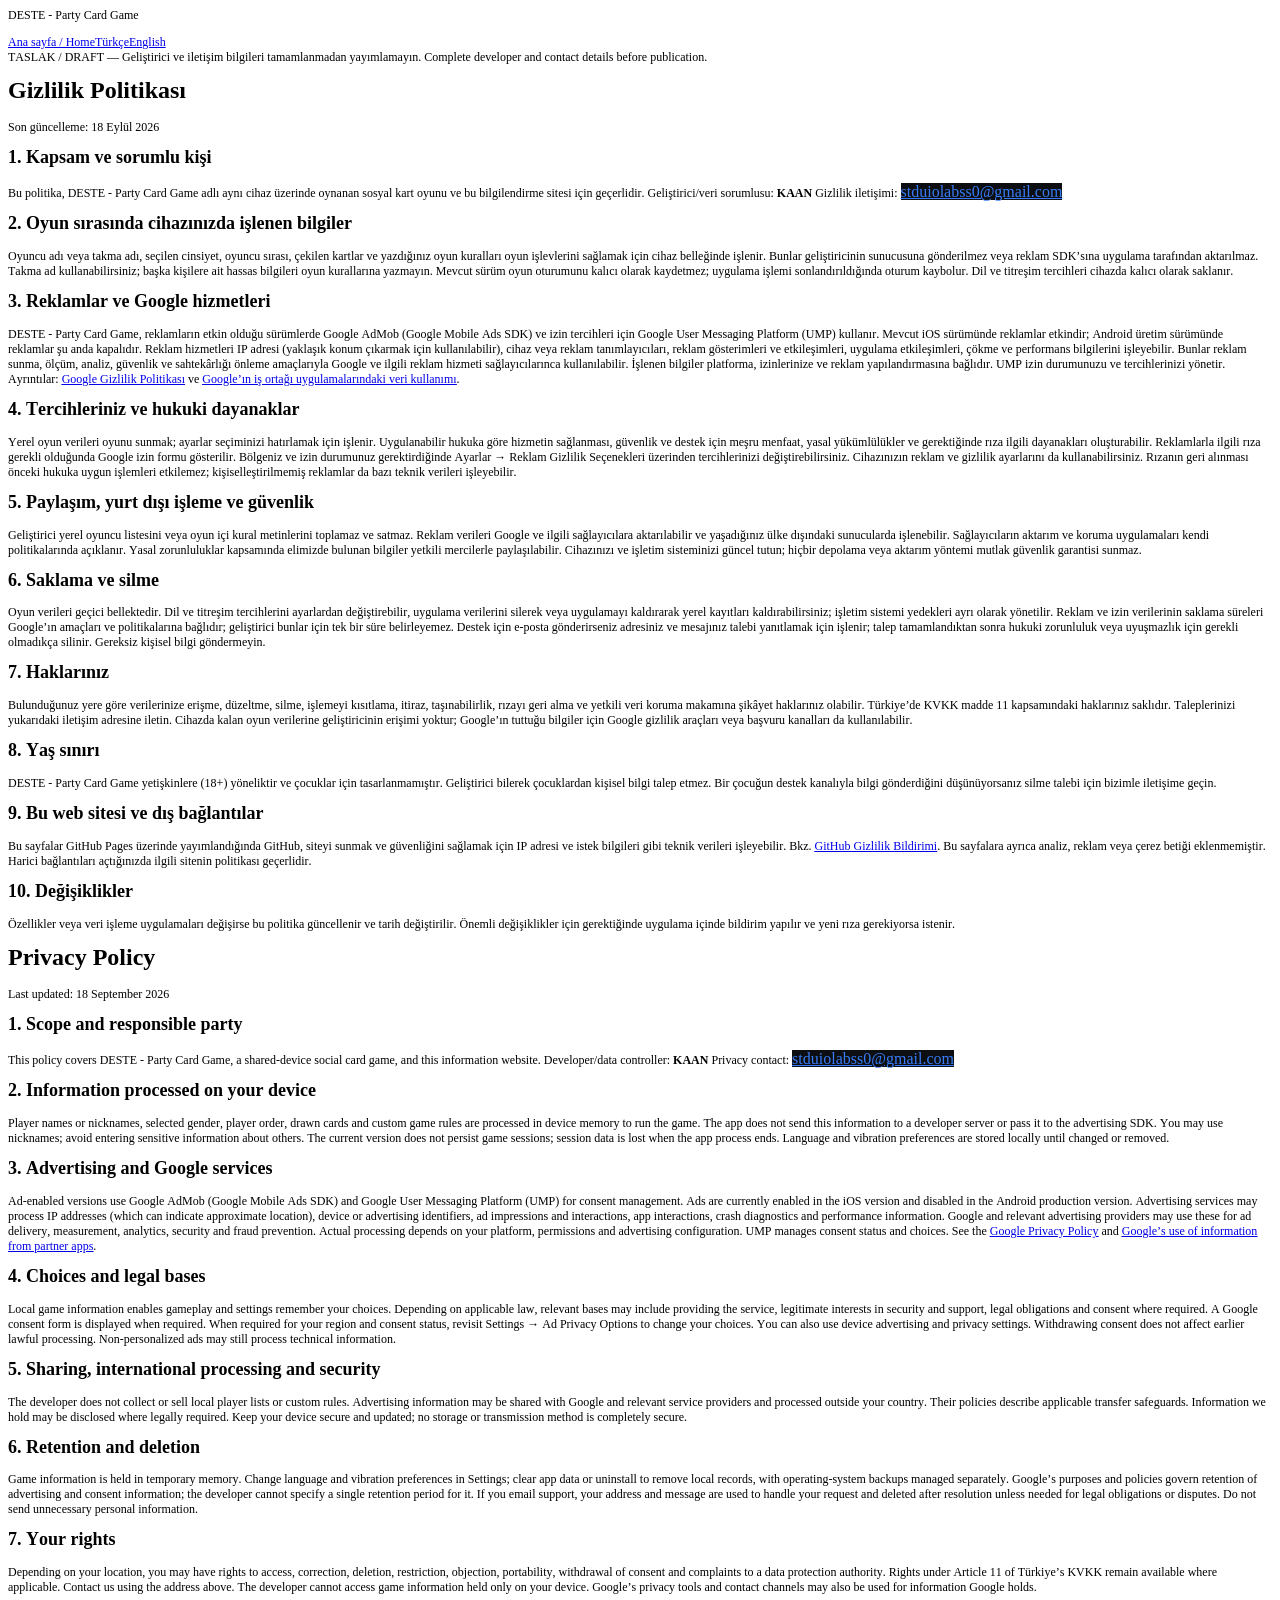
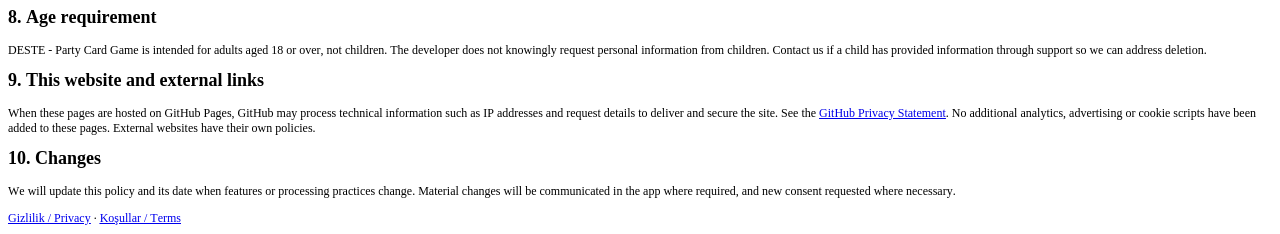
==== privacy.html @ 4ccb960b "Add files via upload" ====
<!DOCTYPE html PUBLIC "-//W3C//DTD HTML 4.01//EN" "http://www.w3.org/TR/html4/strict.dtd">
<html>
<head>
  <meta http-equiv="Content-Type" content="text/html; charset=utf-8">
  <meta http-equiv="Content-Style-Type" content="text/css">
  <title></title>
  <meta name="Generator" content="Cocoa HTML Writer">
  <meta name="CocoaVersion" content="2685.4">
  <style type="text/css">
    p.p1 {margin: 0.0px 0.0px 12.0px 0.0px; font: 12.0px Times; -webkit-text-stroke: #000000}
    p.p2 {margin: 0.0px 0.0px 0.0px 0.0px; font: 12.0px Times; color: #0000e9; -webkit-text-stroke: #0000e9}
    span.s1 {font-kerning: none}
    span.s2 {text-decoration: underline ; font-kerning: none}
    span.s3 {font: 16.0px 'Times New Roman'; text-decoration: underline ; font-kerning: none; color: #377cf6; background-color: #0c0e12; -webkit-text-stroke: 0px #377cf6}
    span.s4 {text-decoration: underline ; font-kerning: none; color: #0000e9; -webkit-text-stroke: 0px #0000e9}
    span.s5 {font: 12.0px 'Times New Roman'; font-kerning: none}
    span.s6 {font-kerning: none; color: #000000; -webkit-text-stroke: 0px #000000}
    span.s7 {text-decoration: underline ; font-kerning: none; -webkit-text-stroke: 0px #0000e9}
  </style>
</head>
<body>
<p class="p1"><span class="s1">DESTE - Party Card Game</span></p>
<p class="p2"><span class="s2"><a href="file:///Users/kaan/Documents/ChatGPT/Abdi%20parti%20oyunu/abdi-legal-pages/index.html">Ana sayfa / Home</a>TürkçeEnglish</span></p>
<p class="p1"><span class="s1">TASLAK / DRAFT — Geliştirici ve iletişim bilgileri tamamlanmadan yayımlamayın. Complete developer and contact details before publication.</span></p>
<h1 style="margin: 0.0px 0.0px 16.1px 0.0px; font: 24.0px Times; -webkit-text-stroke: #000000"><span class="s1"><b>Gizlilik Politikası</b></span></h1>
<p class="p1"><span class="s1">Son güncelleme: 18 Eylül 2026</span></p>
<h2 style="margin: 0.0px 0.0px 14.9px 0.0px; font: 18.0px Times; -webkit-text-stroke: #000000"><span class="s1"><b>1. Kapsam ve sorumlu kişi</b></span></h2>
<p class="p1"><span class="s1">Bu politika, DESTE - Party Card Game adlı aynı cihaz üzerinde oynanan sosyal kart oyunu ve bu bilgilendirme sitesi için geçerlidir. Geliştirici/veri sorumlusu: <b>KAAN </b>Gizlilik iletişimi: </span><span class="s3">stduiolabss0@gmail.com</span></p>
<h2 style="margin: 0.0px 0.0px 14.9px 0.0px; font: 18.0px Times; -webkit-text-stroke: #000000"><span class="s1"><b>2. Oyun sırasında cihazınızda işlenen bilgiler</b></span></h2>
<p class="p1"><span class="s1">Oyuncu adı veya takma adı, seçilen cinsiyet, oyuncu sırası, çekilen kartlar ve yazdığınız oyun kuralları oyun işlevlerini sağlamak için cihaz belleğinde işlenir. Bunlar geliştiricinin sunucusuna gönderilmez veya reklam SDK’sına uygulama tarafından aktarılmaz. Takma ad kullanabilirsiniz; başka kişilere ait hassas bilgileri oyun kurallarına yazmayın. Mevcut sürüm oyun oturumunu kalıcı olarak kaydetmez; uygulama işlemi sonlandırıldığında oturum kaybolur. Dil ve titreşim tercihleri cihazda kalıcı olarak saklanır.</span></p>
<h2 style="margin: 0.0px 0.0px 14.9px 0.0px; font: 18.0px Times; -webkit-text-stroke: #000000"><span class="s1"><b>3. Reklamlar ve Google hizmetleri</b></span></h2>
<p class="p1"><span class="s1">DESTE - Party Card Game, reklamların etkin olduğu sürümlerde Google AdMob (Google Mobile Ads SDK) ve izin tercihleri için Google User Messaging Platform (UMP) kullanır. Mevcut iOS sürümünde reklamlar etkindir; Android üretim sürümünde reklamlar şu anda kapalıdır. Reklam hizmetleri IP adresi (yaklaşık konum çıkarmak için kullanılabilir), cihaz veya reklam tanımlayıcıları, reklam gösterimleri ve etkileşimleri, uygulama etkileşimleri, çökme ve performans bilgilerini işleyebilir. Bunlar reklam sunma, ölçüm, analiz, güvenlik ve sahtekârlığı önleme amaçlarıyla Google ve ilgili reklam hizmeti sağlayıcılarınca kullanılabilir. İşlenen bilgiler platforma, izinlerinize ve reklam yapılandırmasına bağlıdır. UMP izin durumunuzu ve tercihlerinizi yönetir. Ayrıntılar: <a href="https://policies.google.com/privacy"><span class="s4">Google Gizlilik Politikası</span></a> ve <a href="https://policies.google.com/technologies/partner-sites"><span class="s4">Google’ın iş ortağı uygulamalarındaki veri kullanımı</span></a>.</span></p>
<h2 style="margin: 0.0px 0.0px 14.9px 0.0px; font: 18.0px Times; -webkit-text-stroke: #000000"><span class="s1"><b>4. Tercihleriniz ve hukuki dayanaklar</b></span></h2>
<p class="p1"><span class="s1">Yerel oyun verileri oyunu sunmak; ayarlar seçiminizi hatırlamak için işlenir. Uygulanabilir hukuka göre hizmetin sağlanması, güvenlik ve destek için meşru menfaat, yasal yükümlülükler ve gerektiğinde rıza ilgili dayanakları oluşturabilir. Reklamlarla ilgili rıza gerekli olduğunda Google izin formu gösterilir. Bölgeniz ve izin durumunuz gerektirdiğinde Ayarlar </span><span class="s5">→</span><span class="s1"> Reklam Gizlilik Seçenekleri üzerinden tercihlerinizi değiştirebilirsiniz. Cihazınızın reklam ve gizlilik ayarlarını da kullanabilirsiniz. Rızanın geri alınması önceki hukuka uygun işlemleri etkilemez; kişiselleştirilmemiş reklamlar da bazı teknik verileri işleyebilir.</span></p>
<h2 style="margin: 0.0px 0.0px 14.9px 0.0px; font: 18.0px Times; -webkit-text-stroke: #000000"><span class="s1"><b>5. Paylaşım, yurt dışı işleme ve güvenlik</b></span></h2>
<p class="p1"><span class="s1">Geliştirici yerel oyuncu listesini veya oyun içi kural metinlerini toplamaz ve satmaz. Reklam verileri Google ve ilgili sağlayıcılara aktarılabilir ve yaşadığınız ülke dışındaki sunucularda işlenebilir. Sağlayıcıların aktarım ve koruma uygulamaları kendi politikalarında açıklanır. Yasal zorunluluklar kapsamında elimizde bulunan bilgiler yetkili mercilerle paylaşılabilir. Cihazınızı ve işletim sisteminizi güncel tutun; hiçbir depolama veya aktarım yöntemi mutlak güvenlik garantisi sunmaz.</span></p>
<h2 style="margin: 0.0px 0.0px 14.9px 0.0px; font: 18.0px Times; -webkit-text-stroke: #000000"><span class="s1"><b>6. Saklama ve silme</b></span></h2>
<p class="p1"><span class="s1">Oyun verileri geçici bellektedir. Dil ve titreşim tercihlerini ayarlardan değiştirebilir, uygulama verilerini silerek veya uygulamayı kaldırarak yerel kayıtları kaldırabilirsiniz; işletim sistemi yedekleri ayrı olarak yönetilir. Reklam ve izin verilerinin saklama süreleri Google’ın amaçları ve politikalarına bağlıdır; geliştirici bunlar için tek bir süre belirleyemez. Destek için e-posta gönderirseniz adresiniz ve mesajınız talebi yanıtlamak için işlenir; talep tamamlandıktan sonra hukuki zorunluluk veya uyuşmazlık için gerekli olmadıkça silinir. Gereksiz kişisel bilgi göndermeyin.</span></p>
<h2 style="margin: 0.0px 0.0px 14.9px 0.0px; font: 18.0px Times; -webkit-text-stroke: #000000"><span class="s1"><b>7. Haklarınız</b></span></h2>
<p class="p1"><span class="s1">Bulunduğunuz yere göre verilerinize erişme, düzeltme, silme, işlemeyi kısıtlama, itiraz, taşınabilirlik, rızayı geri alma ve yetkili veri koruma makamına şikâyet haklarınız olabilir. Türkiye’de KVKK madde 11 kapsamındaki haklarınız saklıdır. Taleplerinizi yukarıdaki iletişim adresine iletin. Cihazda kalan oyun verilerine geliştiricinin erişimi yoktur; Google’ın tuttuğu bilgiler için Google gizlilik araçları veya başvuru kanalları da kullanılabilir.</span></p>
<h2 style="margin: 0.0px 0.0px 14.9px 0.0px; font: 18.0px Times; -webkit-text-stroke: #000000"><span class="s1"><b>8. Yaş sınırı</b></span></h2>
<p class="p1"><span class="s1">DESTE - Party Card Game yetişkinlere (18+) yöneliktir ve çocuklar için tasarlanmamıştır. Geliştirici bilerek çocuklardan kişisel bilgi talep etmez. Bir çocuğun destek kanalıyla bilgi gönderdiğini düşünüyorsanız silme talebi için bizimle iletişime geçin.</span></p>
<h2 style="margin: 0.0px 0.0px 14.9px 0.0px; font: 18.0px Times; -webkit-text-stroke: #000000"><span class="s1"><b>9. Bu web sitesi ve dış bağlantılar</b></span></h2>
<p class="p1"><span class="s1">Bu sayfalar GitHub Pages üzerinde yayımlandığında GitHub, siteyi sunmak ve güvenliğini sağlamak için IP adresi ve istek bilgileri gibi teknik verileri işleyebilir. Bkz. <a href="https://docs.github.com/en/site-policy/privacy-policies/github-general-privacy-statement"><span class="s4">GitHub Gizlilik Bildirimi</span></a>. Bu sayfalara ayrıca analiz, reklam veya çerez betiği eklenmemiştir. Harici bağlantıları açtığınızda ilgili sitenin politikası geçerlidir.</span></p>
<h2 style="margin: 0.0px 0.0px 14.9px 0.0px; font: 18.0px Times; -webkit-text-stroke: #000000"><span class="s1"><b>10. Değişiklikler</b></span></h2>
<p class="p1"><span class="s1">Özellikler veya veri işleme uygulamaları değişirse bu politika güncellenir ve tarih değiştirilir. Önemli değişiklikler için gerektiğinde uygulama içinde bildirim yapılır ve yeni rıza gerekiyorsa istenir.</span></p>
<h1 style="margin: 0.0px 0.0px 16.1px 0.0px; font: 24.0px Times; -webkit-text-stroke: #000000"><span class="s1"><b>Privacy Policy</b></span></h1>
<p class="p1"><span class="s1">Last updated: 18 September 2026</span></p>
<h2 style="margin: 0.0px 0.0px 14.9px 0.0px; font: 18.0px Times; -webkit-text-stroke: #000000"><span class="s1"><b>1. Scope and responsible party</b></span></h2>
<p class="p1"><span class="s1">This policy covers DESTE - Party Card Game, a shared-device social card game, and this information website. Developer/data controller: <b>KAAN </b>Privacy contact: </span><span class="s3">stduiolabss0@gmail.com</span></p>
<h2 style="margin: 0.0px 0.0px 14.9px 0.0px; font: 18.0px Times; -webkit-text-stroke: #000000"><span class="s1"><b>2. Information processed on your device</b></span></h2>
<p class="p1"><span class="s1">Player names or nicknames, selected gender, player order, drawn cards and custom game rules are processed in device memory to run the game. The app does not send this information to a developer server or pass it to the advertising SDK. You may use nicknames; avoid entering sensitive information about others. The current version does not persist game sessions; session data is lost when the app process ends. Language and vibration preferences are stored locally until changed or removed.</span></p>
<h2 style="margin: 0.0px 0.0px 14.9px 0.0px; font: 18.0px Times; -webkit-text-stroke: #000000"><span class="s1"><b>3. Advertising and Google services</b></span></h2>
<p class="p1"><span class="s1">Ad-enabled versions use Google AdMob (Google Mobile Ads SDK) and Google User Messaging Platform (UMP) for consent management. Ads are currently enabled in the iOS version and disabled in the Android production version. Advertising services may process IP addresses (which can indicate approximate location), device or advertising identifiers, ad impressions and interactions, app interactions, crash diagnostics and performance information. Google and relevant advertising providers may use these for ad delivery, measurement, analytics, security and fraud prevention. Actual processing depends on your platform, permissions and advertising configuration. UMP manages consent status and choices. See the <a href="https://policies.google.com/privacy"><span class="s4">Google Privacy Policy</span></a> and <a href="https://policies.google.com/technologies/partner-sites"><span class="s4">Google’s use of information from partner apps</span></a>.</span></p>
<h2 style="margin: 0.0px 0.0px 14.9px 0.0px; font: 18.0px Times; -webkit-text-stroke: #000000"><span class="s1"><b>4. Choices and legal bases</b></span></h2>
<p class="p1"><span class="s1">Local game information enables gameplay and settings remember your choices. Depending on applicable law, relevant bases may include providing the service, legitimate interests in security and support, legal obligations and consent where required. A Google consent form is displayed when required. When required for your region and consent status, revisit Settings </span><span class="s5">→</span><span class="s1"> Ad Privacy Options to change your choices. You can also use device advertising and privacy settings. Withdrawing consent does not affect earlier lawful processing. Non-personalized ads may still process technical information.</span></p>
<h2 style="margin: 0.0px 0.0px 14.9px 0.0px; font: 18.0px Times; -webkit-text-stroke: #000000"><span class="s1"><b>5. Sharing, international processing and security</b></span></h2>
<p class="p1"><span class="s1">The developer does not collect or sell local player lists or custom rules. Advertising information may be shared with Google and relevant service providers and processed outside your country. Their policies describe applicable transfer safeguards. Information we hold may be disclosed where legally required. Keep your device secure and updated; no storage or transmission method is completely secure.</span></p>
<h2 style="margin: 0.0px 0.0px 14.9px 0.0px; font: 18.0px Times; -webkit-text-stroke: #000000"><span class="s1"><b>6. Retention and deletion</b></span></h2>
<p class="p1"><span class="s1">Game information is held in temporary memory. Change language and vibration preferences in Settings; clear app data or uninstall to remove local records, with operating-system backups managed separately. Google’s purposes and policies govern retention of advertising and consent information; the developer cannot specify a single retention period for it. If you email support, your address and message are used to handle your request and deleted after resolution unless needed for legal obligations or disputes. Do not send unnecessary personal information.</span></p>
<h2 style="margin: 0.0px 0.0px 14.9px 0.0px; font: 18.0px Times; -webkit-text-stroke: #000000"><span class="s1"><b>7. Your rights</b></span></h2>
<p class="p1"><span class="s1">Depending on your location, you may have rights to access, correction, deletion, restriction, objection, portability, withdrawal of consent and complaints to a data protection authority. Rights under Article 11 of Türkiye’s KVKK remain available where applicable. Contact us using the address above. The developer cannot access game information held only on your device. Google’s privacy tools and contact channels may also be used for information Google holds.</span></p>
<h2 style="margin: 0.0px 0.0px 14.9px 0.0px; font: 18.0px Times; -webkit-text-stroke: #000000"><span class="s1"><b>8. Age requirement</b></span></h2>
<p class="p1"><span class="s1">DESTE - Party Card Game is intended for adults aged 18 or over, not children. The developer does not knowingly request personal information from children. Contact us if a child has provided information through support so we can address deletion.</span></p>
<h2 style="margin: 0.0px 0.0px 14.9px 0.0px; font: 18.0px Times; -webkit-text-stroke: #000000"><span class="s1"><b>9. This website and external links</b></span></h2>
<p class="p1"><span class="s1">When these pages are hosted on GitHub Pages, GitHub may process technical information such as IP addresses and request details to deliver and secure the site. See the <a href="https://docs.github.com/en/site-policy/privacy-policies/github-general-privacy-statement"><span class="s4">GitHub Privacy Statement</span></a>. No additional analytics, advertising or cookie scripts have been added to these pages. External websites have their own policies.</span></p>
<h2 style="margin: 0.0px 0.0px 14.9px 0.0px; font: 18.0px Times; -webkit-text-stroke: #000000"><span class="s1"><b>10. Changes</b></span></h2>
<p class="p1"><span class="s1">We will update this policy and its date when features or processing practices change. Material changes will be communicated in the app where required, and new consent requested where necessary.</span></p>
<p class="p2"><span class="s2"><a href="file:///Users/kaan/Documents/ChatGPT/Abdi%20parti%20oyunu/abdi-legal-pages/privacy.html">Gizlilik / Privacy</a></span><span class="s6"> · <a href="file:///Users/kaan/Documents/ChatGPT/Abdi%20parti%20oyunu/abdi-legal-pages/terms.html"><span class="s7">Koşullar / Terms</span></a></span></p>
</body>
</html>
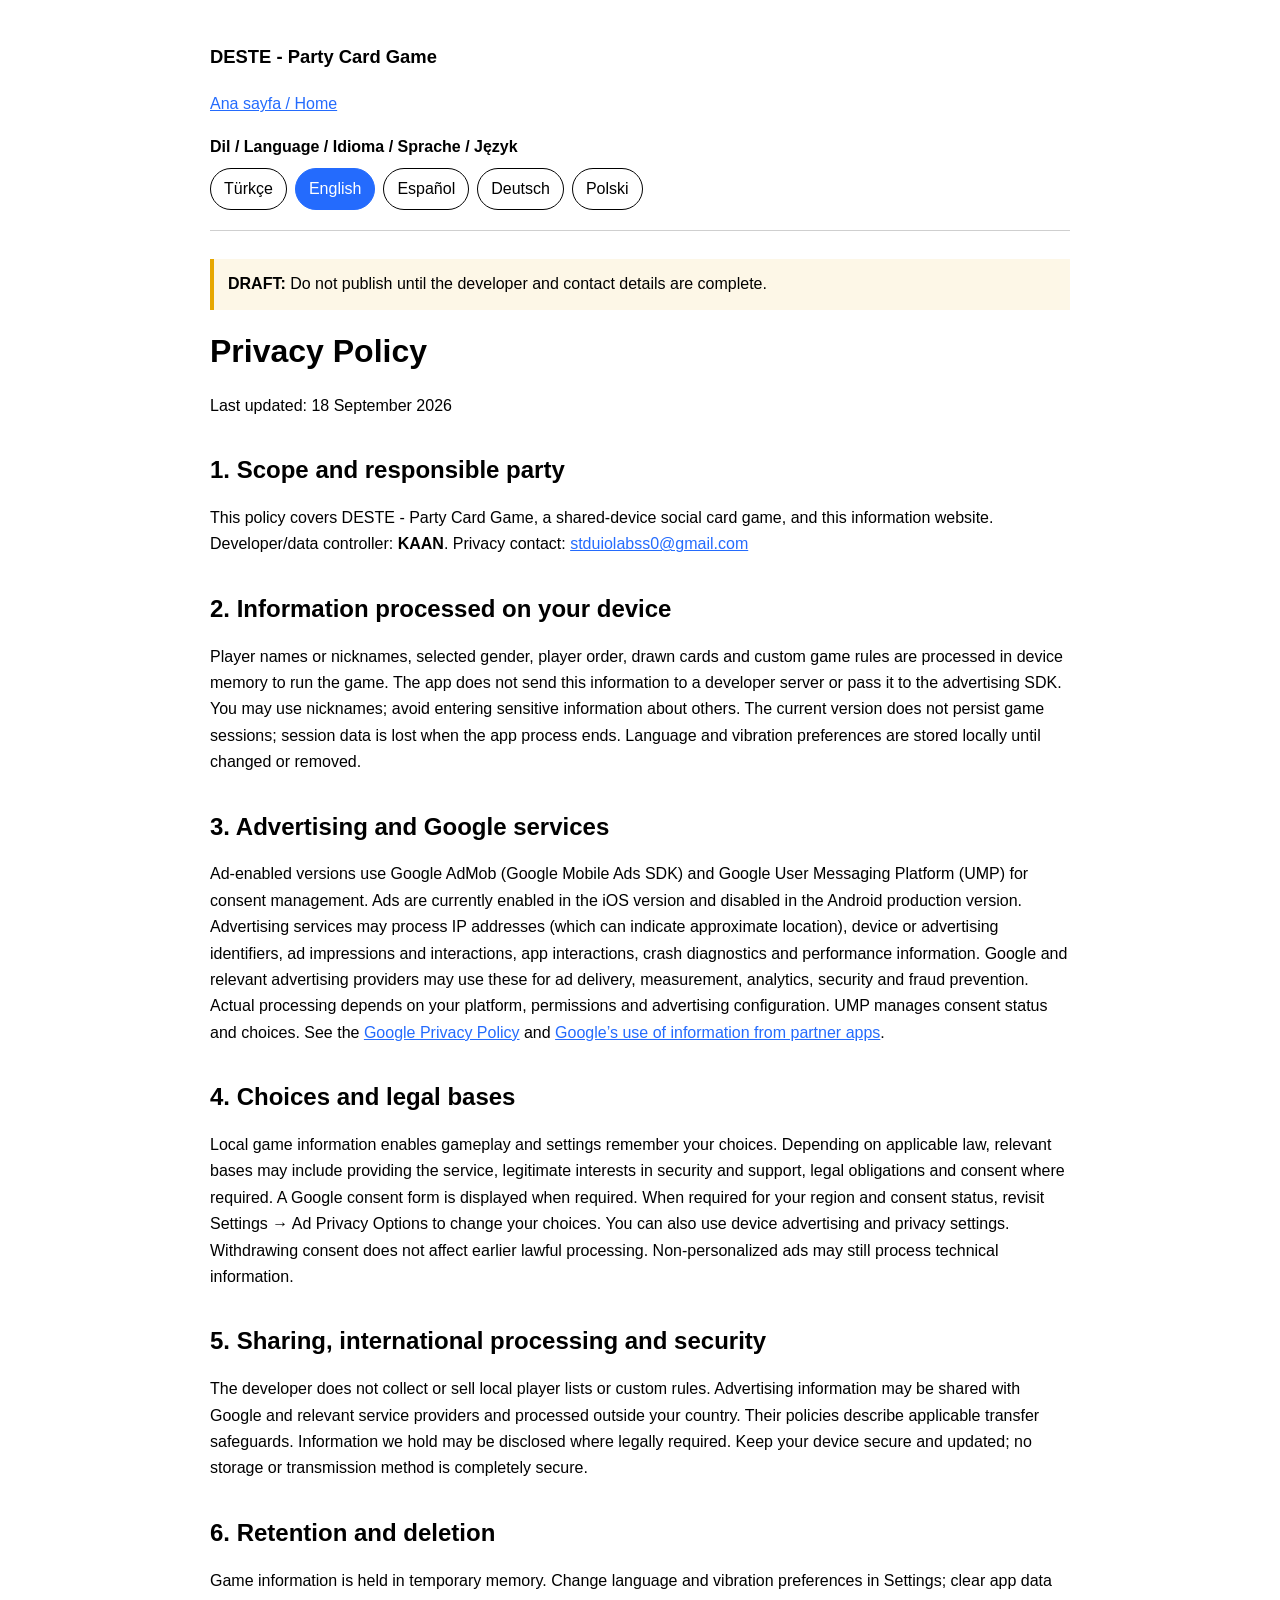
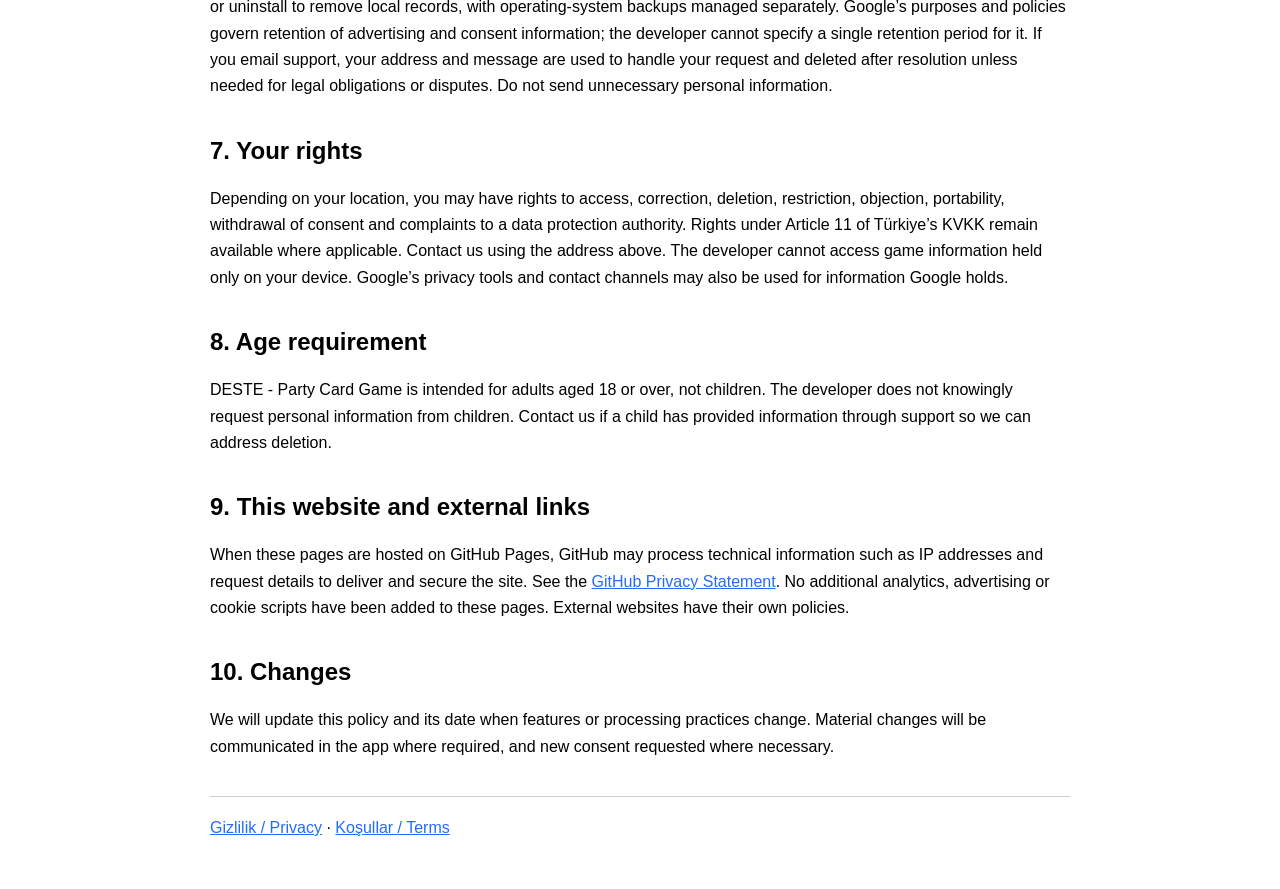
==== commit 177a766b: "Add files via upload" ====
--- a/privacy.html
+++ b/privacy.html
@@ -1,71 +1,149 @@
-<!DOCTYPE html PUBLIC "-//W3C//DTD HTML 4.01//EN" "http://www.w3.org/TR/html4/strict.dtd">
-<html>
+<!doctype html>
+<html lang="tr">
 <head>
-  <meta http-equiv="Content-Type" content="text/html; charset=utf-8">
-  <meta http-equiv="Content-Style-Type" content="text/css">
-  <title></title>
-  <meta name="Generator" content="Cocoa HTML Writer">
-  <meta name="CocoaVersion" content="2685.4">
-  <style type="text/css">
-    p.p1 {margin: 0.0px 0.0px 12.0px 0.0px; font: 12.0px Times; -webkit-text-stroke: #000000}
-    p.p2 {margin: 0.0px 0.0px 0.0px 0.0px; font: 12.0px Times; color: #0000e9; -webkit-text-stroke: #0000e9}
-    span.s1 {font-kerning: none}
-    span.s2 {text-decoration: underline ; font-kerning: none}
-    span.s3 {font: 16.0px 'Times New Roman'; text-decoration: underline ; font-kerning: none; color: #377cf6; background-color: #0c0e12; -webkit-text-stroke: 0px #377cf6}
-    span.s4 {text-decoration: underline ; font-kerning: none; color: #0000e9; -webkit-text-stroke: 0px #0000e9}
-    span.s5 {font: 12.0px 'Times New Roman'; font-kerning: none}
-    span.s6 {font-kerning: none; color: #000000; -webkit-text-stroke: 0px #000000}
-    span.s7 {text-decoration: underline ; font-kerning: none; -webkit-text-stroke: 0px #0000e9}
+  <meta charset="utf-8">
+  <meta name="viewport" content="width=device-width, initial-scale=1">
+  <title>Privacy Policy | DESTE - Party Card Game</title>
+  <style>
+    :root{color-scheme:light dark;font-family:-apple-system,BlinkMacSystemFont,"Segoe UI",sans-serif;line-height:1.65}
+    body{max-width:860px;margin:auto;padding:24px 20px 48px}
+    header{border-bottom:1px solid #8886;padding-bottom:20px;margin-bottom:28px}
+    footer{border-top:1px solid #8886;padding-top:18px;margin-top:36px}
+    h1,h2{line-height:1.25} h2{margin-top:1.5em}
+    .brand{font-size:1.15rem;font-weight:700}
+    .notice{padding:12px 14px;border-left:4px solid #e6a700;background:#e6a70018}
+    .label{display:block;margin-bottom:8px;font-weight:600}
+    .switcher{display:flex;flex-wrap:wrap;gap:8px}
+    button{border:1px solid currentColor;border-radius:999px;padding:7px 13px;background:transparent;color:inherit;cursor:pointer;font:inherit}
+    button[aria-pressed="true"]{background:#246bfd;border-color:#246bfd;color:#fff}
+    a{color:#246bfd}
   </style>
 </head>
 <body>
-<p class="p1"><span class="s1">DESTE - Party Card Game</span></p>
-<p class="p2"><span class="s2"><a href="file:///Users/kaan/Documents/ChatGPT/Abdi%20parti%20oyunu/abdi-legal-pages/index.html">Ana sayfa / Home</a>TürkçeEnglish</span></p>
-<p class="p1"><span class="s1">TASLAK / DRAFT — Geliştirici ve iletişim bilgileri tamamlanmadan yayımlamayın. Complete developer and contact details before publication.</span></p>
-<h1 style="margin: 0.0px 0.0px 16.1px 0.0px; font: 24.0px Times; -webkit-text-stroke: #000000"><span class="s1"><b>Gizlilik Politikası</b></span></h1>
-<p class="p1"><span class="s1">Son güncelleme: 18 Eylül 2026</span></p>
-<h2 style="margin: 0.0px 0.0px 14.9px 0.0px; font: 18.0px Times; -webkit-text-stroke: #000000"><span class="s1"><b>1. Kapsam ve sorumlu kişi</b></span></h2>
-<p class="p1"><span class="s1">Bu politika, DESTE - Party Card Game adlı aynı cihaz üzerinde oynanan sosyal kart oyunu ve bu bilgilendirme sitesi için geçerlidir. Geliştirici/veri sorumlusu: <b>KAAN </b>Gizlilik iletişimi: </span><span class="s3">stduiolabss0@gmail.com</span></p>
-<h2 style="margin: 0.0px 0.0px 14.9px 0.0px; font: 18.0px Times; -webkit-text-stroke: #000000"><span class="s1"><b>2. Oyun sırasında cihazınızda işlenen bilgiler</b></span></h2>
-<p class="p1"><span class="s1">Oyuncu adı veya takma adı, seçilen cinsiyet, oyuncu sırası, çekilen kartlar ve yazdığınız oyun kuralları oyun işlevlerini sağlamak için cihaz belleğinde işlenir. Bunlar geliştiricinin sunucusuna gönderilmez veya reklam SDK’sına uygulama tarafından aktarılmaz. Takma ad kullanabilirsiniz; başka kişilere ait hassas bilgileri oyun kurallarına yazmayın. Mevcut sürüm oyun oturumunu kalıcı olarak kaydetmez; uygulama işlemi sonlandırıldığında oturum kaybolur. Dil ve titreşim tercihleri cihazda kalıcı olarak saklanır.</span></p>
-<h2 style="margin: 0.0px 0.0px 14.9px 0.0px; font: 18.0px Times; -webkit-text-stroke: #000000"><span class="s1"><b>3. Reklamlar ve Google hizmetleri</b></span></h2>
-<p class="p1"><span class="s1">DESTE - Party Card Game, reklamların etkin olduğu sürümlerde Google AdMob (Google Mobile Ads SDK) ve izin tercihleri için Google User Messaging Platform (UMP) kullanır. Mevcut iOS sürümünde reklamlar etkindir; Android üretim sürümünde reklamlar şu anda kapalıdır. Reklam hizmetleri IP adresi (yaklaşık konum çıkarmak için kullanılabilir), cihaz veya reklam tanımlayıcıları, reklam gösterimleri ve etkileşimleri, uygulama etkileşimleri, çökme ve performans bilgilerini işleyebilir. Bunlar reklam sunma, ölçüm, analiz, güvenlik ve sahtekârlığı önleme amaçlarıyla Google ve ilgili reklam hizmeti sağlayıcılarınca kullanılabilir. İşlenen bilgiler platforma, izinlerinize ve reklam yapılandırmasına bağlıdır. UMP izin durumunuzu ve tercihlerinizi yönetir. Ayrıntılar: <a href="https://policies.google.com/privacy"><span class="s4">Google Gizlilik Politikası</span></a> ve <a href="https://policies.google.com/technologies/partner-sites"><span class="s4">Google’ın iş ortağı uygulamalarındaki veri kullanımı</span></a>.</span></p>
-<h2 style="margin: 0.0px 0.0px 14.9px 0.0px; font: 18.0px Times; -webkit-text-stroke: #000000"><span class="s1"><b>4. Tercihleriniz ve hukuki dayanaklar</b></span></h2>
-<p class="p1"><span class="s1">Yerel oyun verileri oyunu sunmak; ayarlar seçiminizi hatırlamak için işlenir. Uygulanabilir hukuka göre hizmetin sağlanması, güvenlik ve destek için meşru menfaat, yasal yükümlülükler ve gerektiğinde rıza ilgili dayanakları oluşturabilir. Reklamlarla ilgili rıza gerekli olduğunda Google izin formu gösterilir. Bölgeniz ve izin durumunuz gerektirdiğinde Ayarlar </span><span class="s5">→</span><span class="s1"> Reklam Gizlilik Seçenekleri üzerinden tercihlerinizi değiştirebilirsiniz. Cihazınızın reklam ve gizlilik ayarlarını da kullanabilirsiniz. Rızanın geri alınması önceki hukuka uygun işlemleri etkilemez; kişiselleştirilmemiş reklamlar da bazı teknik verileri işleyebilir.</span></p>
-<h2 style="margin: 0.0px 0.0px 14.9px 0.0px; font: 18.0px Times; -webkit-text-stroke: #000000"><span class="s1"><b>5. Paylaşım, yurt dışı işleme ve güvenlik</b></span></h2>
-<p class="p1"><span class="s1">Geliştirici yerel oyuncu listesini veya oyun içi kural metinlerini toplamaz ve satmaz. Reklam verileri Google ve ilgili sağlayıcılara aktarılabilir ve yaşadığınız ülke dışındaki sunucularda işlenebilir. Sağlayıcıların aktarım ve koruma uygulamaları kendi politikalarında açıklanır. Yasal zorunluluklar kapsamında elimizde bulunan bilgiler yetkili mercilerle paylaşılabilir. Cihazınızı ve işletim sisteminizi güncel tutun; hiçbir depolama veya aktarım yöntemi mutlak güvenlik garantisi sunmaz.</span></p>
-<h2 style="margin: 0.0px 0.0px 14.9px 0.0px; font: 18.0px Times; -webkit-text-stroke: #000000"><span class="s1"><b>6. Saklama ve silme</b></span></h2>
-<p class="p1"><span class="s1">Oyun verileri geçici bellektedir. Dil ve titreşim tercihlerini ayarlardan değiştirebilir, uygulama verilerini silerek veya uygulamayı kaldırarak yerel kayıtları kaldırabilirsiniz; işletim sistemi yedekleri ayrı olarak yönetilir. Reklam ve izin verilerinin saklama süreleri Google’ın amaçları ve politikalarına bağlıdır; geliştirici bunlar için tek bir süre belirleyemez. Destek için e-posta gönderirseniz adresiniz ve mesajınız talebi yanıtlamak için işlenir; talep tamamlandıktan sonra hukuki zorunluluk veya uyuşmazlık için gerekli olmadıkça silinir. Gereksiz kişisel bilgi göndermeyin.</span></p>
-<h2 style="margin: 0.0px 0.0px 14.9px 0.0px; font: 18.0px Times; -webkit-text-stroke: #000000"><span class="s1"><b>7. Haklarınız</b></span></h2>
-<p class="p1"><span class="s1">Bulunduğunuz yere göre verilerinize erişme, düzeltme, silme, işlemeyi kısıtlama, itiraz, taşınabilirlik, rızayı geri alma ve yetkili veri koruma makamına şikâyet haklarınız olabilir. Türkiye’de KVKK madde 11 kapsamındaki haklarınız saklıdır. Taleplerinizi yukarıdaki iletişim adresine iletin. Cihazda kalan oyun verilerine geliştiricinin erişimi yoktur; Google’ın tuttuğu bilgiler için Google gizlilik araçları veya başvuru kanalları da kullanılabilir.</span></p>
-<h2 style="margin: 0.0px 0.0px 14.9px 0.0px; font: 18.0px Times; -webkit-text-stroke: #000000"><span class="s1"><b>8. Yaş sınırı</b></span></h2>
-<p class="p1"><span class="s1">DESTE - Party Card Game yetişkinlere (18+) yöneliktir ve çocuklar için tasarlanmamıştır. Geliştirici bilerek çocuklardan kişisel bilgi talep etmez. Bir çocuğun destek kanalıyla bilgi gönderdiğini düşünüyorsanız silme talebi için bizimle iletişime geçin.</span></p>
-<h2 style="margin: 0.0px 0.0px 14.9px 0.0px; font: 18.0px Times; -webkit-text-stroke: #000000"><span class="s1"><b>9. Bu web sitesi ve dış bağlantılar</b></span></h2>
-<p class="p1"><span class="s1">Bu sayfalar GitHub Pages üzerinde yayımlandığında GitHub, siteyi sunmak ve güvenliğini sağlamak için IP adresi ve istek bilgileri gibi teknik verileri işleyebilir. Bkz. <a href="https://docs.github.com/en/site-policy/privacy-policies/github-general-privacy-statement"><span class="s4">GitHub Gizlilik Bildirimi</span></a>. Bu sayfalara ayrıca analiz, reklam veya çerez betiği eklenmemiştir. Harici bağlantıları açtığınızda ilgili sitenin politikası geçerlidir.</span></p>
-<h2 style="margin: 0.0px 0.0px 14.9px 0.0px; font: 18.0px Times; -webkit-text-stroke: #000000"><span class="s1"><b>10. Değişiklikler</b></span></h2>
-<p class="p1"><span class="s1">Özellikler veya veri işleme uygulamaları değişirse bu politika güncellenir ve tarih değiştirilir. Önemli değişiklikler için gerektiğinde uygulama içinde bildirim yapılır ve yeni rıza gerekiyorsa istenir.</span></p>
-<h1 style="margin: 0.0px 0.0px 16.1px 0.0px; font: 24.0px Times; -webkit-text-stroke: #000000"><span class="s1"><b>Privacy Policy</b></span></h1>
-<p class="p1"><span class="s1">Last updated: 18 September 2026</span></p>
-<h2 style="margin: 0.0px 0.0px 14.9px 0.0px; font: 18.0px Times; -webkit-text-stroke: #000000"><span class="s1"><b>1. Scope and responsible party</b></span></h2>
-<p class="p1"><span class="s1">This policy covers DESTE - Party Card Game, a shared-device social card game, and this information website. Developer/data controller: <b>KAAN </b>Privacy contact: </span><span class="s3">stduiolabss0@gmail.com</span></p>
-<h2 style="margin: 0.0px 0.0px 14.9px 0.0px; font: 18.0px Times; -webkit-text-stroke: #000000"><span class="s1"><b>2. Information processed on your device</b></span></h2>
-<p class="p1"><span class="s1">Player names or nicknames, selected gender, player order, drawn cards and custom game rules are processed in device memory to run the game. The app does not send this information to a developer server or pass it to the advertising SDK. You may use nicknames; avoid entering sensitive information about others. The current version does not persist game sessions; session data is lost when the app process ends. Language and vibration preferences are stored locally until changed or removed.</span></p>
-<h2 style="margin: 0.0px 0.0px 14.9px 0.0px; font: 18.0px Times; -webkit-text-stroke: #000000"><span class="s1"><b>3. Advertising and Google services</b></span></h2>
-<p class="p1"><span class="s1">Ad-enabled versions use Google AdMob (Google Mobile Ads SDK) and Google User Messaging Platform (UMP) for consent management. Ads are currently enabled in the iOS version and disabled in the Android production version. Advertising services may process IP addresses (which can indicate approximate location), device or advertising identifiers, ad impressions and interactions, app interactions, crash diagnostics and performance information. Google and relevant advertising providers may use these for ad delivery, measurement, analytics, security and fraud prevention. Actual processing depends on your platform, permissions and advertising configuration. UMP manages consent status and choices. See the <a href="https://policies.google.com/privacy"><span class="s4">Google Privacy Policy</span></a> and <a href="https://policies.google.com/technologies/partner-sites"><span class="s4">Google’s use of information from partner apps</span></a>.</span></p>
-<h2 style="margin: 0.0px 0.0px 14.9px 0.0px; font: 18.0px Times; -webkit-text-stroke: #000000"><span class="s1"><b>4. Choices and legal bases</b></span></h2>
-<p class="p1"><span class="s1">Local game information enables gameplay and settings remember your choices. Depending on applicable law, relevant bases may include providing the service, legitimate interests in security and support, legal obligations and consent where required. A Google consent form is displayed when required. When required for your region and consent status, revisit Settings </span><span class="s5">→</span><span class="s1"> Ad Privacy Options to change your choices. You can also use device advertising and privacy settings. Withdrawing consent does not affect earlier lawful processing. Non-personalized ads may still process technical information.</span></p>
-<h2 style="margin: 0.0px 0.0px 14.9px 0.0px; font: 18.0px Times; -webkit-text-stroke: #000000"><span class="s1"><b>5. Sharing, international processing and security</b></span></h2>
-<p class="p1"><span class="s1">The developer does not collect or sell local player lists or custom rules. Advertising information may be shared with Google and relevant service providers and processed outside your country. Their policies describe applicable transfer safeguards. Information we hold may be disclosed where legally required. Keep your device secure and updated; no storage or transmission method is completely secure.</span></p>
-<h2 style="margin: 0.0px 0.0px 14.9px 0.0px; font: 18.0px Times; -webkit-text-stroke: #000000"><span class="s1"><b>6. Retention and deletion</b></span></h2>
-<p class="p1"><span class="s1">Game information is held in temporary memory. Change language and vibration preferences in Settings; clear app data or uninstall to remove local records, with operating-system backups managed separately. Google’s purposes and policies govern retention of advertising and consent information; the developer cannot specify a single retention period for it. If you email support, your address and message are used to handle your request and deleted after resolution unless needed for legal obligations or disputes. Do not send unnecessary personal information.</span></p>
-<h2 style="margin: 0.0px 0.0px 14.9px 0.0px; font: 18.0px Times; -webkit-text-stroke: #000000"><span class="s1"><b>7. Your rights</b></span></h2>
-<p class="p1"><span class="s1">Depending on your location, you may have rights to access, correction, deletion, restriction, objection, portability, withdrawal of consent and complaints to a data protection authority. Rights under Article 11 of Türkiye’s KVKK remain available where applicable. Contact us using the address above. The developer cannot access game information held only on your device. Google’s privacy tools and contact channels may also be used for information Google holds.</span></p>
-<h2 style="margin: 0.0px 0.0px 14.9px 0.0px; font: 18.0px Times; -webkit-text-stroke: #000000"><span class="s1"><b>8. Age requirement</b></span></h2>
-<p class="p1"><span class="s1">DESTE - Party Card Game is intended for adults aged 18 or over, not children. The developer does not knowingly request personal information from children. Contact us if a child has provided information through support so we can address deletion.</span></p>
-<h2 style="margin: 0.0px 0.0px 14.9px 0.0px; font: 18.0px Times; -webkit-text-stroke: #000000"><span class="s1"><b>9. This website and external links</b></span></h2>
-<p class="p1"><span class="s1">When these pages are hosted on GitHub Pages, GitHub may process technical information such as IP addresses and request details to deliver and secure the site. See the <a href="https://docs.github.com/en/site-policy/privacy-policies/github-general-privacy-statement"><span class="s4">GitHub Privacy Statement</span></a>. No additional analytics, advertising or cookie scripts have been added to these pages. External websites have their own policies.</span></p>
-<h2 style="margin: 0.0px 0.0px 14.9px 0.0px; font: 18.0px Times; -webkit-text-stroke: #000000"><span class="s1"><b>10. Changes</b></span></h2>
-<p class="p1"><span class="s1">We will update this policy and its date when features or processing practices change. Material changes will be communicated in the app where required, and new consent requested where necessary.</span></p>
-<p class="p2"><span class="s2"><a href="file:///Users/kaan/Documents/ChatGPT/Abdi%20parti%20oyunu/abdi-legal-pages/privacy.html">Gizlilik / Privacy</a></span><span class="s6"> · <a href="file:///Users/kaan/Documents/ChatGPT/Abdi%20parti%20oyunu/abdi-legal-pages/terms.html"><span class="s7">Koşullar / Terms</span></a></span></p>
+  <header>
+    <p class="brand">DESTE - Party Card Game</p>
+    <p><a href="index.html">Ana sayfa / Home</a></p>
+    <nav aria-label="Language selection">
+      <span class="label">Dil / Language / Idioma / Sprache / Język</span>
+      <div class="switcher">
+        <button type="button" data-lang="tr">Türkçe</button>
+        <button type="button" data-lang="en">English</button>
+        <button type="button" data-lang="es">Español</button>
+        <button type="button" data-lang="de">Deutsch</button>
+        <button type="button" data-lang="pl">Polski</button>
+      </div>
+    </nav>
+  </header>
+  <main id="content"></main>
+  <footer><a href="privacy.html">Gizlilik / Privacy</a> · <a href="terms.html">Koşullar / Terms</a></footer>
+  <script>
+    const policies = {
+      tr: {
+        heading: "Gizlilik Politikası",
+        updated: "Son güncelleme: 18 Eylül 2026",
+        notice: "<strong>TASLAK:</strong> Geliştirici ve iletişim bilgileri tamamlanmadan yayımlamayın.",
+        sections: [
+          ["1. Kapsam ve sorumlu kişi", `Bu politika, DESTE - Party Card Game adlı aynı cihaz üzerinde oynanan sosyal kart oyunu ve bu bilgilendirme sitesi için geçerlidir. Geliştirici/veri sorumlusu: <strong>KAAN</strong>. Gizlilik iletişimi: <a href="mailto:stduiolabss0@gmail.com">stduiolabss0@gmail.com</a>`],
+          ["2. Oyun sırasında cihazınızda işlenen bilgiler", "Oyuncu adı veya takma adı, seçilen cinsiyet, oyuncu sırası, çekilen kartlar ve yazdığınız oyun kuralları oyun işlevlerini sağlamak için cihaz belleğinde işlenir. Bunlar geliştiricinin sunucusuna gönderilmez veya reklam SDK’sına uygulama tarafından aktarılmaz. Takma ad kullanabilirsiniz; başka kişilere ait hassas bilgileri oyun kurallarına yazmayın. Mevcut sürüm oyun oturumunu kalıcı olarak kaydetmez; uygulama işlemi sonlandırıldığında oturum kaybolur. Dil ve titreşim tercihleri cihazda kalıcı olarak saklanır."],
+          ["3. Reklamlar ve Google hizmetleri", `DESTE - Party Card Game, reklamların etkin olduğu sürümlerde Google AdMob (Google Mobile Ads SDK) ve izin tercihleri için Google User Messaging Platform (UMP) kullanır. Mevcut iOS sürümünde reklamlar etkindir; Android üretim sürümünde reklamlar şu anda kapalıdır. Reklam hizmetleri IP adresi (yaklaşık konum çıkarmak için kullanılabilir), cihaz veya reklam tanımlayıcıları, reklam gösterimleri ve etkileşimleri, uygulama etkileşimleri, çökme ve performans bilgilerini işleyebilir. Bunlar reklam sunma, ölçüm, analiz, güvenlik ve sahtekârlığı önleme amaçlarıyla Google ve ilgili reklam hizmeti sağlayıcılarınca kullanılabilir. İşlenen bilgiler platforma, izinlerinize ve reklam yapılandırmasına bağlıdır. UMP izin durumunuzu ve tercihlerinizi yönetir. Ayrıntılar: <a href="https://policies.google.com/privacy">Google Gizlilik Politikası</a> ve <a href="https://policies.google.com/technologies/partner-sites">Google’ın iş ortağı uygulamalarındaki veri kullanımı</a>.`],
+          ["4. Tercihleriniz ve hukuki dayanaklar", "Yerel oyun verileri oyunu sunmak; ayarlar seçiminizi hatırlamak için işlenir. Uygulanabilir hukuka göre hizmetin sağlanması, güvenlik ve destek için meşru menfaat, yasal yükümlülükler ve gerektiğinde rıza ilgili dayanakları oluşturabilir. Reklamlarla ilgili rıza gerekli olduğunda Google izin formu gösterilir. Bölgeniz ve izin durumunuz gerektirdiğinde Ayarlar → Reklam Gizlilik Seçenekleri üzerinden tercihlerinizi değiştirebilirsiniz. Cihazınızın reklam ve gizlilik ayarlarını da kullanabilirsiniz. Rızanın geri alınması önceki hukuka uygun işlemleri etkilemez; kişiselleştirilmemiş reklamlar da bazı teknik verileri işleyebilir."],
+          ["5. Paylaşım, yurt dışı işleme ve güvenlik", "Geliştirici yerel oyuncu listesini veya oyun içi kural metinlerini toplamaz ve satmaz. Reklam verileri Google ve ilgili sağlayıcılara aktarılabilir ve yaşadığınız ülke dışındaki sunucularda işlenebilir. Sağlayıcıların aktarım ve koruma uygulamaları kendi politikalarında açıklanır. Yasal zorunluluklar kapsamında elimizde bulunan bilgiler yetkili mercilerle paylaşılabilir. Cihazınızı ve işletim sisteminizi güncel tutun; hiçbir depolama veya aktarım yöntemi mutlak güvenlik garantisi sunmaz."],
+          ["6. Saklama ve silme", "Oyun verileri geçici bellektedir. Dil ve titreşim tercihlerini ayarlardan değiştirebilir, uygulama verilerini silerek veya uygulamayı kaldırarak yerel kayıtları kaldırabilirsiniz; işletim sistemi yedekleri ayrı olarak yönetilir. Reklam ve izin verilerinin saklama süreleri Google’ın amaçları ve politikalarına bağlıdır; geliştirici bunlar için tek bir süre belirleyemez. Destek için e-posta gönderirseniz adresiniz ve mesajınız talebi yanıtlamak için işlenir; talep tamamlandıktan sonra hukuki zorunluluk veya uyuşmazlık için gerekli olmadıkça silinir. Gereksiz kişisel bilgi göndermeyin."],
+          ["7. Haklarınız", "Bulunduğunuz yere göre verilerinize erişme, düzeltme, silme, işlemeyi kısıtlama, itiraz, taşınabilirlik, rızayı geri alma ve yetkili veri koruma makamına şikâyet haklarınız olabilir. Türkiye’de KVKK madde 11 kapsamındaki haklarınız saklıdır. Taleplerinizi yukarıdaki iletişim adresine iletin. Cihazda kalan oyun verilerine geliştiricinin erişimi yoktur; Google’ın tuttuğu bilgiler için Google gizlilik araçları veya başvuru kanalları da kullanılabilir."],
+          ["8. Yaş sınırı", "DESTE - Party Card Game yetişkinlere (18+) yöneliktir ve çocuklar için tasarlanmamıştır. Geliştirici bilerek çocuklardan kişisel bilgi talep etmez. Bir çocuğun destek kanalıyla bilgi gönderdiğini düşünüyorsanız silme talebi için bizimle iletişime geçin."],
+          ["9. Bu web sitesi ve dış bağlantılar", `Bu sayfalar GitHub Pages üzerinde yayımlandığında GitHub, siteyi sunmak ve güvenliğini sağlamak için IP adresi ve istek bilgileri gibi teknik verileri işleyebilir. Bkz. <a href="https://docs.github.com/en/site-policy/privacy-policies/github-general-privacy-statement">GitHub Gizlilik Bildirimi</a>. Bu sayfalara ayrıca analiz, reklam veya çerez betiği eklenmemiştir. Harici bağlantıları açtığınızda ilgili sitenin politikası geçerlidir.`],
+          ["10. Değişiklikler", "Özellikler veya veri işleme uygulamaları değişirse bu politika güncellenir ve tarih değiştirilir. Önemli değişiklikler için gerektiğinde uygulama içinde bildirim yapılır ve yeni rıza gerekiyorsa istenir."]
+        ]
+      },
+      en: {
+        heading: "Privacy Policy",
+        updated: "Last updated: 18 September 2026",
+        notice: "<strong>DRAFT:</strong> Do not publish until the developer and contact details are complete.",
+        sections: [
+          ["1. Scope and responsible party", `This policy covers DESTE - Party Card Game, a shared-device social card game, and this information website. Developer/data controller: <strong>KAAN</strong>. Privacy contact: <a href="mailto:stduiolabss0@gmail.com">stduiolabss0@gmail.com</a>`],
+          ["2. Information processed on your device", "Player names or nicknames, selected gender, player order, drawn cards and custom game rules are processed in device memory to run the game. The app does not send this information to a developer server or pass it to the advertising SDK. You may use nicknames; avoid entering sensitive information about others. The current version does not persist game sessions; session data is lost when the app process ends. Language and vibration preferences are stored locally until changed or removed."],
+          ["3. Advertising and Google services", `Ad-enabled versions use Google AdMob (Google Mobile Ads SDK) and Google User Messaging Platform (UMP) for consent management. Ads are currently enabled in the iOS version and disabled in the Android production version. Advertising services may process IP addresses (which can indicate approximate location), device or advertising identifiers, ad impressions and interactions, app interactions, crash diagnostics and performance information. Google and relevant advertising providers may use these for ad delivery, measurement, analytics, security and fraud prevention. Actual processing depends on your platform, permissions and advertising configuration. UMP manages consent status and choices. See the <a href="https://policies.google.com/privacy">Google Privacy Policy</a> and <a href="https://policies.google.com/technologies/partner-sites">Google’s use of information from partner apps</a>.`],
+          ["4. Choices and legal bases", "Local game information enables gameplay and settings remember your choices. Depending on applicable law, relevant bases may include providing the service, legitimate interests in security and support, legal obligations and consent where required. A Google consent form is displayed when required. When required for your region and consent status, revisit Settings → Ad Privacy Options to change your choices. You can also use device advertising and privacy settings. Withdrawing consent does not affect earlier lawful processing. Non-personalized ads may still process technical information."],
+          ["5. Sharing, international processing and security", "The developer does not collect or sell local player lists or custom rules. Advertising information may be shared with Google and relevant service providers and processed outside your country. Their policies describe applicable transfer safeguards. Information we hold may be disclosed where legally required. Keep your device secure and updated; no storage or transmission method is completely secure."],
+          ["6. Retention and deletion", "Game information is held in temporary memory. Change language and vibration preferences in Settings; clear app data or uninstall to remove local records, with operating-system backups managed separately. Google’s purposes and policies govern retention of advertising and consent information; the developer cannot specify a single retention period for it. If you email support, your address and message are used to handle your request and deleted after resolution unless needed for legal obligations or disputes. Do not send unnecessary personal information."],
+          ["7. Your rights", "Depending on your location, you may have rights to access, correction, deletion, restriction, objection, portability, withdrawal of consent and complaints to a data protection authority. Rights under Article 11 of Türkiye’s KVKK remain available where applicable. Contact us using the address above. The developer cannot access game information held only on your device. Google’s privacy tools and contact channels may also be used for information Google holds."],
+          ["8. Age requirement", "DESTE - Party Card Game is intended for adults aged 18 or over, not children. The developer does not knowingly request personal information from children. Contact us if a child has provided information through support so we can address deletion."],
+          ["9. This website and external links", `When these pages are hosted on GitHub Pages, GitHub may process technical information such as IP addresses and request details to deliver and secure the site. See the <a href="https://docs.github.com/en/site-policy/privacy-policies/github-general-privacy-statement">GitHub Privacy Statement</a>. No additional analytics, advertising or cookie scripts have been added to these pages. External websites have their own policies.`],
+          ["10. Changes", "We will update this policy and its date when features or processing practices change. Material changes will be communicated in the app where required, and new consent requested where necessary."]
+        ]
+      },
+      es: {
+        heading: "Política de privacidad",
+        updated: "Última actualización: 18 de septiembre de 2026",
+        notice: "<strong>BORRADOR:</strong> No publique esta política hasta completar los datos del desarrollador y de contacto.",
+        sections: [
+          ["1. Ámbito de aplicación y responsable", `Esta política se aplica a DESTE - Party Card Game, un juego social de cartas para jugar en un dispositivo compartido, y a este sitio web informativo. Desarrollador/responsable del tratamiento: <strong>KAAN</strong>. Contacto de privacidad: <a href="mailto:stduiolabss0@gmail.com">stduiolabss0@gmail.com</a>`],
+          ["2. Información tratada en su dispositivo", "Los nombres o apodos de los jugadores, el género seleccionado, el orden de los jugadores, las cartas extraídas y las reglas de juego personalizadas se tratan en la memoria del dispositivo para ejecutar el juego. La aplicación no envía esta información a un servidor del desarrollador ni la transmite al SDK de publicidad. Puede utilizar apodos; evite introducir información sensible sobre otras personas. La versión actual no guarda las sesiones de juego de forma permanente; los datos de la sesión se pierden cuando finaliza el proceso de la aplicación. Las preferencias de idioma y vibración se almacenan localmente hasta que se cambian o eliminan."],
+          ["3. Publicidad y servicios de Google", `Las versiones con publicidad utilizan Google AdMob (Google Mobile Ads SDK) y Google User Messaging Platform (UMP) para gestionar el consentimiento. Actualmente, los anuncios están habilitados en la versión para iOS y deshabilitados en la versión de producción para Android. Los servicios publicitarios pueden tratar direcciones IP (que pueden indicar una ubicación aproximada), identificadores del dispositivo o publicitarios, impresiones e interacciones con anuncios, interacciones con la aplicación, diagnósticos de fallos e información de rendimiento. Google y los proveedores publicitarios correspondientes pueden utilizar estos datos para mostrar anuncios, realizar mediciones y análisis, garantizar la seguridad y prevenir el fraude. El tratamiento efectivo depende de su plataforma, permisos y configuración publicitaria. UMP gestiona el estado y las opciones de consentimiento. Consulte la <a href="https://policies.google.com/privacy">Política de Privacidad de Google</a> y la información sobre <a href="https://policies.google.com/technologies/partner-sites">cómo utiliza Google los datos de aplicaciones asociadas</a>.`],
+          ["4. Sus opciones y bases jurídicas", "La información local del juego permite su funcionamiento y los ajustes recuerdan sus elecciones. Según la legislación aplicable, las bases jurídicas pueden incluir la prestación del servicio, los intereses legítimos relacionados con la seguridad y la asistencia, las obligaciones legales y el consentimiento cuando sea necesario. Cuando se requiera consentimiento para la publicidad, se mostrará un formulario de Google. Cuando su región y el estado de su consentimiento lo requieran, puede cambiar sus opciones en Ajustes → Opciones de privacidad de anuncios. También puede utilizar los ajustes de publicidad y privacidad del dispositivo. La retirada del consentimiento no afecta al tratamiento lícito realizado anteriormente. Los anuncios no personalizados también pueden tratar determinada información técnica."],
+          ["5. Comunicación, tratamiento internacional y seguridad", "El desarrollador no recopila ni vende las listas locales de jugadores ni las reglas personalizadas. La información publicitaria puede compartirse con Google y los proveedores de servicios correspondientes, y tratarse fuera de su país. Sus políticas describen las garantías aplicables a las transferencias. La información que obre en nuestro poder podrá comunicarse cuando exista una obligación legal. Mantenga su dispositivo protegido y actualizado; ningún método de almacenamiento o transmisión es completamente seguro."],
+          ["6. Conservación y eliminación", "La información del juego se mantiene en memoria temporal. Puede cambiar las preferencias de idioma y vibración en Ajustes; borre los datos de la aplicación o desinstálela para eliminar los registros locales. Las copias de seguridad del sistema operativo se gestionan por separado. Los fines y políticas de Google determinan el plazo de conservación de la información publicitaria y de consentimiento; el desarrollador no puede establecer un único plazo. Si envía un correo electrónico al servicio de asistencia, su dirección y mensaje se utilizarán para atender su solicitud y se eliminarán una vez resuelta, salvo que sean necesarios para cumplir obligaciones legales o resolver disputas. No envíe información personal innecesaria."],
+          ["7. Sus derechos", "Dependiendo de su ubicación, puede tener derechos de acceso, rectificación, supresión, limitación, oposición, portabilidad, retirada del consentimiento y reclamación ante una autoridad de protección de datos. Los derechos previstos en el artículo 11 de la KVKK de Türkiye seguirán disponibles cuando corresponda. Póngase en contacto con nosotros mediante la dirección indicada anteriormente. El desarrollador no puede acceder a la información del juego almacenada únicamente en su dispositivo. Para la información que conserva Google, también puede utilizar sus herramientas de privacidad y canales de contacto."],
+          ["8. Requisito de edad", "DESTE - Party Card Game está destinado a adultos de 18 años o más y no a menores. El desarrollador no solicita conscientemente información personal de menores. Póngase en contacto con nosotros si un menor ha facilitado información a través del servicio de asistencia para que podamos tramitar su eliminación."],
+          ["9. Este sitio web y los enlaces externos", `Cuando estas páginas se alojan en GitHub Pages, GitHub puede tratar información técnica, como direcciones IP y datos de las solicitudes, para prestar y proteger el sitio. Consulte la <a href="https://docs.github.com/en/site-policy/privacy-policies/github-general-privacy-statement">Declaración de Privacidad de GitHub</a>. No se han añadido a estas páginas otros scripts de análisis, publicidad o cookies. Los sitios web externos tienen sus propias políticas.`],
+          ["10. Cambios", "Actualizaremos esta política y su fecha cuando cambien las funciones o las prácticas de tratamiento. Los cambios sustanciales se comunicarán en la aplicación cuando sea necesario y se solicitará un nuevo consentimiento cuando corresponda."]
+        ]
+      },
+      de: {
+        heading: "Datenschutzerklärung",
+        updated: "Letzte Aktualisierung: 18. September 2026",
+        notice: "<strong>ENTWURF:</strong> Nicht veröffentlichen, bevor die Entwickler- und Kontaktdaten vollständig sind.",
+        sections: [
+          ["1. Geltungsbereich und Verantwortlicher", `Diese Datenschutzerklärung gilt für DESTE - Party Card Game, ein soziales Kartenspiel, das gemeinsam auf einem Gerät gespielt wird, sowie für diese Informationswebsite. Entwickler/Verantwortlicher: <strong>KAAN</strong>. Datenschutzkontakt: <a href="mailto:stduiolabss0@gmail.com">stduiolabss0@gmail.com</a>`],
+          ["2. Auf Ihrem Gerät verarbeitete Informationen", "Spielernamen oder Spitznamen, das ausgewählte Geschlecht, die Spielerreihenfolge, gezogene Karten und benutzerdefinierte Spielregeln werden im Gerätespeicher verarbeitet, um das Spiel auszuführen. Die App sendet diese Informationen weder an einen Server des Entwicklers noch übermittelt sie sie an das Werbe-SDK. Sie können Spitznamen verwenden; geben Sie keine sensiblen Informationen über andere Personen ein. Die aktuelle Version speichert Spielsitzungen nicht dauerhaft; die Sitzungsdaten gehen verloren, wenn der App-Prozess beendet wird. Sprach- und Vibrationseinstellungen werden lokal gespeichert, bis sie geändert oder entfernt werden."],
+          ["3. Werbung und Google-Dienste", `Versionen mit aktivierter Werbung verwenden Google AdMob (Google Mobile Ads SDK) und die Google User Messaging Platform (UMP) zur Einwilligungsverwaltung. In der aktuellen iOS-Version ist Werbung aktiviert; in der Android-Produktionsversion ist sie derzeit deaktiviert. Werbedienste können IP-Adressen (aus denen ein ungefährer Standort abgeleitet werden kann), Geräte- oder Werbekennungen, Anzeigenaufrufe und -interaktionen, App-Interaktionen, Absturzdiagnosen und Leistungsinformationen verarbeiten. Google und die jeweiligen Werbedienstleister können diese Daten zur Anzeigenauslieferung, Messung, Analyse, Sicherheit und Betrugsprävention verwenden. Die tatsächliche Verarbeitung hängt von Ihrer Plattform, Ihren Berechtigungen und der Werbekonfiguration ab. UMP verwaltet den Einwilligungsstatus und Ihre Auswahl. Weitere Informationen finden Sie in der <a href="https://policies.google.com/privacy">Datenschutzerklärung von Google</a> und unter <a href="https://policies.google.com/technologies/partner-sites">Datennutzung durch Google bei Apps von Partnern</a>.`],
+          ["4. Ihre Wahlmöglichkeiten und Rechtsgrundlagen", "Lokale Spielinformationen ermöglichen den Spielbetrieb, und Einstellungen speichern Ihre Auswahl. Je nach anwendbarem Recht können die Bereitstellung des Dienstes, berechtigte Interessen an Sicherheit und Support, rechtliche Verpflichtungen sowie – soweit erforderlich – Ihre Einwilligung als Rechtsgrundlagen dienen. Wenn für Werbung eine Einwilligung erforderlich ist, wird ein Einwilligungsformular von Google angezeigt. Soweit es aufgrund Ihrer Region und Ihres Einwilligungsstatus erforderlich ist, können Sie Ihre Auswahl unter Einstellungen → Datenschutzoptionen für Anzeigen ändern. Sie können außerdem die Werbe- und Datenschutzeinstellungen Ihres Geräts verwenden. Der Widerruf einer Einwilligung berührt nicht die Rechtmäßigkeit der zuvor erfolgten Verarbeitung. Auch nicht personalisierte Werbung kann bestimmte technische Informationen verarbeiten."],
+          ["5. Weitergabe, internationale Verarbeitung und Sicherheit", "Der Entwickler erhebt oder verkauft weder lokale Spielerlisten noch benutzerdefinierte Regeln. Werbeinformationen können an Google und die jeweiligen Dienstleister weitergegeben und außerhalb Ihres Landes verarbeitet werden. Die Richtlinien dieser Anbieter beschreiben die geltenden Schutzmaßnahmen für Datenübermittlungen. Informationen, die uns vorliegen, können offengelegt werden, wenn wir gesetzlich dazu verpflichtet sind. Halten Sie Ihr Gerät sicher und auf dem neuesten Stand; keine Speicher- oder Übertragungsmethode ist vollständig sicher."],
+          ["6. Speicherung und Löschung", "Spielinformationen werden im temporären Speicher gehalten. Sie können Sprach- und Vibrationseinstellungen in den Einstellungen ändern; löschen Sie die App-Daten oder deinstallieren Sie die App, um lokale Datensätze zu entfernen. Betriebssystem-Sicherungen werden separat verwaltet. Die Zwecke und Richtlinien von Google bestimmen die Speicherdauer von Werbe- und Einwilligungsinformationen; der Entwickler kann hierfür keine einheitliche Speicherdauer festlegen. Wenn Sie dem Support eine E-Mail senden, werden Ihre Adresse und Ihre Nachricht zur Bearbeitung Ihrer Anfrage verwendet und nach deren Abschluss gelöscht, sofern sie nicht zur Erfüllung rechtlicher Verpflichtungen oder zur Beilegung von Streitigkeiten benötigt werden. Senden Sie keine unnötigen personenbezogenen Informationen."],
+          ["7. Ihre Rechte", "Je nach Ihrem Standort können Sie Rechte auf Auskunft, Berichtigung, Löschung, Einschränkung der Verarbeitung, Widerspruch, Datenübertragbarkeit, Widerruf Ihrer Einwilligung und Beschwerde bei einer Datenschutzaufsichtsbehörde haben. Rechte gemäß Artikel 11 des türkischen Datenschutzgesetzes KVKK bleiben anwendbar, soweit dies einschlägig ist. Kontaktieren Sie uns über die oben angegebene Adresse. Der Entwickler kann nicht auf Spielinformationen zugreifen, die sich ausschließlich auf Ihrem Gerät befinden. Für von Google gespeicherte Informationen können Sie außerdem die Datenschutztools und Kontaktmöglichkeiten von Google nutzen."],
+          ["8. Altersanforderung", "DESTE - Party Card Game richtet sich an Erwachsene ab 18 Jahren und nicht an Kinder. Der Entwickler fordert wissentlich keine personenbezogenen Informationen von Kindern an. Kontaktieren Sie uns, wenn ein Kind über den Support Informationen übermittelt hat, damit wir deren Löschung veranlassen können."],
+          ["9. Diese Website und externe Links", `Wenn diese Seiten über GitHub Pages gehostet werden, kann GitHub technische Informationen wie IP-Adressen und Anfragedaten verarbeiten, um die Website bereitzustellen und abzusichern. Weitere Informationen finden Sie in der <a href="https://docs.github.com/en/site-policy/privacy-policies/github-general-privacy-statement">Datenschutzerklärung von GitHub</a>. Diesen Seiten wurden keine zusätzlichen Analyse-, Werbe- oder Cookie-Skripte hinzugefügt. Für externe Websites gelten deren eigene Richtlinien.`],
+          ["10. Änderungen", "Wir aktualisieren diese Datenschutzerklärung und ihr Datum, wenn sich Funktionen oder Verarbeitungspraktiken ändern. Wesentliche Änderungen werden, soweit erforderlich, in der App mitgeteilt; falls erforderlich, wird eine neue Einwilligung eingeholt."]
+        ]
+      },
+      pl: {
+        heading: "Polityka prywatności",
+        updated: "Ostatnia aktualizacja: 18 września 2026 r.",
+        notice: "<strong>WERSJA ROBOCZA:</strong> Nie publikuj przed uzupełnieniem danych dewelopera i danych kontaktowych.",
+        sections: [
+          ["1. Zakres i administrator danych", `Niniejsza polityka dotyczy DESTE - Party Card Game, społecznościowej gry karcianej rozgrywanej wspólnie na jednym urządzeniu, oraz tej witryny informacyjnej. Deweloper/administrator danych: <strong>KAAN</strong>. Kontakt w sprawach prywatności: <a href="mailto:stduiolabss0@gmail.com">stduiolabss0@gmail.com</a>`],
+          ["2. Informacje przetwarzane na urządzeniu", "Imiona lub pseudonimy graczy, wybrana płeć, kolejność graczy, wylosowane karty oraz własne zasady gry są przetwarzane w pamięci urządzenia w celu działania gry. Aplikacja nie wysyła tych informacji na serwer dewelopera ani nie przekazuje ich do reklamowego zestawu SDK. Możesz używać pseudonimów; nie wprowadzaj poufnych informacji o innych osobach. Obecna wersja nie zapisuje sesji gry na stałe; dane sesji zostają utracone po zakończeniu procesu aplikacji. Preferencje języka i wibracji są przechowywane lokalnie do czasu ich zmiany lub usunięcia."],
+          ["3. Reklamy i usługi Google", `Wersje z włączonymi reklamami korzystają z Google AdMob (Google Mobile Ads SDK) oraz Google User Messaging Platform (UMP) do zarządzania zgodami. Reklamy są obecnie włączone w wersji na iOS i wyłączone w produkcyjnej wersji na Androida. Usługi reklamowe mogą przetwarzać adresy IP (na podstawie których można określić przybliżoną lokalizację), identyfikatory urządzenia lub identyfikatory reklamowe, wyświetlenia reklam i interakcje z nimi, interakcje z aplikacją, diagnostykę awarii oraz informacje o wydajności. Google i odpowiedni dostawcy reklam mogą wykorzystywać te dane do wyświetlania reklam, pomiarów, analiz, zapewnienia bezpieczeństwa i zapobiegania oszustwom. Rzeczywisty zakres przetwarzania zależy od platformy, udzielonych uprawnień i konfiguracji reklam. UMP zarządza stanem zgody i dokonanymi wyborami. Zobacz <a href="https://policies.google.com/privacy">Politykę prywatności Google</a> oraz informacje o <a href="https://policies.google.com/technologies/partner-sites">wykorzystywaniu przez Google danych z aplikacji partnerów</a>.`],
+          ["4. Twoje wybory i podstawy prawne", "Lokalne informacje o grze umożliwiają rozgrywkę, a ustawienia zapamiętują dokonane wybory. W zależności od obowiązującego prawa podstawą przetwarzania może być świadczenie usługi, uzasadniony interes związany z bezpieczeństwem i wsparciem, obowiązki prawne oraz, gdy jest wymagana, zgoda. Gdy zgoda na reklamy jest wymagana, wyświetlany jest formularz zgody Google. Jeżeli wymaga tego region i stan zgody, możesz zmienić swoje wybory w Ustawienia → Opcje prywatności reklam. Możesz również użyć ustawień reklam i prywatności urządzenia. Wycofanie zgody nie wpływa na zgodność z prawem wcześniejszego przetwarzania. Reklamy niespersonalizowane także mogą przetwarzać niektóre informacje techniczne."],
+          ["5. Udostępnianie, przetwarzanie międzynarodowe i bezpieczeństwo", "Deweloper nie zbiera ani nie sprzedaje lokalnych list graczy ani własnych zasad gry. Informacje reklamowe mogą być udostępniane Google i odpowiednim usługodawcom oraz przetwarzane poza Twoim krajem. Zasady tych dostawców opisują stosowane zabezpieczenia transferu danych. Informacje znajdujące się w naszym posiadaniu mogą zostać ujawnione, gdy wymaga tego prawo. Dbaj o bezpieczeństwo i aktualność urządzenia; żadna metoda przechowywania ani przesyłania danych nie jest całkowicie bezpieczna."],
+          ["6. Przechowywanie i usuwanie", "Informacje o grze są przechowywane w pamięci tymczasowej. Preferencje języka i wibracji możesz zmienić w Ustawieniach; aby usunąć lokalne dane, wyczyść dane aplikacji lub odinstaluj aplikację. Kopie zapasowe systemu operacyjnego są zarządzane oddzielnie. Cele i zasady Google określają okres przechowywania informacji reklamowych i danych dotyczących zgody; deweloper nie może wskazać dla nich jednego okresu. Jeśli wyślesz wiadomość e-mail do działu pomocy, Twój adres i treść wiadomości zostaną wykorzystane do obsługi zgłoszenia i usunięte po jego rozwiązaniu, chyba że będą potrzebne do spełnienia obowiązków prawnych lub rozstrzygnięcia sporów. Nie przesyłaj niepotrzebnych danych osobowych."],
+          ["7. Twoje prawa", "W zależności od miejsca zamieszkania możesz mieć prawo dostępu do danych, ich sprostowania, usunięcia, ograniczenia przetwarzania, wniesienia sprzeciwu, przenoszenia danych, wycofania zgody oraz złożenia skargi do organu ochrony danych. Prawa wynikające z art. 11 tureckiej ustawy KVKK pozostają dostępne w stosownych przypadkach. Skontaktuj się z nami, korzystając z powyższego adresu. Deweloper nie ma dostępu do informacji o grze przechowywanych wyłącznie na Twoim urządzeniu. W odniesieniu do informacji przechowywanych przez Google można również korzystać z narzędzi prywatności i kanałów kontaktowych Google."],
+          ["8. Wymóg wieku", "DESTE - Party Card Game jest przeznaczona dla osób dorosłych w wieku co najmniej 18 lat, a nie dla dzieci. Deweloper nie prosi świadomie dzieci o podawanie danych osobowych. Skontaktuj się z nami, jeśli dziecko przekazało informacje za pośrednictwem pomocy technicznej, abyśmy mogli zająć się ich usunięciem."],
+          ["9. Ta witryna i łącza zewnętrzne", `Gdy strony te są hostowane w usłudze GitHub Pages, GitHub może przetwarzać informacje techniczne, takie jak adresy IP i szczegóły żądań, w celu udostępniania i zabezpieczenia witryny. Zobacz <a href="https://docs.github.com/en/site-policy/privacy-policies/github-general-privacy-statement">Oświadczenie o prywatności GitHub</a>. Do tych stron nie dodano żadnych dodatkowych skryptów analitycznych, reklamowych ani skryptów plików cookie. Zewnętrzne witryny mają własne polityki.`],
+          ["10. Zmiany", "Zaktualizujemy niniejszą politykę i jej datę, gdy zmienią się funkcje lub praktyki przetwarzania. Istotne zmiany zostaną w razie potrzeby zakomunikowane w aplikacji, a tam, gdzie będzie to konieczne, poprosimy o ponowną zgodę."]
+        ]
+      }
+    };
+
+    const content = document.querySelector("#content");
+    const buttons = document.querySelectorAll("[data-lang]");
+    const supported = Object.keys(policies);
+
+    function render(language, updateHash = true) {
+      const lang = supported.includes(language) ? language : "tr";
+      const policy = policies[lang];
+      document.documentElement.lang = lang;
+      content.setAttribute("lang", lang);
+      content.innerHTML = `<p class="notice">${policy.notice}</p><h1>${policy.heading}</h1><p>${policy.updated}</p>` +
+        policy.sections.map(([title, body]) => `<section><h2>${title}</h2><p>${body}</p></section>`).join("");
+      buttons.forEach(button => button.setAttribute("aria-pressed", String(button.dataset.lang === lang)));
+      if (updateHash) history.replaceState(null, "", `#${lang}`);
+    }
+
+    buttons.forEach(button => button.addEventListener("click", () => render(button.dataset.lang)));
+    const hashLang = location.hash.slice(1).toLowerCase();
+    const browserLang = navigator.language.slice(0, 2).toLowerCase();
+    render(supported.includes(hashLang) ? hashLang : (supported.includes(browserLang) ? browserLang : "tr"), false);
+  </script>
 </body>
 </html>
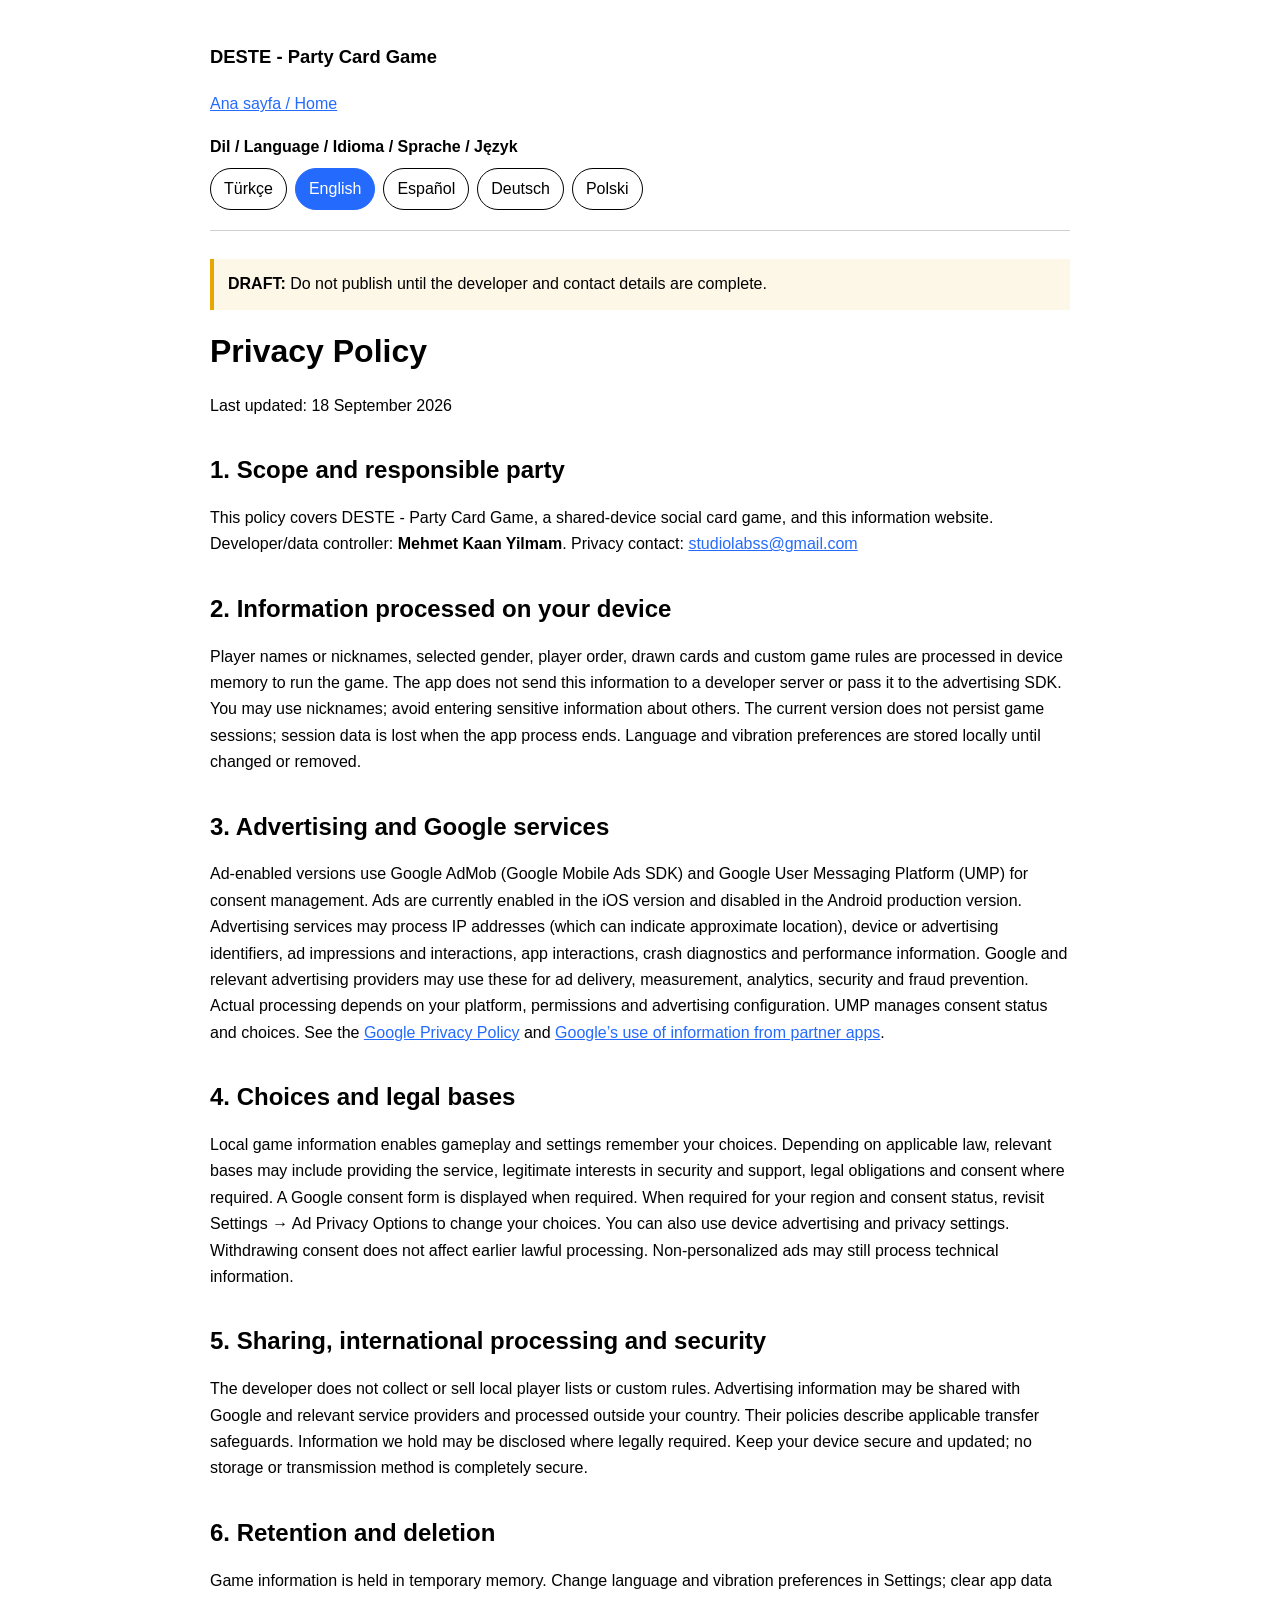
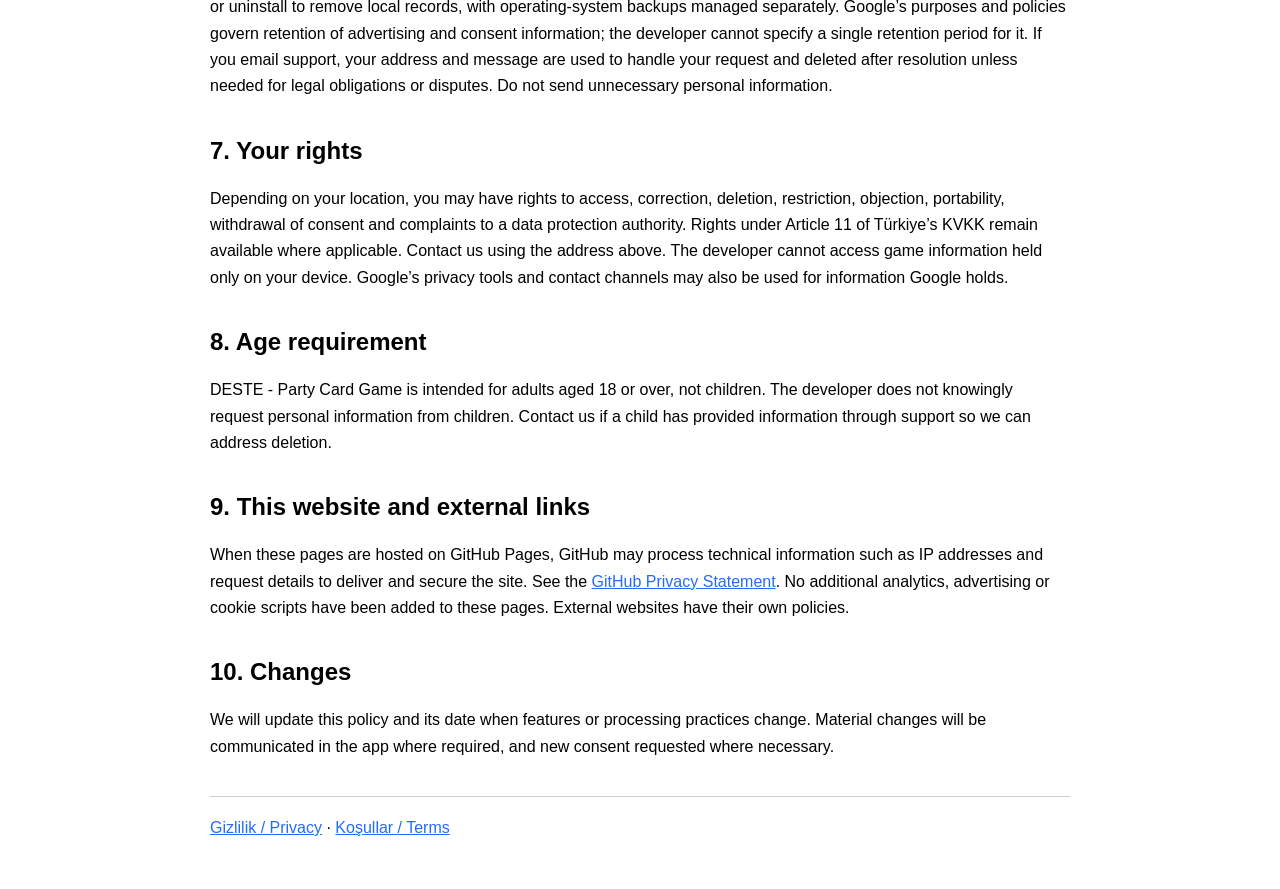
==== commit 4fd28cb1: "Update privacy.html" ====
--- a/privacy.html
+++ b/privacy.html
@@ -43,7 +43,7 @@
         updated: "Son güncelleme: 18 Eylül 2026",
         notice: "<strong>TASLAK:</strong> Geliştirici ve iletişim bilgileri tamamlanmadan yayımlamayın.",
         sections: [
-          ["1. Kapsam ve sorumlu kişi", `Bu politika, DESTE - Party Card Game adlı aynı cihaz üzerinde oynanan sosyal kart oyunu ve bu bilgilendirme sitesi için geçerlidir. Geliştirici/veri sorumlusu: <strong>KAAN</strong>. Gizlilik iletişimi: <a href="mailto:stduiolabss0@gmail.com">stduiolabss0@gmail.com</a>`],
+          ["1. Kapsam ve sorumlu kişi", `Bu politika, DESTE - Party Card Game adlı aynı cihaz üzerinde oynanan sosyal kart oyunu ve bu bilgilendirme sitesi için geçerlidir. Geliştirici/veri sorumlusu: <strong>Mehmet Kaan Yilmam</strong>. Gizlilik iletişimi: <a href="mailto:studiolabss@gmail.com">studiolabss@gmail.com</a>`],
           ["2. Oyun sırasında cihazınızda işlenen bilgiler", "Oyuncu adı veya takma adı, seçilen cinsiyet, oyuncu sırası, çekilen kartlar ve yazdığınız oyun kuralları oyun işlevlerini sağlamak için cihaz belleğinde işlenir. Bunlar geliştiricinin sunucusuna gönderilmez veya reklam SDK’sına uygulama tarafından aktarılmaz. Takma ad kullanabilirsiniz; başka kişilere ait hassas bilgileri oyun kurallarına yazmayın. Mevcut sürüm oyun oturumunu kalıcı olarak kaydetmez; uygulama işlemi sonlandırıldığında oturum kaybolur. Dil ve titreşim tercihleri cihazda kalıcı olarak saklanır."],
           ["3. Reklamlar ve Google hizmetleri", `DESTE - Party Card Game, reklamların etkin olduğu sürümlerde Google AdMob (Google Mobile Ads SDK) ve izin tercihleri için Google User Messaging Platform (UMP) kullanır. Mevcut iOS sürümünde reklamlar etkindir; Android üretim sürümünde reklamlar şu anda kapalıdır. Reklam hizmetleri IP adresi (yaklaşık konum çıkarmak için kullanılabilir), cihaz veya reklam tanımlayıcıları, reklam gösterimleri ve etkileşimleri, uygulama etkileşimleri, çökme ve performans bilgilerini işleyebilir. Bunlar reklam sunma, ölçüm, analiz, güvenlik ve sahtekârlığı önleme amaçlarıyla Google ve ilgili reklam hizmeti sağlayıcılarınca kullanılabilir. İşlenen bilgiler platforma, izinlerinize ve reklam yapılandırmasına bağlıdır. UMP izin durumunuzu ve tercihlerinizi yönetir. Ayrıntılar: <a href="https://policies.google.com/privacy">Google Gizlilik Politikası</a> ve <a href="https://policies.google.com/technologies/partner-sites">Google’ın iş ortağı uygulamalarındaki veri kullanımı</a>.`],
           ["4. Tercihleriniz ve hukuki dayanaklar", "Yerel oyun verileri oyunu sunmak; ayarlar seçiminizi hatırlamak için işlenir. Uygulanabilir hukuka göre hizmetin sağlanması, güvenlik ve destek için meşru menfaat, yasal yükümlülükler ve gerektiğinde rıza ilgili dayanakları oluşturabilir. Reklamlarla ilgili rıza gerekli olduğunda Google izin formu gösterilir. Bölgeniz ve izin durumunuz gerektirdiğinde Ayarlar → Reklam Gizlilik Seçenekleri üzerinden tercihlerinizi değiştirebilirsiniz. Cihazınızın reklam ve gizlilik ayarlarını da kullanabilirsiniz. Rızanın geri alınması önceki hukuka uygun işlemleri etkilemez; kişiselleştirilmemiş reklamlar da bazı teknik verileri işleyebilir."],
@@ -60,7 +60,7 @@
         updated: "Last updated: 18 September 2026",
         notice: "<strong>DRAFT:</strong> Do not publish until the developer and contact details are complete.",
         sections: [
-          ["1. Scope and responsible party", `This policy covers DESTE - Party Card Game, a shared-device social card game, and this information website. Developer/data controller: <strong>KAAN</strong>. Privacy contact: <a href="mailto:stduiolabss0@gmail.com">stduiolabss0@gmail.com</a>`],
+          ["1. Scope and responsible party", `This policy covers DESTE - Party Card Game, a shared-device social card game, and this information website. Developer/data controller: <strong>Mehmet Kaan Yilmam</strong>. Privacy contact: <a href="mailto:studiolabss0@gmail.com">studiolabss@gmail.com</a>`],
           ["2. Information processed on your device", "Player names or nicknames, selected gender, player order, drawn cards and custom game rules are processed in device memory to run the game. The app does not send this information to a developer server or pass it to the advertising SDK. You may use nicknames; avoid entering sensitive information about others. The current version does not persist game sessions; session data is lost when the app process ends. Language and vibration preferences are stored locally until changed or removed."],
           ["3. Advertising and Google services", `Ad-enabled versions use Google AdMob (Google Mobile Ads SDK) and Google User Messaging Platform (UMP) for consent management. Ads are currently enabled in the iOS version and disabled in the Android production version. Advertising services may process IP addresses (which can indicate approximate location), device or advertising identifiers, ad impressions and interactions, app interactions, crash diagnostics and performance information. Google and relevant advertising providers may use these for ad delivery, measurement, analytics, security and fraud prevention. Actual processing depends on your platform, permissions and advertising configuration. UMP manages consent status and choices. See the <a href="https://policies.google.com/privacy">Google Privacy Policy</a> and <a href="https://policies.google.com/technologies/partner-sites">Google’s use of information from partner apps</a>.`],
           ["4. Choices and legal bases", "Local game information enables gameplay and settings remember your choices. Depending on applicable law, relevant bases may include providing the service, legitimate interests in security and support, legal obligations and consent where required. A Google consent form is displayed when required. When required for your region and consent status, revisit Settings → Ad Privacy Options to change your choices. You can also use device advertising and privacy settings. Withdrawing consent does not affect earlier lawful processing. Non-personalized ads may still process technical information."],
@@ -77,7 +77,7 @@
         updated: "Última actualización: 18 de septiembre de 2026",
         notice: "<strong>BORRADOR:</strong> No publique esta política hasta completar los datos del desarrollador y de contacto.",
         sections: [
-          ["1. Ámbito de aplicación y responsable", `Esta política se aplica a DESTE - Party Card Game, un juego social de cartas para jugar en un dispositivo compartido, y a este sitio web informativo. Desarrollador/responsable del tratamiento: <strong>KAAN</strong>. Contacto de privacidad: <a href="mailto:stduiolabss0@gmail.com">stduiolabss0@gmail.com</a>`],
+          ["1. Ámbito de aplicación y responsable", `Esta política se aplica a DESTE - Party Card Game, un juego social de cartas para jugar en un dispositivo compartido, y a este sitio web informativo. Desarrollador/responsable del tratamiento: <strong>Mehmet Kaan Yilmam</strong>. Contacto de privacidad: <a href="mailto:studiolabss@gmail.com">studiolabss@gmail.com</a>`],
           ["2. Información tratada en su dispositivo", "Los nombres o apodos de los jugadores, el género seleccionado, el orden de los jugadores, las cartas extraídas y las reglas de juego personalizadas se tratan en la memoria del dispositivo para ejecutar el juego. La aplicación no envía esta información a un servidor del desarrollador ni la transmite al SDK de publicidad. Puede utilizar apodos; evite introducir información sensible sobre otras personas. La versión actual no guarda las sesiones de juego de forma permanente; los datos de la sesión se pierden cuando finaliza el proceso de la aplicación. Las preferencias de idioma y vibración se almacenan localmente hasta que se cambian o eliminan."],
           ["3. Publicidad y servicios de Google", `Las versiones con publicidad utilizan Google AdMob (Google Mobile Ads SDK) y Google User Messaging Platform (UMP) para gestionar el consentimiento. Actualmente, los anuncios están habilitados en la versión para iOS y deshabilitados en la versión de producción para Android. Los servicios publicitarios pueden tratar direcciones IP (que pueden indicar una ubicación aproximada), identificadores del dispositivo o publicitarios, impresiones e interacciones con anuncios, interacciones con la aplicación, diagnósticos de fallos e información de rendimiento. Google y los proveedores publicitarios correspondientes pueden utilizar estos datos para mostrar anuncios, realizar mediciones y análisis, garantizar la seguridad y prevenir el fraude. El tratamiento efectivo depende de su plataforma, permisos y configuración publicitaria. UMP gestiona el estado y las opciones de consentimiento. Consulte la <a href="https://policies.google.com/privacy">Política de Privacidad de Google</a> y la información sobre <a href="https://policies.google.com/technologies/partner-sites">cómo utiliza Google los datos de aplicaciones asociadas</a>.`],
           ["4. Sus opciones y bases jurídicas", "La información local del juego permite su funcionamiento y los ajustes recuerdan sus elecciones. Según la legislación aplicable, las bases jurídicas pueden incluir la prestación del servicio, los intereses legítimos relacionados con la seguridad y la asistencia, las obligaciones legales y el consentimiento cuando sea necesario. Cuando se requiera consentimiento para la publicidad, se mostrará un formulario de Google. Cuando su región y el estado de su consentimiento lo requieran, puede cambiar sus opciones en Ajustes → Opciones de privacidad de anuncios. También puede utilizar los ajustes de publicidad y privacidad del dispositivo. La retirada del consentimiento no afecta al tratamiento lícito realizado anteriormente. Los anuncios no personalizados también pueden tratar determinada información técnica."],
@@ -94,7 +94,7 @@
         updated: "Letzte Aktualisierung: 18. September 2026",
         notice: "<strong>ENTWURF:</strong> Nicht veröffentlichen, bevor die Entwickler- und Kontaktdaten vollständig sind.",
         sections: [
-          ["1. Geltungsbereich und Verantwortlicher", `Diese Datenschutzerklärung gilt für DESTE - Party Card Game, ein soziales Kartenspiel, das gemeinsam auf einem Gerät gespielt wird, sowie für diese Informationswebsite. Entwickler/Verantwortlicher: <strong>KAAN</strong>. Datenschutzkontakt: <a href="mailto:stduiolabss0@gmail.com">stduiolabss0@gmail.com</a>`],
+          ["1. Geltungsbereich und Verantwortlicher", `Diese Datenschutzerklärung gilt für DESTE - Party Card Game, ein soziales Kartenspiel, das gemeinsam auf einem Gerät gespielt wird, sowie für diese Informationswebsite. Entwickler/Verantwortlicher: <strong>Mehmet Kaan Yilmam</strong>. Datenschutzkontakt: <a href="mailto:studiolabss@gmail.com">studiolabss@gmail.com</a>`],
           ["2. Auf Ihrem Gerät verarbeitete Informationen", "Spielernamen oder Spitznamen, das ausgewählte Geschlecht, die Spielerreihenfolge, gezogene Karten und benutzerdefinierte Spielregeln werden im Gerätespeicher verarbeitet, um das Spiel auszuführen. Die App sendet diese Informationen weder an einen Server des Entwicklers noch übermittelt sie sie an das Werbe-SDK. Sie können Spitznamen verwenden; geben Sie keine sensiblen Informationen über andere Personen ein. Die aktuelle Version speichert Spielsitzungen nicht dauerhaft; die Sitzungsdaten gehen verloren, wenn der App-Prozess beendet wird. Sprach- und Vibrationseinstellungen werden lokal gespeichert, bis sie geändert oder entfernt werden."],
           ["3. Werbung und Google-Dienste", `Versionen mit aktivierter Werbung verwenden Google AdMob (Google Mobile Ads SDK) und die Google User Messaging Platform (UMP) zur Einwilligungsverwaltung. In der aktuellen iOS-Version ist Werbung aktiviert; in der Android-Produktionsversion ist sie derzeit deaktiviert. Werbedienste können IP-Adressen (aus denen ein ungefährer Standort abgeleitet werden kann), Geräte- oder Werbekennungen, Anzeigenaufrufe und -interaktionen, App-Interaktionen, Absturzdiagnosen und Leistungsinformationen verarbeiten. Google und die jeweiligen Werbedienstleister können diese Daten zur Anzeigenauslieferung, Messung, Analyse, Sicherheit und Betrugsprävention verwenden. Die tatsächliche Verarbeitung hängt von Ihrer Plattform, Ihren Berechtigungen und der Werbekonfiguration ab. UMP verwaltet den Einwilligungsstatus und Ihre Auswahl. Weitere Informationen finden Sie in der <a href="https://policies.google.com/privacy">Datenschutzerklärung von Google</a> und unter <a href="https://policies.google.com/technologies/partner-sites">Datennutzung durch Google bei Apps von Partnern</a>.`],
           ["4. Ihre Wahlmöglichkeiten und Rechtsgrundlagen", "Lokale Spielinformationen ermöglichen den Spielbetrieb, und Einstellungen speichern Ihre Auswahl. Je nach anwendbarem Recht können die Bereitstellung des Dienstes, berechtigte Interessen an Sicherheit und Support, rechtliche Verpflichtungen sowie – soweit erforderlich – Ihre Einwilligung als Rechtsgrundlagen dienen. Wenn für Werbung eine Einwilligung erforderlich ist, wird ein Einwilligungsformular von Google angezeigt. Soweit es aufgrund Ihrer Region und Ihres Einwilligungsstatus erforderlich ist, können Sie Ihre Auswahl unter Einstellungen → Datenschutzoptionen für Anzeigen ändern. Sie können außerdem die Werbe- und Datenschutzeinstellungen Ihres Geräts verwenden. Der Widerruf einer Einwilligung berührt nicht die Rechtmäßigkeit der zuvor erfolgten Verarbeitung. Auch nicht personalisierte Werbung kann bestimmte technische Informationen verarbeiten."],
@@ -111,7 +111,7 @@
         updated: "Ostatnia aktualizacja: 18 września 2026 r.",
         notice: "<strong>WERSJA ROBOCZA:</strong> Nie publikuj przed uzupełnieniem danych dewelopera i danych kontaktowych.",
         sections: [
-          ["1. Zakres i administrator danych", `Niniejsza polityka dotyczy DESTE - Party Card Game, społecznościowej gry karcianej rozgrywanej wspólnie na jednym urządzeniu, oraz tej witryny informacyjnej. Deweloper/administrator danych: <strong>KAAN</strong>. Kontakt w sprawach prywatności: <a href="mailto:stduiolabss0@gmail.com">stduiolabss0@gmail.com</a>`],
+          ["1. Zakres i administrator danych", `Niniejsza polityka dotyczy DESTE - Party Card Game, społecznościowej gry karcianej rozgrywanej wspólnie na jednym urządzeniu, oraz tej witryny informacyjnej. Deweloper/administrator danych: <strong>KAAN</strong>. Kontakt w sprawach prywatności: <a href="mailto:studiolabss@gmail.com">studiolabss@gmail.com</a>`],
           ["2. Informacje przetwarzane na urządzeniu", "Imiona lub pseudonimy graczy, wybrana płeć, kolejność graczy, wylosowane karty oraz własne zasady gry są przetwarzane w pamięci urządzenia w celu działania gry. Aplikacja nie wysyła tych informacji na serwer dewelopera ani nie przekazuje ich do reklamowego zestawu SDK. Możesz używać pseudonimów; nie wprowadzaj poufnych informacji o innych osobach. Obecna wersja nie zapisuje sesji gry na stałe; dane sesji zostają utracone po zakończeniu procesu aplikacji. Preferencje języka i wibracji są przechowywane lokalnie do czasu ich zmiany lub usunięcia."],
           ["3. Reklamy i usługi Google", `Wersje z włączonymi reklamami korzystają z Google AdMob (Google Mobile Ads SDK) oraz Google User Messaging Platform (UMP) do zarządzania zgodami. Reklamy są obecnie włączone w wersji na iOS i wyłączone w produkcyjnej wersji na Androida. Usługi reklamowe mogą przetwarzać adresy IP (na podstawie których można określić przybliżoną lokalizację), identyfikatory urządzenia lub identyfikatory reklamowe, wyświetlenia reklam i interakcje z nimi, interakcje z aplikacją, diagnostykę awarii oraz informacje o wydajności. Google i odpowiedni dostawcy reklam mogą wykorzystywać te dane do wyświetlania reklam, pomiarów, analiz, zapewnienia bezpieczeństwa i zapobiegania oszustwom. Rzeczywisty zakres przetwarzania zależy od platformy, udzielonych uprawnień i konfiguracji reklam. UMP zarządza stanem zgody i dokonanymi wyborami. Zobacz <a href="https://policies.google.com/privacy">Politykę prywatności Google</a> oraz informacje o <a href="https://policies.google.com/technologies/partner-sites">wykorzystywaniu przez Google danych z aplikacji partnerów</a>.`],
           ["4. Twoje wybory i podstawy prawne", "Lokalne informacje o grze umożliwiają rozgrywkę, a ustawienia zapamiętują dokonane wybory. W zależności od obowiązującego prawa podstawą przetwarzania może być świadczenie usługi, uzasadniony interes związany z bezpieczeństwem i wsparciem, obowiązki prawne oraz, gdy jest wymagana, zgoda. Gdy zgoda na reklamy jest wymagana, wyświetlany jest formularz zgody Google. Jeżeli wymaga tego region i stan zgody, możesz zmienić swoje wybory w Ustawienia → Opcje prywatności reklam. Możesz również użyć ustawień reklam i prywatności urządzenia. Wycofanie zgody nie wpływa na zgodność z prawem wcześniejszego przetwarzania. Reklamy niespersonalizowane także mogą przetwarzać niektóre informacje techniczne."],
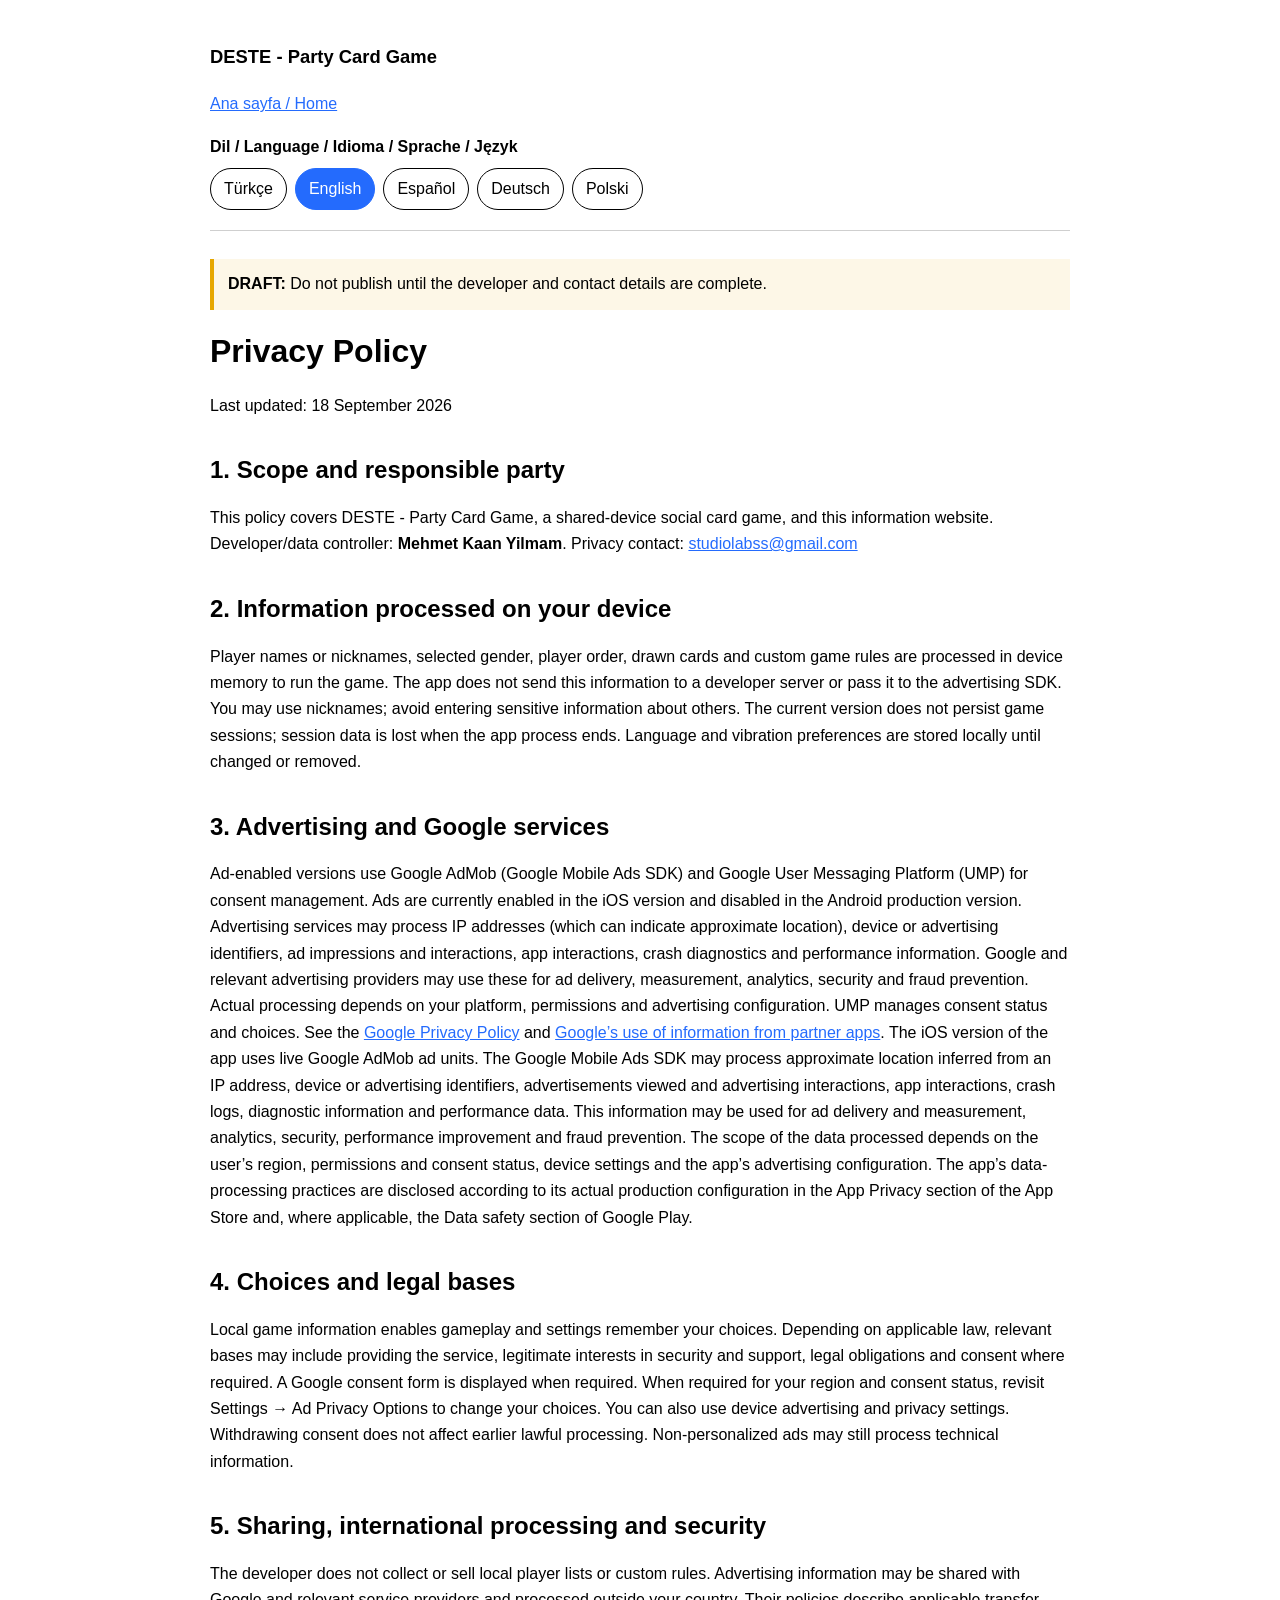
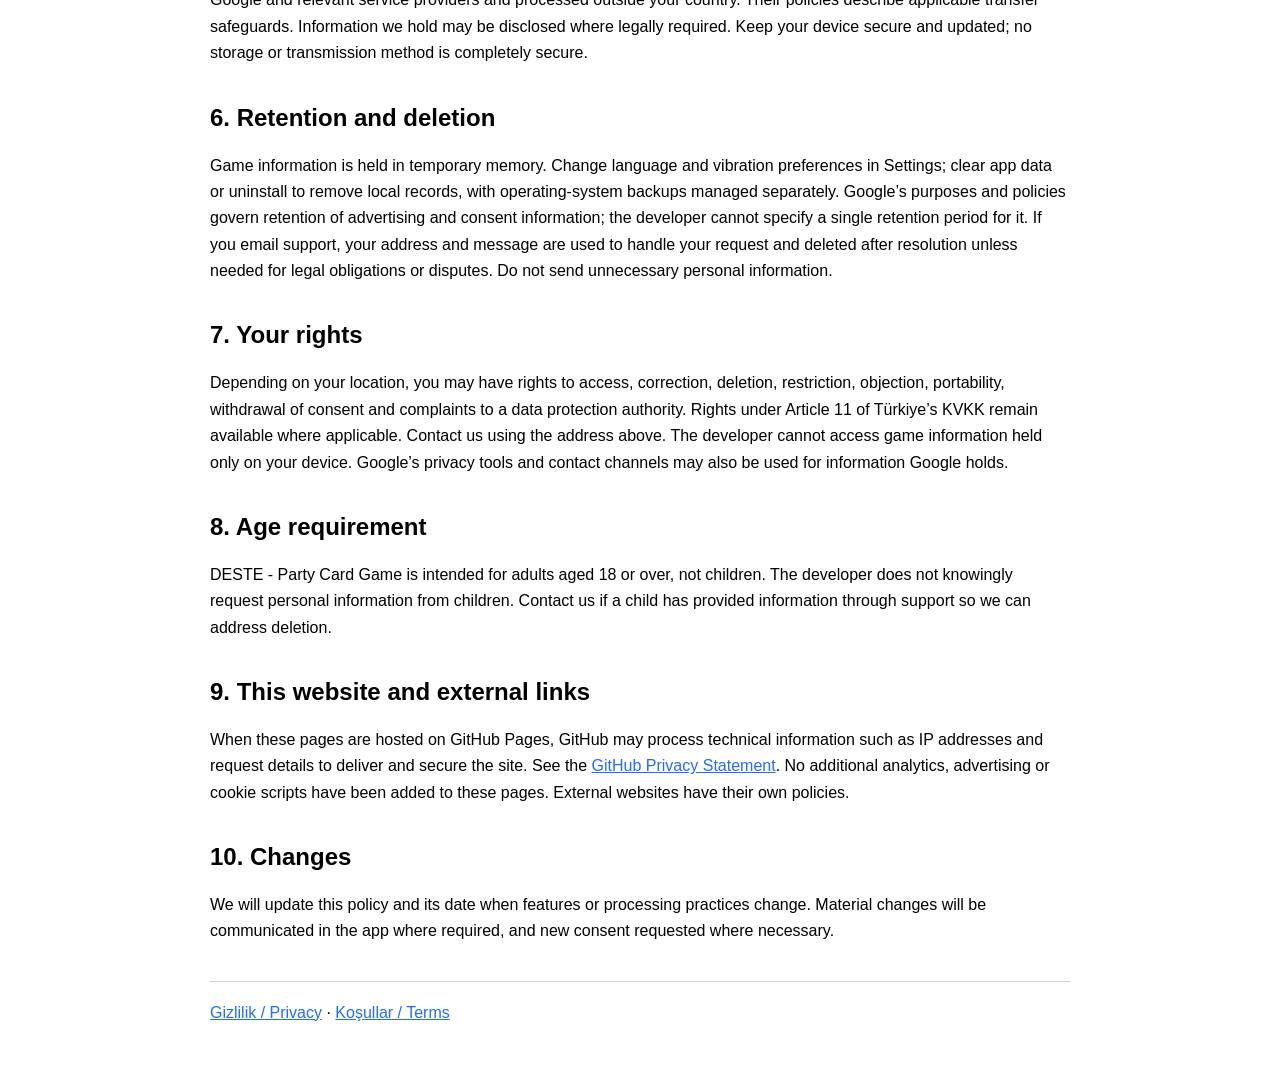
==== commit 51a0d967: "Revise privacy policy sections for multiple languages Updated privacy policy sections for clarity an" ====
--- a/privacy.html
+++ b/privacy.html
@@ -45,7 +45,8 @@
         sections: [
           ["1. Kapsam ve sorumlu kişi", `Bu politika, DESTE - Party Card Game adlı aynı cihaz üzerinde oynanan sosyal kart oyunu ve bu bilgilendirme sitesi için geçerlidir. Geliştirici/veri sorumlusu: <strong>Mehmet Kaan Yilmam</strong>. Gizlilik iletişimi: <a href="mailto:studiolabss@gmail.com">studiolabss@gmail.com</a>`],
           ["2. Oyun sırasında cihazınızda işlenen bilgiler", "Oyuncu adı veya takma adı, seçilen cinsiyet, oyuncu sırası, çekilen kartlar ve yazdığınız oyun kuralları oyun işlevlerini sağlamak için cihaz belleğinde işlenir. Bunlar geliştiricinin sunucusuna gönderilmez veya reklam SDK’sına uygulama tarafından aktarılmaz. Takma ad kullanabilirsiniz; başka kişilere ait hassas bilgileri oyun kurallarına yazmayın. Mevcut sürüm oyun oturumunu kalıcı olarak kaydetmez; uygulama işlemi sonlandırıldığında oturum kaybolur. Dil ve titreşim tercihleri cihazda kalıcı olarak saklanır."],
-          ["3. Reklamlar ve Google hizmetleri", `DESTE - Party Card Game, reklamların etkin olduğu sürümlerde Google AdMob (Google Mobile Ads SDK) ve izin tercihleri için Google User Messaging Platform (UMP) kullanır. Mevcut iOS sürümünde reklamlar etkindir; Android üretim sürümünde reklamlar şu anda kapalıdır. Reklam hizmetleri IP adresi (yaklaşık konum çıkarmak için kullanılabilir), cihaz veya reklam tanımlayıcıları, reklam gösterimleri ve etkileşimleri, uygulama etkileşimleri, çökme ve performans bilgilerini işleyebilir. Bunlar reklam sunma, ölçüm, analiz, güvenlik ve sahtekârlığı önleme amaçlarıyla Google ve ilgili reklam hizmeti sağlayıcılarınca kullanılabilir. İşlenen bilgiler platforma, izinlerinize ve reklam yapılandırmasına bağlıdır. UMP izin durumunuzu ve tercihlerinizi yönetir. Ayrıntılar: <a href="https://policies.google.com/privacy">Google Gizlilik Politikası</a> ve <a href="https://policies.google.com/technologies/partner-sites">Google’ın iş ortağı uygulamalarındaki veri kullanımı</a>.`],
+          ["3. Reklamlar ve Google hizmetleri", `DESTE - Party Card Game, reklamların etkin olduğu sürümlerde Google AdMob (Google Mobile Ads SDK) ve izin tercihleri için Google User Messaging Platform (UMP) kullanır. Mevcut iOS sürümünde reklamlar etkindir; Android üretim sürümünde reklamlar şu anda kapalıdır. Reklam hizmetleri IP adresi (yaklaşık konum çıkarmak için kullanılabilir), cihaz veya reklam tanımlayıcıları, reklam gösterimleri ve etkileşimleri, uygulama etkileşimleri, çökme ve performans bilgilerini işleyebilir. Bunlar reklam sunma, ölçüm, analiz, güvenlik ve sahtekârlığı önleme amaçlarıyla Google ve ilgili reklam hizmeti sağlayıcılarınca kullanılabilir. İşlenen bilgiler platforma, izinlerinize ve reklam yapılandırmasına bağlıdır. UMP izin durumunuzu ve tercihlerinizi yönetir. Ayrıntılar: <a href="https://policies.google.com/privacy">Google Gizlilik Politikası</a> ve <a href="https://policies.google.com/technologies/partner-sites">Google’ın iş ortağı uygulamalarındaki veri kullanımı</a>. Uygulamanın iOS sürümünde gerçek Google AdMob reklam birimleri kullanılmaktadır. Google Mobile Ads SDK; IP adresi üzerinden belirlenebilen yaklaşık konum, cihaz veya reklam tanımlayıcıları, görüntülenen reklamlar ve reklam etkileşimleri, uygulama etkileşimleri, çökme kayıtları, tanılama bilgileri ve performans verilerini işleyebilir. Bu bilgiler reklamların sunulması ve ölçülmesi, analiz, güvenlik, performans iyileştirme ve sahtekârlığın önlenmesi amaçlarıyla kullanılabilir. İşlenen verilerin kapsamı; kullanıcının bölgesine, izin ve rıza durumuna, cihaz ayarlarına ve uygulamadaki reklam yapılandırmasına bağlıdır. Uygulamanın veri işleme uygulamaları, üretimde kullanılan gerçek yapılandırmaya göre App Store’daki Uygulama Gizliliği beyanlarında ve ilgili olduğu ölçüde Google Play Veri Güvenliği bölümünde açıklanır.
+`],
           ["4. Tercihleriniz ve hukuki dayanaklar", "Yerel oyun verileri oyunu sunmak; ayarlar seçiminizi hatırlamak için işlenir. Uygulanabilir hukuka göre hizmetin sağlanması, güvenlik ve destek için meşru menfaat, yasal yükümlülükler ve gerektiğinde rıza ilgili dayanakları oluşturabilir. Reklamlarla ilgili rıza gerekli olduğunda Google izin formu gösterilir. Bölgeniz ve izin durumunuz gerektirdiğinde Ayarlar → Reklam Gizlilik Seçenekleri üzerinden tercihlerinizi değiştirebilirsiniz. Cihazınızın reklam ve gizlilik ayarlarını da kullanabilirsiniz. Rızanın geri alınması önceki hukuka uygun işlemleri etkilemez; kişiselleştirilmemiş reklamlar da bazı teknik verileri işleyebilir."],
           ["5. Paylaşım, yurt dışı işleme ve güvenlik", "Geliştirici yerel oyuncu listesini veya oyun içi kural metinlerini toplamaz ve satmaz. Reklam verileri Google ve ilgili sağlayıcılara aktarılabilir ve yaşadığınız ülke dışındaki sunucularda işlenebilir. Sağlayıcıların aktarım ve koruma uygulamaları kendi politikalarında açıklanır. Yasal zorunluluklar kapsamında elimizde bulunan bilgiler yetkili mercilerle paylaşılabilir. Cihazınızı ve işletim sisteminizi güncel tutun; hiçbir depolama veya aktarım yöntemi mutlak güvenlik garantisi sunmaz."],
           ["6. Saklama ve silme", "Oyun verileri geçici bellektedir. Dil ve titreşim tercihlerini ayarlardan değiştirebilir, uygulama verilerini silerek veya uygulamayı kaldırarak yerel kayıtları kaldırabilirsiniz; işletim sistemi yedekleri ayrı olarak yönetilir. Reklam ve izin verilerinin saklama süreleri Google’ın amaçları ve politikalarına bağlıdır; geliştirici bunlar için tek bir süre belirleyemez. Destek için e-posta gönderirseniz adresiniz ve mesajınız talebi yanıtlamak için işlenir; talep tamamlandıktan sonra hukuki zorunluluk veya uyuşmazlık için gerekli olmadıkça silinir. Gereksiz kişisel bilgi göndermeyin."],
@@ -62,7 +63,8 @@
         sections: [
           ["1. Scope and responsible party", `This policy covers DESTE - Party Card Game, a shared-device social card game, and this information website. Developer/data controller: <strong>Mehmet Kaan Yilmam</strong>. Privacy contact: <a href="mailto:studiolabss0@gmail.com">studiolabss@gmail.com</a>`],
           ["2. Information processed on your device", "Player names or nicknames, selected gender, player order, drawn cards and custom game rules are processed in device memory to run the game. The app does not send this information to a developer server or pass it to the advertising SDK. You may use nicknames; avoid entering sensitive information about others. The current version does not persist game sessions; session data is lost when the app process ends. Language and vibration preferences are stored locally until changed or removed."],
-          ["3. Advertising and Google services", `Ad-enabled versions use Google AdMob (Google Mobile Ads SDK) and Google User Messaging Platform (UMP) for consent management. Ads are currently enabled in the iOS version and disabled in the Android production version. Advertising services may process IP addresses (which can indicate approximate location), device or advertising identifiers, ad impressions and interactions, app interactions, crash diagnostics and performance information. Google and relevant advertising providers may use these for ad delivery, measurement, analytics, security and fraud prevention. Actual processing depends on your platform, permissions and advertising configuration. UMP manages consent status and choices. See the <a href="https://policies.google.com/privacy">Google Privacy Policy</a> and <a href="https://policies.google.com/technologies/partner-sites">Google’s use of information from partner apps</a>.`],
+          ["3. Advertising and Google services", `Ad-enabled versions use Google AdMob (Google Mobile Ads SDK) and Google User Messaging Platform (UMP) for consent management. Ads are currently enabled in the iOS version and disabled in the Android production version. Advertising services may process IP addresses (which can indicate approximate location), device or advertising identifiers, ad impressions and interactions, app interactions, crash diagnostics and performance information. Google and relevant advertising providers may use these for ad delivery, measurement, analytics, security and fraud prevention. Actual processing depends on your platform, permissions and advertising configuration. UMP manages consent status and choices. See the <a href="https://policies.google.com/privacy">Google Privacy Policy</a> and <a href="https://policies.google.com/technologies/partner-sites">Google’s use of information from partner apps</a>. The iOS version of the app uses live Google AdMob ad units. The Google Mobile Ads SDK may process approximate location inferred from an IP address, device or advertising identifiers, advertisements viewed and advertising interactions, app interactions, crash logs, diagnostic information and performance data. This information may be used for ad delivery and measurement, analytics, security, performance improvement and fraud prevention. The scope of the data processed depends on the user’s region, permissions and consent status, device settings and the app’s advertising configuration. The app’s data-processing practices are disclosed according to its actual production configuration in the App Privacy section of the App Store and, where applicable, the Data safety section of Google Play.
+`],
           ["4. Choices and legal bases", "Local game information enables gameplay and settings remember your choices. Depending on applicable law, relevant bases may include providing the service, legitimate interests in security and support, legal obligations and consent where required. A Google consent form is displayed when required. When required for your region and consent status, revisit Settings → Ad Privacy Options to change your choices. You can also use device advertising and privacy settings. Withdrawing consent does not affect earlier lawful processing. Non-personalized ads may still process technical information."],
           ["5. Sharing, international processing and security", "The developer does not collect or sell local player lists or custom rules. Advertising information may be shared with Google and relevant service providers and processed outside your country. Their policies describe applicable transfer safeguards. Information we hold may be disclosed where legally required. Keep your device secure and updated; no storage or transmission method is completely secure."],
           ["6. Retention and deletion", "Game information is held in temporary memory. Change language and vibration preferences in Settings; clear app data or uninstall to remove local records, with operating-system backups managed separately. Google’s purposes and policies govern retention of advertising and consent information; the developer cannot specify a single retention period for it. If you email support, your address and message are used to handle your request and deleted after resolution unless needed for legal obligations or disputes. Do not send unnecessary personal information."],
@@ -79,7 +81,8 @@
         sections: [
           ["1. Ámbito de aplicación y responsable", `Esta política se aplica a DESTE - Party Card Game, un juego social de cartas para jugar en un dispositivo compartido, y a este sitio web informativo. Desarrollador/responsable del tratamiento: <strong>Mehmet Kaan Yilmam</strong>. Contacto de privacidad: <a href="mailto:studiolabss@gmail.com">studiolabss@gmail.com</a>`],
           ["2. Información tratada en su dispositivo", "Los nombres o apodos de los jugadores, el género seleccionado, el orden de los jugadores, las cartas extraídas y las reglas de juego personalizadas se tratan en la memoria del dispositivo para ejecutar el juego. La aplicación no envía esta información a un servidor del desarrollador ni la transmite al SDK de publicidad. Puede utilizar apodos; evite introducir información sensible sobre otras personas. La versión actual no guarda las sesiones de juego de forma permanente; los datos de la sesión se pierden cuando finaliza el proceso de la aplicación. Las preferencias de idioma y vibración se almacenan localmente hasta que se cambian o eliminan."],
-          ["3. Publicidad y servicios de Google", `Las versiones con publicidad utilizan Google AdMob (Google Mobile Ads SDK) y Google User Messaging Platform (UMP) para gestionar el consentimiento. Actualmente, los anuncios están habilitados en la versión para iOS y deshabilitados en la versión de producción para Android. Los servicios publicitarios pueden tratar direcciones IP (que pueden indicar una ubicación aproximada), identificadores del dispositivo o publicitarios, impresiones e interacciones con anuncios, interacciones con la aplicación, diagnósticos de fallos e información de rendimiento. Google y los proveedores publicitarios correspondientes pueden utilizar estos datos para mostrar anuncios, realizar mediciones y análisis, garantizar la seguridad y prevenir el fraude. El tratamiento efectivo depende de su plataforma, permisos y configuración publicitaria. UMP gestiona el estado y las opciones de consentimiento. Consulte la <a href="https://policies.google.com/privacy">Política de Privacidad de Google</a> y la información sobre <a href="https://policies.google.com/technologies/partner-sites">cómo utiliza Google los datos de aplicaciones asociadas</a>.`],
+          ["3. Publicidad y servicios de Google", `Las versiones con publicidad utilizan Google AdMob (Google Mobile Ads SDK) y Google User Messaging Platform (UMP) para gestionar el consentimiento. Actualmente, los anuncios están habilitados en la versión para iOS y deshabilitados en la versión de producción para Android. Los servicios publicitarios pueden tratar direcciones IP (que pueden indicar una ubicación aproximada), identificadores del dispositivo o publicitarios, impresiones e interacciones con anuncios, interacciones con la aplicación, diagnósticos de fallos e información de rendimiento. Google y los proveedores publicitarios correspondientes pueden utilizar estos datos para mostrar anuncios, realizar mediciones y análisis, garantizar la seguridad y prevenir el fraude. El tratamiento efectivo depende de su plataforma, permisos y configuración publicitaria. UMP gestiona el estado y las opciones de consentimiento. Consulte la <a href="https://policies.google.com/privacy">Política de Privacidad de Google</a> y la información sobre <a href="https://policies.google.com/technologies/partner-sites">cómo utiliza Google los datos de aplicaciones asociadas</a>. La versión para iOS de la aplicación utiliza unidades publicitarias reales de Google AdMob. El SDK de Google Mobile Ads puede tratar la ubicación aproximada obtenida a partir de la dirección IP, identificadores del dispositivo o identificadores publicitarios, anuncios visualizados e interacciones con anuncios, interacciones con la aplicación, registros de fallos, información de diagnóstico y datos de rendimiento. Esta información puede utilizarse para mostrar y medir anuncios, realizar análisis, garantizar la seguridad, mejorar el rendimiento y prevenir el fraude. El alcance de los datos tratados depende de la región del usuario, sus permisos y el estado de su consentimiento, los ajustes del dispositivo y la configuración publicitaria de la aplicación. Las prácticas de tratamiento de datos de la aplicación se declaran según su configuración real de producción en la sección Privacidad de la app de App Store y, cuando corresponda, en la sección Seguridad de los datos de Google Play.
+`],
           ["4. Sus opciones y bases jurídicas", "La información local del juego permite su funcionamiento y los ajustes recuerdan sus elecciones. Según la legislación aplicable, las bases jurídicas pueden incluir la prestación del servicio, los intereses legítimos relacionados con la seguridad y la asistencia, las obligaciones legales y el consentimiento cuando sea necesario. Cuando se requiera consentimiento para la publicidad, se mostrará un formulario de Google. Cuando su región y el estado de su consentimiento lo requieran, puede cambiar sus opciones en Ajustes → Opciones de privacidad de anuncios. También puede utilizar los ajustes de publicidad y privacidad del dispositivo. La retirada del consentimiento no afecta al tratamiento lícito realizado anteriormente. Los anuncios no personalizados también pueden tratar determinada información técnica."],
           ["5. Comunicación, tratamiento internacional y seguridad", "El desarrollador no recopila ni vende las listas locales de jugadores ni las reglas personalizadas. La información publicitaria puede compartirse con Google y los proveedores de servicios correspondientes, y tratarse fuera de su país. Sus políticas describen las garantías aplicables a las transferencias. La información que obre en nuestro poder podrá comunicarse cuando exista una obligación legal. Mantenga su dispositivo protegido y actualizado; ningún método de almacenamiento o transmisión es completamente seguro."],
           ["6. Conservación y eliminación", "La información del juego se mantiene en memoria temporal. Puede cambiar las preferencias de idioma y vibración en Ajustes; borre los datos de la aplicación o desinstálela para eliminar los registros locales. Las copias de seguridad del sistema operativo se gestionan por separado. Los fines y políticas de Google determinan el plazo de conservación de la información publicitaria y de consentimiento; el desarrollador no puede establecer un único plazo. Si envía un correo electrónico al servicio de asistencia, su dirección y mensaje se utilizarán para atender su solicitud y se eliminarán una vez resuelta, salvo que sean necesarios para cumplir obligaciones legales o resolver disputas. No envíe información personal innecesaria."],
@@ -96,7 +99,8 @@
         sections: [
           ["1. Geltungsbereich und Verantwortlicher", `Diese Datenschutzerklärung gilt für DESTE - Party Card Game, ein soziales Kartenspiel, das gemeinsam auf einem Gerät gespielt wird, sowie für diese Informationswebsite. Entwickler/Verantwortlicher: <strong>Mehmet Kaan Yilmam</strong>. Datenschutzkontakt: <a href="mailto:studiolabss@gmail.com">studiolabss@gmail.com</a>`],
           ["2. Auf Ihrem Gerät verarbeitete Informationen", "Spielernamen oder Spitznamen, das ausgewählte Geschlecht, die Spielerreihenfolge, gezogene Karten und benutzerdefinierte Spielregeln werden im Gerätespeicher verarbeitet, um das Spiel auszuführen. Die App sendet diese Informationen weder an einen Server des Entwicklers noch übermittelt sie sie an das Werbe-SDK. Sie können Spitznamen verwenden; geben Sie keine sensiblen Informationen über andere Personen ein. Die aktuelle Version speichert Spielsitzungen nicht dauerhaft; die Sitzungsdaten gehen verloren, wenn der App-Prozess beendet wird. Sprach- und Vibrationseinstellungen werden lokal gespeichert, bis sie geändert oder entfernt werden."],
-          ["3. Werbung und Google-Dienste", `Versionen mit aktivierter Werbung verwenden Google AdMob (Google Mobile Ads SDK) und die Google User Messaging Platform (UMP) zur Einwilligungsverwaltung. In der aktuellen iOS-Version ist Werbung aktiviert; in der Android-Produktionsversion ist sie derzeit deaktiviert. Werbedienste können IP-Adressen (aus denen ein ungefährer Standort abgeleitet werden kann), Geräte- oder Werbekennungen, Anzeigenaufrufe und -interaktionen, App-Interaktionen, Absturzdiagnosen und Leistungsinformationen verarbeiten. Google und die jeweiligen Werbedienstleister können diese Daten zur Anzeigenauslieferung, Messung, Analyse, Sicherheit und Betrugsprävention verwenden. Die tatsächliche Verarbeitung hängt von Ihrer Plattform, Ihren Berechtigungen und der Werbekonfiguration ab. UMP verwaltet den Einwilligungsstatus und Ihre Auswahl. Weitere Informationen finden Sie in der <a href="https://policies.google.com/privacy">Datenschutzerklärung von Google</a> und unter <a href="https://policies.google.com/technologies/partner-sites">Datennutzung durch Google bei Apps von Partnern</a>.`],
+          ["3. Werbung und Google-Dienste", `Versionen mit aktivierter Werbung verwenden Google AdMob (Google Mobile Ads SDK) und die Google User Messaging Platform (UMP) zur Einwilligungsverwaltung. In der aktuellen iOS-Version ist Werbung aktiviert; in der Android-Produktionsversion ist sie derzeit deaktiviert. Werbedienste können IP-Adressen (aus denen ein ungefährer Standort abgeleitet werden kann), Geräte- oder Werbekennungen, Anzeigenaufrufe und -interaktionen, App-Interaktionen, Absturzdiagnosen und Leistungsinformationen verarbeiten. Google und die jeweiligen Werbedienstleister können diese Daten zur Anzeigenauslieferung, Messung, Analyse, Sicherheit und Betrugsprävention verwenden. Die tatsächliche Verarbeitung hängt von Ihrer Plattform, Ihren Berechtigungen und der Werbekonfiguration ab. UMP verwaltet den Einwilligungsstatus und Ihre Auswahl. Weitere Informationen finden Sie in der <a href="https://policies.google.com/privacy">Datenschutzerklärung von Google</a> und unter <a href="https://policies.google.com/technologies/partner-sites">Datennutzung durch Google bei Apps von Partnern</a>. In der iOS-Version der App werden echte Google-AdMob-Anzeigenblöcke verwendet. Das Google Mobile Ads SDK kann den anhand der IP-Adresse abgeleiteten ungefähren Standort, Geräte- oder Werbekennungen, angezeigte Werbung und Interaktionen mit Werbung, App-Interaktionen, Absturzprotokolle, Diagnoseinformationen und Leistungsdaten verarbeiten. Diese Informationen können zur Auslieferung und Messung von Werbung, für Analysen, zur Sicherheit, zur Leistungsverbesserung und zur Betrugsprävention verwendet werden. Der Umfang der verarbeiteten Daten hängt von der Region des Nutzers, den erteilten Berechtigungen und dem Einwilligungsstatus, den Geräteeinstellungen sowie der Werbekonfiguration der App ab. Die Datenverarbeitungspraktiken der App werden entsprechend der tatsächlichen Produktionskonfiguration in den Angaben zum App-Datenschutz im App Store und, soweit zutreffend, im Abschnitt zur Datensicherheit bei Google Play offengelegt.
+`],
           ["4. Ihre Wahlmöglichkeiten und Rechtsgrundlagen", "Lokale Spielinformationen ermöglichen den Spielbetrieb, und Einstellungen speichern Ihre Auswahl. Je nach anwendbarem Recht können die Bereitstellung des Dienstes, berechtigte Interessen an Sicherheit und Support, rechtliche Verpflichtungen sowie – soweit erforderlich – Ihre Einwilligung als Rechtsgrundlagen dienen. Wenn für Werbung eine Einwilligung erforderlich ist, wird ein Einwilligungsformular von Google angezeigt. Soweit es aufgrund Ihrer Region und Ihres Einwilligungsstatus erforderlich ist, können Sie Ihre Auswahl unter Einstellungen → Datenschutzoptionen für Anzeigen ändern. Sie können außerdem die Werbe- und Datenschutzeinstellungen Ihres Geräts verwenden. Der Widerruf einer Einwilligung berührt nicht die Rechtmäßigkeit der zuvor erfolgten Verarbeitung. Auch nicht personalisierte Werbung kann bestimmte technische Informationen verarbeiten."],
           ["5. Weitergabe, internationale Verarbeitung und Sicherheit", "Der Entwickler erhebt oder verkauft weder lokale Spielerlisten noch benutzerdefinierte Regeln. Werbeinformationen können an Google und die jeweiligen Dienstleister weitergegeben und außerhalb Ihres Landes verarbeitet werden. Die Richtlinien dieser Anbieter beschreiben die geltenden Schutzmaßnahmen für Datenübermittlungen. Informationen, die uns vorliegen, können offengelegt werden, wenn wir gesetzlich dazu verpflichtet sind. Halten Sie Ihr Gerät sicher und auf dem neuesten Stand; keine Speicher- oder Übertragungsmethode ist vollständig sicher."],
           ["6. Speicherung und Löschung", "Spielinformationen werden im temporären Speicher gehalten. Sie können Sprach- und Vibrationseinstellungen in den Einstellungen ändern; löschen Sie die App-Daten oder deinstallieren Sie die App, um lokale Datensätze zu entfernen. Betriebssystem-Sicherungen werden separat verwaltet. Die Zwecke und Richtlinien von Google bestimmen die Speicherdauer von Werbe- und Einwilligungsinformationen; der Entwickler kann hierfür keine einheitliche Speicherdauer festlegen. Wenn Sie dem Support eine E-Mail senden, werden Ihre Adresse und Ihre Nachricht zur Bearbeitung Ihrer Anfrage verwendet und nach deren Abschluss gelöscht, sofern sie nicht zur Erfüllung rechtlicher Verpflichtungen oder zur Beilegung von Streitigkeiten benötigt werden. Senden Sie keine unnötigen personenbezogenen Informationen."],
@@ -113,7 +117,8 @@
         sections: [
           ["1. Zakres i administrator danych", `Niniejsza polityka dotyczy DESTE - Party Card Game, społecznościowej gry karcianej rozgrywanej wspólnie na jednym urządzeniu, oraz tej witryny informacyjnej. Deweloper/administrator danych: <strong>KAAN</strong>. Kontakt w sprawach prywatności: <a href="mailto:studiolabss@gmail.com">studiolabss@gmail.com</a>`],
           ["2. Informacje przetwarzane na urządzeniu", "Imiona lub pseudonimy graczy, wybrana płeć, kolejność graczy, wylosowane karty oraz własne zasady gry są przetwarzane w pamięci urządzenia w celu działania gry. Aplikacja nie wysyła tych informacji na serwer dewelopera ani nie przekazuje ich do reklamowego zestawu SDK. Możesz używać pseudonimów; nie wprowadzaj poufnych informacji o innych osobach. Obecna wersja nie zapisuje sesji gry na stałe; dane sesji zostają utracone po zakończeniu procesu aplikacji. Preferencje języka i wibracji są przechowywane lokalnie do czasu ich zmiany lub usunięcia."],
-          ["3. Reklamy i usługi Google", `Wersje z włączonymi reklamami korzystają z Google AdMob (Google Mobile Ads SDK) oraz Google User Messaging Platform (UMP) do zarządzania zgodami. Reklamy są obecnie włączone w wersji na iOS i wyłączone w produkcyjnej wersji na Androida. Usługi reklamowe mogą przetwarzać adresy IP (na podstawie których można określić przybliżoną lokalizację), identyfikatory urządzenia lub identyfikatory reklamowe, wyświetlenia reklam i interakcje z nimi, interakcje z aplikacją, diagnostykę awarii oraz informacje o wydajności. Google i odpowiedni dostawcy reklam mogą wykorzystywać te dane do wyświetlania reklam, pomiarów, analiz, zapewnienia bezpieczeństwa i zapobiegania oszustwom. Rzeczywisty zakres przetwarzania zależy od platformy, udzielonych uprawnień i konfiguracji reklam. UMP zarządza stanem zgody i dokonanymi wyborami. Zobacz <a href="https://policies.google.com/privacy">Politykę prywatności Google</a> oraz informacje o <a href="https://policies.google.com/technologies/partner-sites">wykorzystywaniu przez Google danych z aplikacji partnerów</a>.`],
+          ["3. Reklamy i usługi Google", `Wersje z włączonymi reklamami korzystają z Google AdMob (Google Mobile Ads SDK) oraz Google User Messaging Platform (UMP) do zarządzania zgodami. Reklamy są obecnie włączone w wersji na iOS i wyłączone w produkcyjnej wersji na Androida. Usługi reklamowe mogą przetwarzać adresy IP (na podstawie których można określić przybliżoną lokalizację), identyfikatory urządzenia lub identyfikatory reklamowe, wyświetlenia reklam i interakcje z nimi, interakcje z aplikacją, diagnostykę awarii oraz informacje o wydajności. Google i odpowiedni dostawcy reklam mogą wykorzystywać te dane do wyświetlania reklam, pomiarów, analiz, zapewnienia bezpieczeństwa i zapobiegania oszustwom. Rzeczywisty zakres przetwarzania zależy od platformy, udzielonych uprawnień i konfiguracji reklam. UMP zarządza stanem zgody i dokonanymi wyborami. Zobacz <a href="https://policies.google.com/privacy">Politykę prywatności Google</a> oraz informacje o <a href="https://policies.google.com/technologies/partner-sites">wykorzystywaniu przez Google danych z aplikacji partnerów</a>. Wersja aplikacji na iOS korzysta z rzeczywistych jednostek reklamowych Google AdMob. Zestaw Google Mobile Ads SDK może przetwarzać przybliżoną lokalizację ustaloną na podstawie adresu IP, identyfikatory urządzenia lub identyfikatory reklamowe, informacje o wyświetlonych reklamach i interakcjach z reklamami, interakcje z aplikacją, dzienniki awarii, informacje diagnostyczne oraz dane dotyczące wydajności. Informacje te mogą być wykorzystywane do wyświetlania i pomiaru reklam, analiz, zapewniania bezpieczeństwa, poprawy wydajności oraz zapobiegania oszustwom. Zakres przetwarzanych danych zależy od regionu użytkownika, udzielonych uprawnień i stanu zgody, ustawień urządzenia oraz konfiguracji reklam w aplikacji. Praktyki aplikacji dotyczące przetwarzania danych są ujawniane zgodnie z rzeczywistą konfiguracją produkcyjną w sekcji Prywatność aplikacji w App Store oraz, w stosownych przypadkach, w sekcji Bezpieczeństwo danych w Google Play.
+`],
           ["4. Twoje wybory i podstawy prawne", "Lokalne informacje o grze umożliwiają rozgrywkę, a ustawienia zapamiętują dokonane wybory. W zależności od obowiązującego prawa podstawą przetwarzania może być świadczenie usługi, uzasadniony interes związany z bezpieczeństwem i wsparciem, obowiązki prawne oraz, gdy jest wymagana, zgoda. Gdy zgoda na reklamy jest wymagana, wyświetlany jest formularz zgody Google. Jeżeli wymaga tego region i stan zgody, możesz zmienić swoje wybory w Ustawienia → Opcje prywatności reklam. Możesz również użyć ustawień reklam i prywatności urządzenia. Wycofanie zgody nie wpływa na zgodność z prawem wcześniejszego przetwarzania. Reklamy niespersonalizowane także mogą przetwarzać niektóre informacje techniczne."],
           ["5. Udostępnianie, przetwarzanie międzynarodowe i bezpieczeństwo", "Deweloper nie zbiera ani nie sprzedaje lokalnych list graczy ani własnych zasad gry. Informacje reklamowe mogą być udostępniane Google i odpowiednim usługodawcom oraz przetwarzane poza Twoim krajem. Zasady tych dostawców opisują stosowane zabezpieczenia transferu danych. Informacje znajdujące się w naszym posiadaniu mogą zostać ujawnione, gdy wymaga tego prawo. Dbaj o bezpieczeństwo i aktualność urządzenia; żadna metoda przechowywania ani przesyłania danych nie jest całkowicie bezpieczna."],
           ["6. Przechowywanie i usuwanie", "Informacje o grze są przechowywane w pamięci tymczasowej. Preferencje języka i wibracji możesz zmienić w Ustawieniach; aby usunąć lokalne dane, wyczyść dane aplikacji lub odinstaluj aplikację. Kopie zapasowe systemu operacyjnego są zarządzane oddzielnie. Cele i zasady Google określają okres przechowywania informacji reklamowych i danych dotyczących zgody; deweloper nie może wskazać dla nich jednego okresu. Jeśli wyślesz wiadomość e-mail do działu pomocy, Twój adres i treść wiadomości zostaną wykorzystane do obsługi zgłoszenia i usunięte po jego rozwiązaniu, chyba że będą potrzebne do spełnienia obowiązków prawnych lub rozstrzygnięcia sporów. Nie przesyłaj niepotrzebnych danych osobowych."],
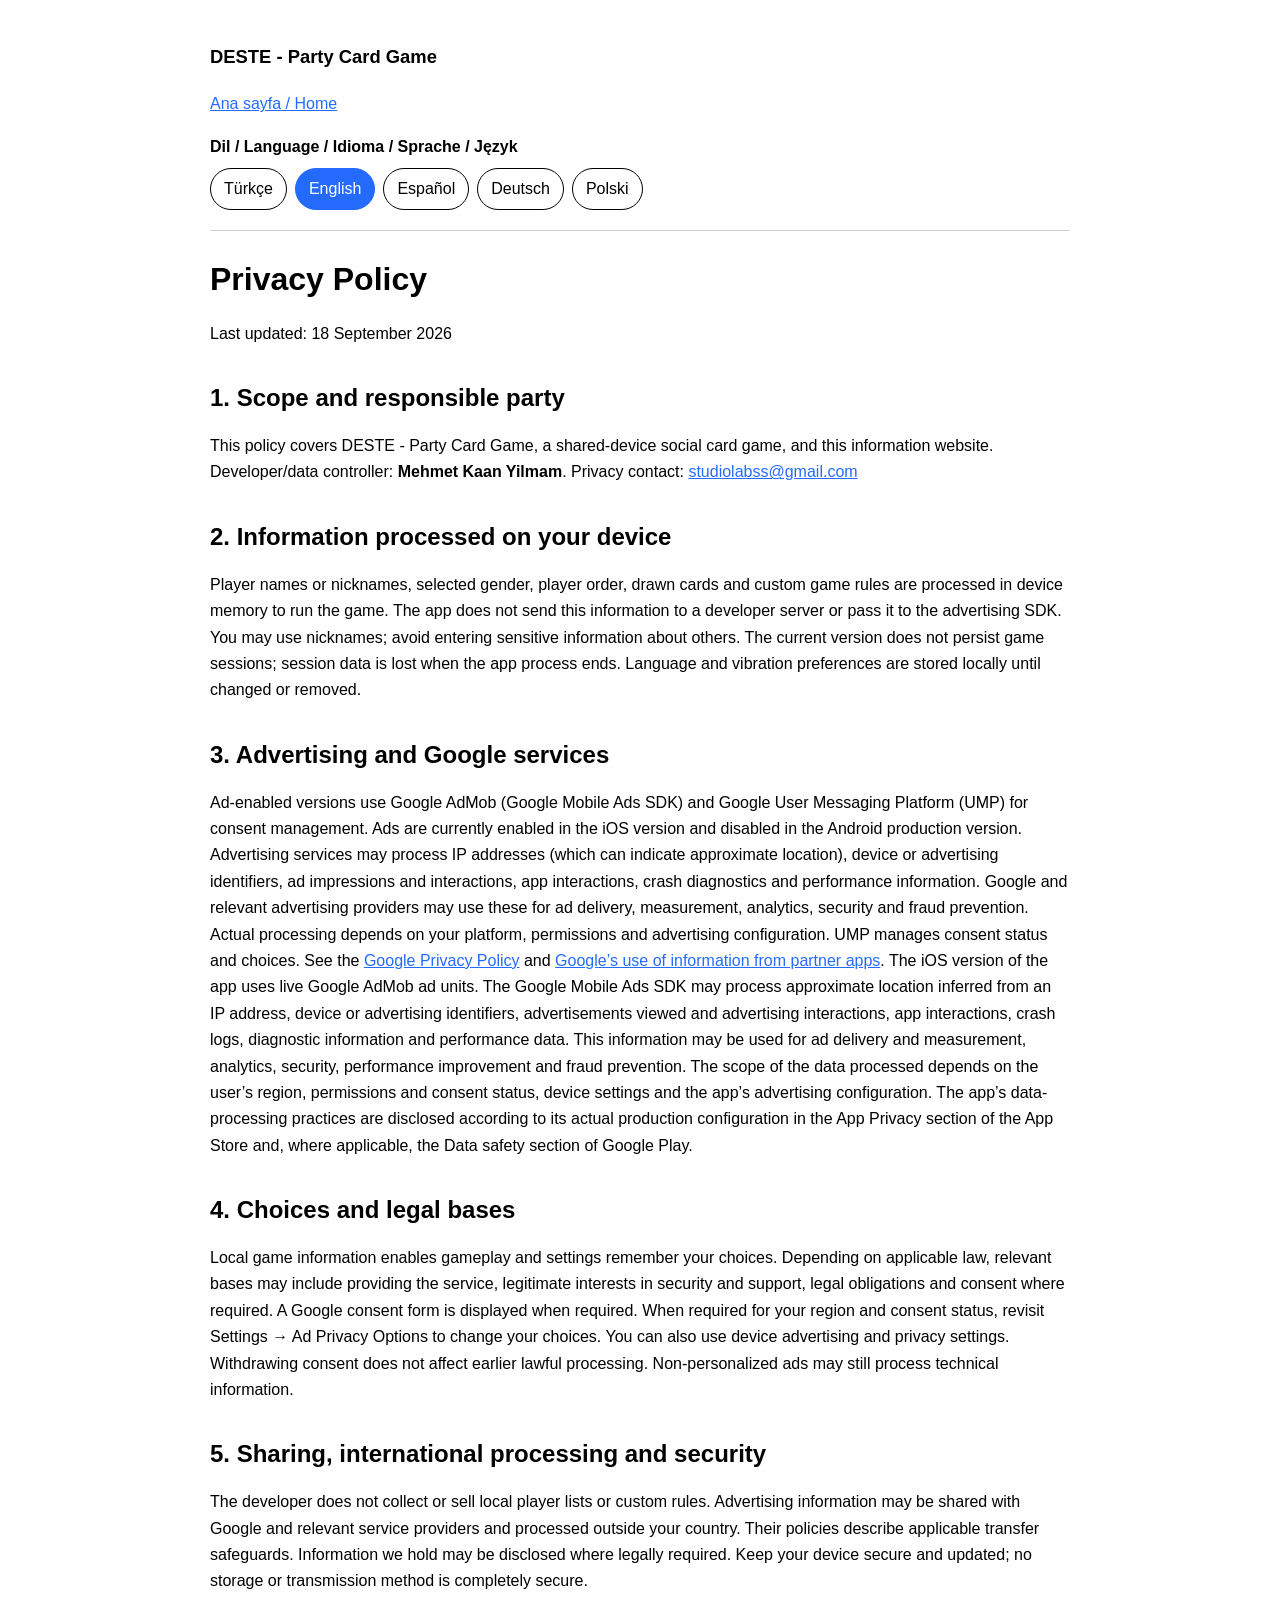
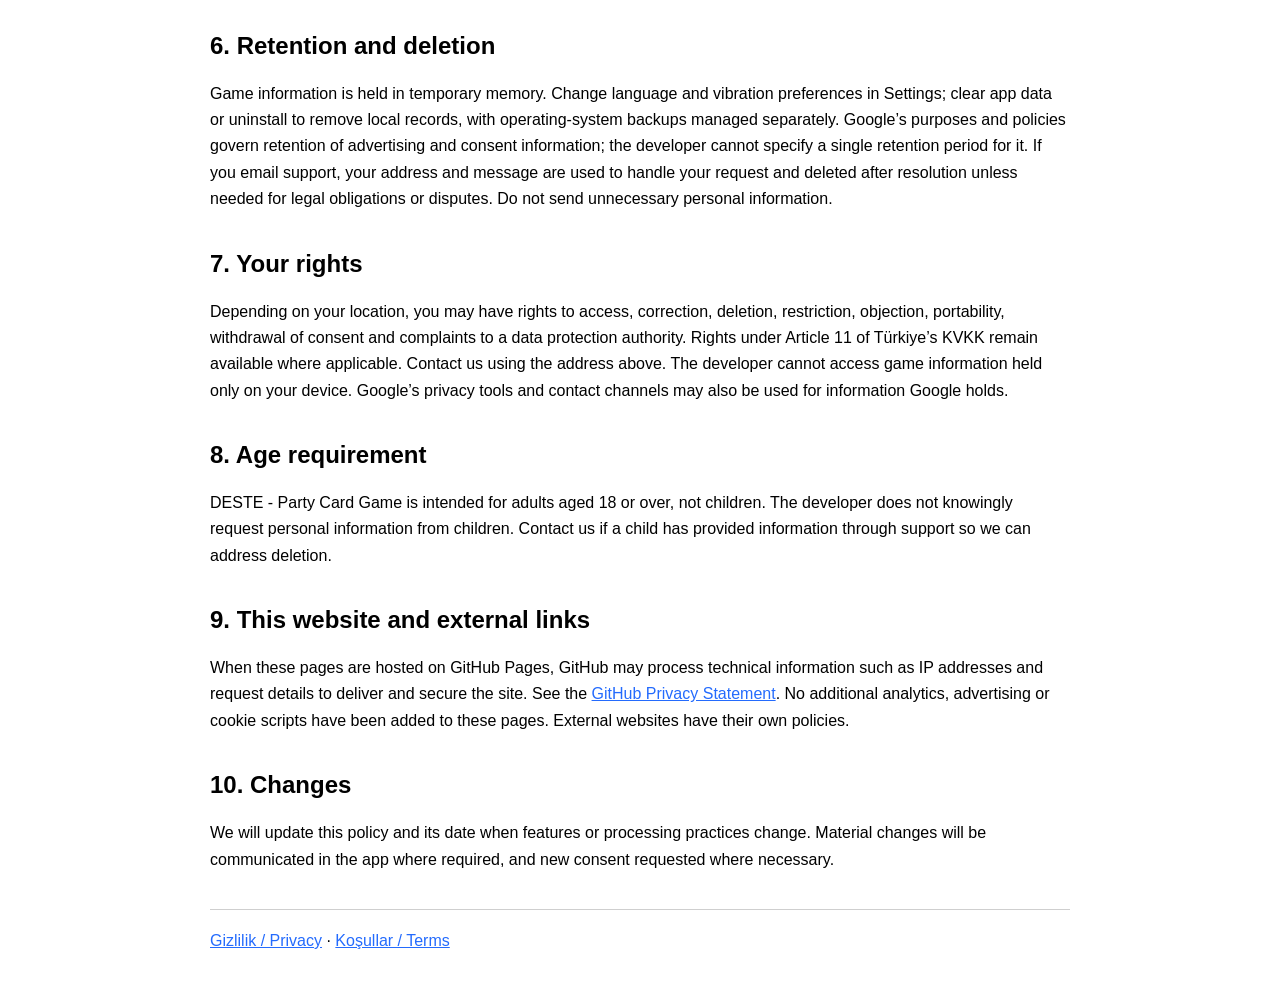
==== commit 77d52600: "Update privacy.html" ====
--- a/privacy.html
+++ b/privacy.html
@@ -11,7 +11,6 @@
     footer{border-top:1px solid #8886;padding-top:18px;margin-top:36px}
     h1,h2{line-height:1.25} h2{margin-top:1.5em}
     .brand{font-size:1.15rem;font-weight:700}
-    .notice{padding:12px 14px;border-left:4px solid #e6a700;background:#e6a70018}
     .label{display:block;margin-bottom:8px;font-weight:600}
     .switcher{display:flex;flex-wrap:wrap;gap:8px}
     button{border:1px solid currentColor;border-radius:999px;padding:7px 13px;background:transparent;color:inherit;cursor:pointer;font:inherit}
@@ -41,7 +40,6 @@
       tr: {
         heading: "Gizlilik Politikası",
         updated: "Son güncelleme: 18 Eylül 2026",
-        notice: "<strong>TASLAK:</strong> Geliştirici ve iletişim bilgileri tamamlanmadan yayımlamayın.",
         sections: [
           ["1. Kapsam ve sorumlu kişi", `Bu politika, DESTE - Party Card Game adlı aynı cihaz üzerinde oynanan sosyal kart oyunu ve bu bilgilendirme sitesi için geçerlidir. Geliştirici/veri sorumlusu: <strong>Mehmet Kaan Yilmam</strong>. Gizlilik iletişimi: <a href="mailto:studiolabss@gmail.com">studiolabss@gmail.com</a>`],
           ["2. Oyun sırasında cihazınızda işlenen bilgiler", "Oyuncu adı veya takma adı, seçilen cinsiyet, oyuncu sırası, çekilen kartlar ve yazdığınız oyun kuralları oyun işlevlerini sağlamak için cihaz belleğinde işlenir. Bunlar geliştiricinin sunucusuna gönderilmez veya reklam SDK’sına uygulama tarafından aktarılmaz. Takma ad kullanabilirsiniz; başka kişilere ait hassas bilgileri oyun kurallarına yazmayın. Mevcut sürüm oyun oturumunu kalıcı olarak kaydetmez; uygulama işlemi sonlandırıldığında oturum kaybolur. Dil ve titreşim tercihleri cihazda kalıcı olarak saklanır."],
@@ -139,7 +137,7 @@
       const policy = policies[lang];
       document.documentElement.lang = lang;
       content.setAttribute("lang", lang);
-      content.innerHTML = `<p class="notice">${policy.notice}</p><h1>${policy.heading}</h1><p>${policy.updated}</p>` +
+      content.innerHTML = `<h1>${policy.heading}</h1><p>${policy.updated}</p>` +
         policy.sections.map(([title, body]) => `<section><h2>${title}</h2><p>${body}</p></section>`).join("");
       buttons.forEach(button => button.setAttribute("aria-pressed", String(button.dataset.lang === lang)));
       if (updateHash) history.replaceState(null, "", `#${lang}`);
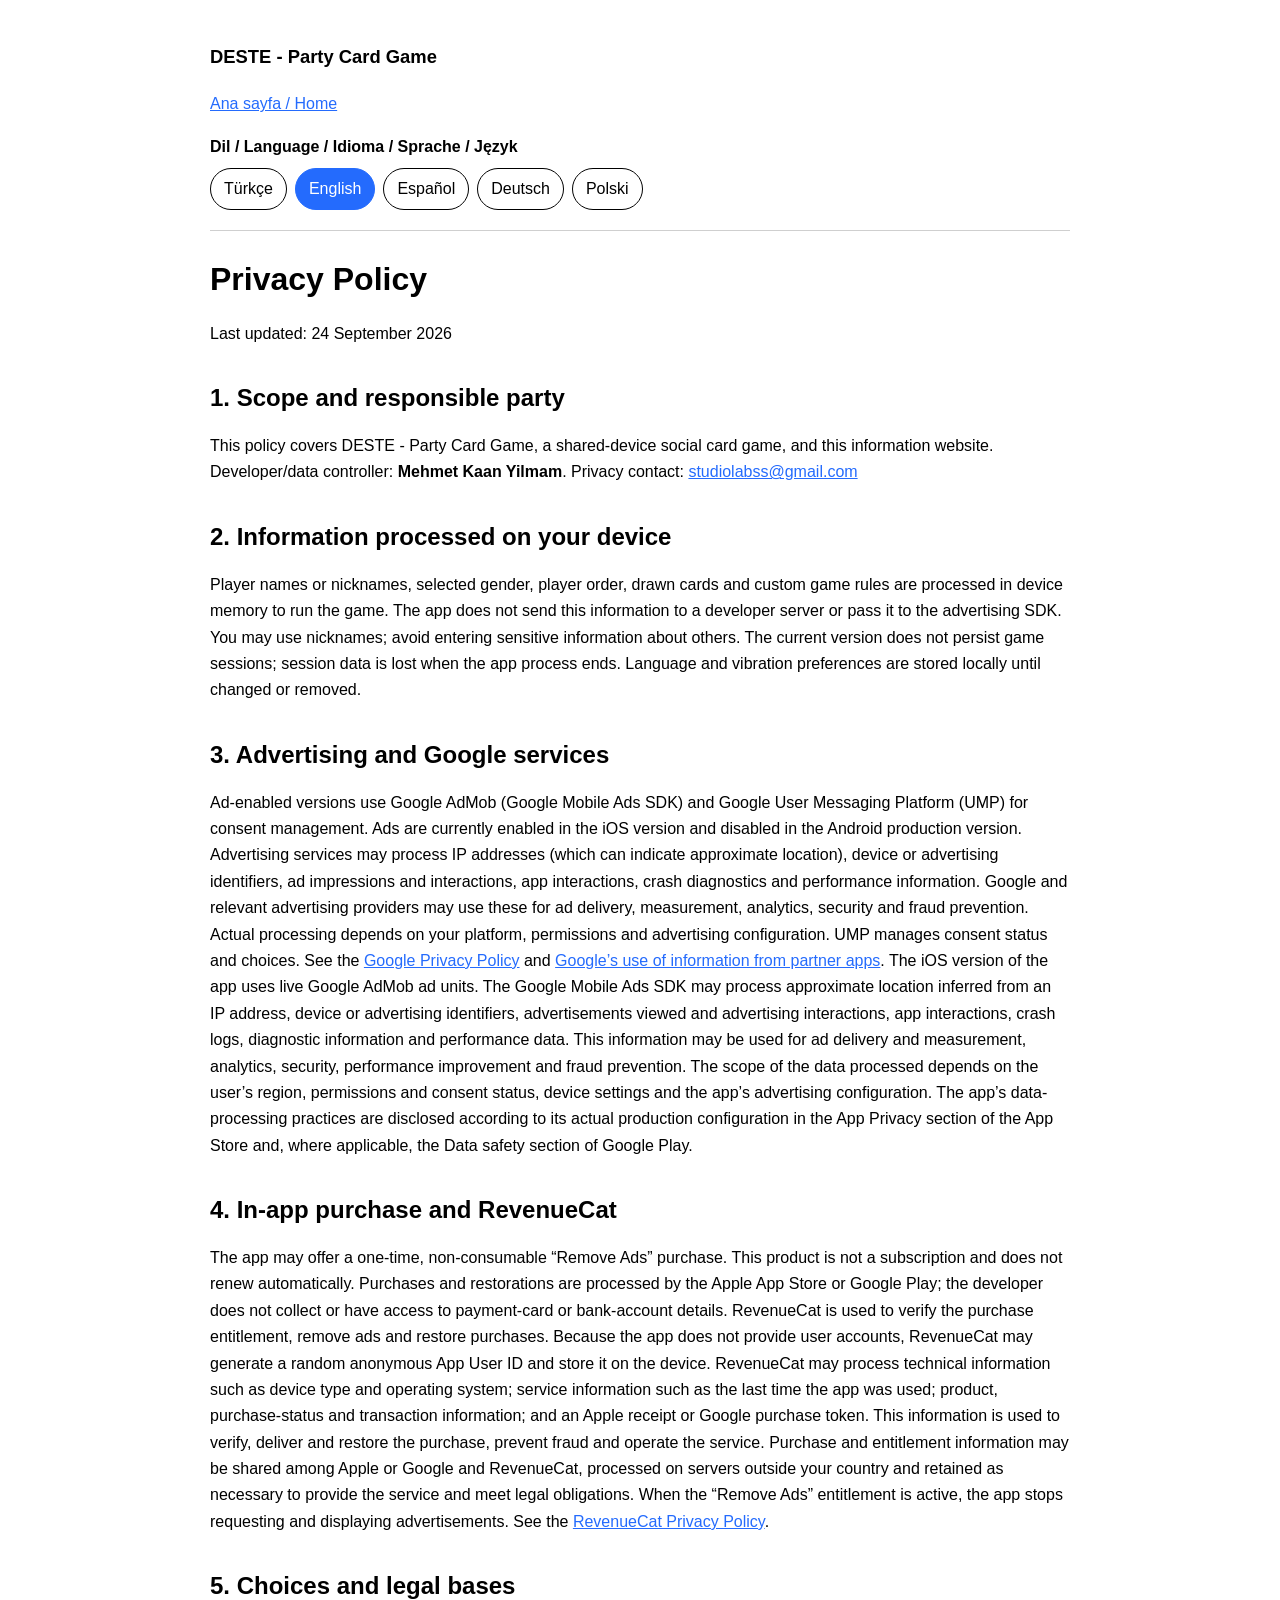
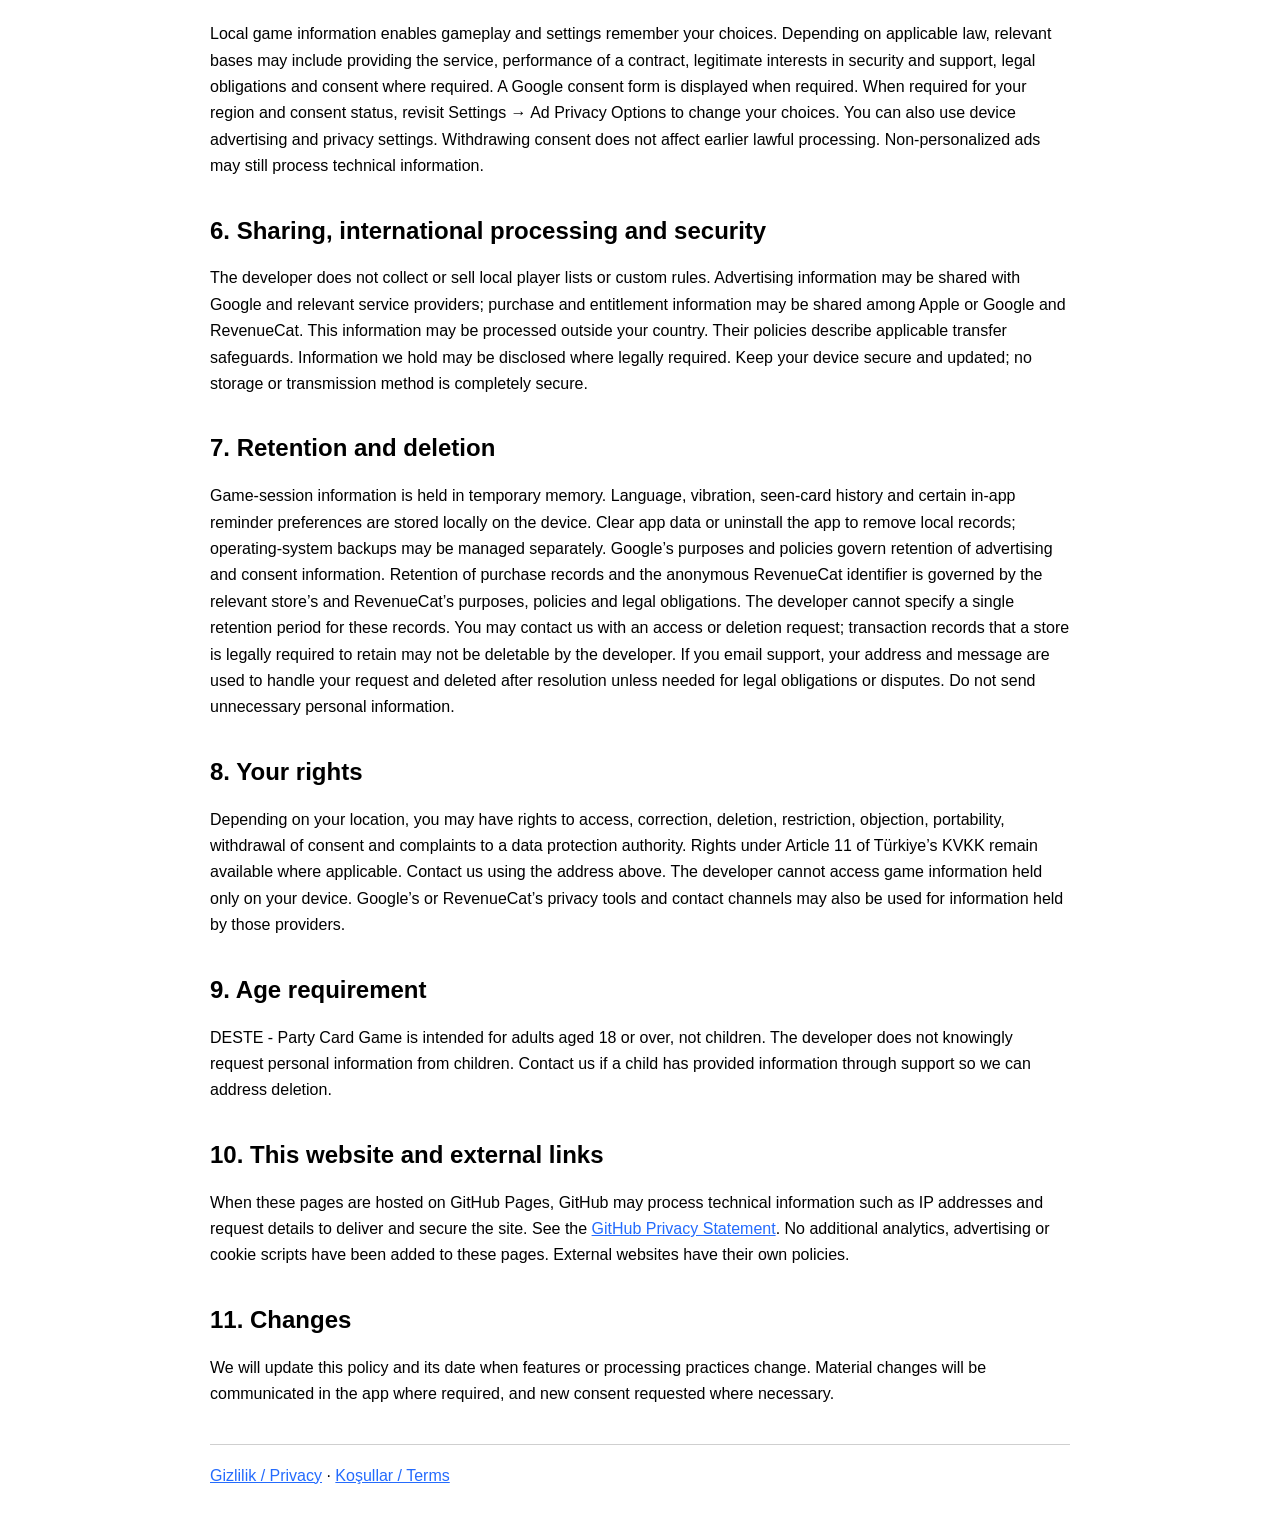
==== commit c378c805: "Add files via upload" ====
--- a/privacy.html
+++ b/privacy.html
@@ -39,91 +39,96 @@
     const policies = {
       tr: {
         heading: "Gizlilik Politikası",
-        updated: "Son güncelleme: 18 Eylül 2026",
+        updated: "Son güncelleme: 24 Eylül 2026",
         sections: [
           ["1. Kapsam ve sorumlu kişi", `Bu politika, DESTE - Party Card Game adlı aynı cihaz üzerinde oynanan sosyal kart oyunu ve bu bilgilendirme sitesi için geçerlidir. Geliştirici/veri sorumlusu: <strong>Mehmet Kaan Yilmam</strong>. Gizlilik iletişimi: <a href="mailto:studiolabss@gmail.com">studiolabss@gmail.com</a>`],
           ["2. Oyun sırasında cihazınızda işlenen bilgiler", "Oyuncu adı veya takma adı, seçilen cinsiyet, oyuncu sırası, çekilen kartlar ve yazdığınız oyun kuralları oyun işlevlerini sağlamak için cihaz belleğinde işlenir. Bunlar geliştiricinin sunucusuna gönderilmez veya reklam SDK’sına uygulama tarafından aktarılmaz. Takma ad kullanabilirsiniz; başka kişilere ait hassas bilgileri oyun kurallarına yazmayın. Mevcut sürüm oyun oturumunu kalıcı olarak kaydetmez; uygulama işlemi sonlandırıldığında oturum kaybolur. Dil ve titreşim tercihleri cihazda kalıcı olarak saklanır."],
           ["3. Reklamlar ve Google hizmetleri", `DESTE - Party Card Game, reklamların etkin olduğu sürümlerde Google AdMob (Google Mobile Ads SDK) ve izin tercihleri için Google User Messaging Platform (UMP) kullanır. Mevcut iOS sürümünde reklamlar etkindir; Android üretim sürümünde reklamlar şu anda kapalıdır. Reklam hizmetleri IP adresi (yaklaşık konum çıkarmak için kullanılabilir), cihaz veya reklam tanımlayıcıları, reklam gösterimleri ve etkileşimleri, uygulama etkileşimleri, çökme ve performans bilgilerini işleyebilir. Bunlar reklam sunma, ölçüm, analiz, güvenlik ve sahtekârlığı önleme amaçlarıyla Google ve ilgili reklam hizmeti sağlayıcılarınca kullanılabilir. İşlenen bilgiler platforma, izinlerinize ve reklam yapılandırmasına bağlıdır. UMP izin durumunuzu ve tercihlerinizi yönetir. Ayrıntılar: <a href="https://policies.google.com/privacy">Google Gizlilik Politikası</a> ve <a href="https://policies.google.com/technologies/partner-sites">Google’ın iş ortağı uygulamalarındaki veri kullanımı</a>. Uygulamanın iOS sürümünde gerçek Google AdMob reklam birimleri kullanılmaktadır. Google Mobile Ads SDK; IP adresi üzerinden belirlenebilen yaklaşık konum, cihaz veya reklam tanımlayıcıları, görüntülenen reklamlar ve reklam etkileşimleri, uygulama etkileşimleri, çökme kayıtları, tanılama bilgileri ve performans verilerini işleyebilir. Bu bilgiler reklamların sunulması ve ölçülmesi, analiz, güvenlik, performans iyileştirme ve sahtekârlığın önlenmesi amaçlarıyla kullanılabilir. İşlenen verilerin kapsamı; kullanıcının bölgesine, izin ve rıza durumuna, cihaz ayarlarına ve uygulamadaki reklam yapılandırmasına bağlıdır. Uygulamanın veri işleme uygulamaları, üretimde kullanılan gerçek yapılandırmaya göre App Store’daki Uygulama Gizliliği beyanlarında ve ilgili olduğu ölçüde Google Play Veri Güvenliği bölümünde açıklanır.
 `],
-          ["4. Tercihleriniz ve hukuki dayanaklar", "Yerel oyun verileri oyunu sunmak; ayarlar seçiminizi hatırlamak için işlenir. Uygulanabilir hukuka göre hizmetin sağlanması, güvenlik ve destek için meşru menfaat, yasal yükümlülükler ve gerektiğinde rıza ilgili dayanakları oluşturabilir. Reklamlarla ilgili rıza gerekli olduğunda Google izin formu gösterilir. Bölgeniz ve izin durumunuz gerektirdiğinde Ayarlar → Reklam Gizlilik Seçenekleri üzerinden tercihlerinizi değiştirebilirsiniz. Cihazınızın reklam ve gizlilik ayarlarını da kullanabilirsiniz. Rızanın geri alınması önceki hukuka uygun işlemleri etkilemez; kişiselleştirilmemiş reklamlar da bazı teknik verileri işleyebilir."],
-          ["5. Paylaşım, yurt dışı işleme ve güvenlik", "Geliştirici yerel oyuncu listesini veya oyun içi kural metinlerini toplamaz ve satmaz. Reklam verileri Google ve ilgili sağlayıcılara aktarılabilir ve yaşadığınız ülke dışındaki sunucularda işlenebilir. Sağlayıcıların aktarım ve koruma uygulamaları kendi politikalarında açıklanır. Yasal zorunluluklar kapsamında elimizde bulunan bilgiler yetkili mercilerle paylaşılabilir. Cihazınızı ve işletim sisteminizi güncel tutun; hiçbir depolama veya aktarım yöntemi mutlak güvenlik garantisi sunmaz."],
-          ["6. Saklama ve silme", "Oyun verileri geçici bellektedir. Dil ve titreşim tercihlerini ayarlardan değiştirebilir, uygulama verilerini silerek veya uygulamayı kaldırarak yerel kayıtları kaldırabilirsiniz; işletim sistemi yedekleri ayrı olarak yönetilir. Reklam ve izin verilerinin saklama süreleri Google’ın amaçları ve politikalarına bağlıdır; geliştirici bunlar için tek bir süre belirleyemez. Destek için e-posta gönderirseniz adresiniz ve mesajınız talebi yanıtlamak için işlenir; talep tamamlandıktan sonra hukuki zorunluluk veya uyuşmazlık için gerekli olmadıkça silinir. Gereksiz kişisel bilgi göndermeyin."],
-          ["7. Haklarınız", "Bulunduğunuz yere göre verilerinize erişme, düzeltme, silme, işlemeyi kısıtlama, itiraz, taşınabilirlik, rızayı geri alma ve yetkili veri koruma makamına şikâyet haklarınız olabilir. Türkiye’de KVKK madde 11 kapsamındaki haklarınız saklıdır. Taleplerinizi yukarıdaki iletişim adresine iletin. Cihazda kalan oyun verilerine geliştiricinin erişimi yoktur; Google’ın tuttuğu bilgiler için Google gizlilik araçları veya başvuru kanalları da kullanılabilir."],
-          ["8. Yaş sınırı", "DESTE - Party Card Game yetişkinlere (18+) yöneliktir ve çocuklar için tasarlanmamıştır. Geliştirici bilerek çocuklardan kişisel bilgi talep etmez. Bir çocuğun destek kanalıyla bilgi gönderdiğini düşünüyorsanız silme talebi için bizimle iletişime geçin."],
-          ["9. Bu web sitesi ve dış bağlantılar", `Bu sayfalar GitHub Pages üzerinde yayımlandığında GitHub, siteyi sunmak ve güvenliğini sağlamak için IP adresi ve istek bilgileri gibi teknik verileri işleyebilir. Bkz. <a href="https://docs.github.com/en/site-policy/privacy-policies/github-general-privacy-statement">GitHub Gizlilik Bildirimi</a>. Bu sayfalara ayrıca analiz, reklam veya çerez betiği eklenmemiştir. Harici bağlantıları açtığınızda ilgili sitenin politikası geçerlidir.`],
-          ["10. Değişiklikler", "Özellikler veya veri işleme uygulamaları değişirse bu politika güncellenir ve tarih değiştirilir. Önemli değişiklikler için gerektiğinde uygulama içinde bildirim yapılır ve yeni rıza gerekiyorsa istenir."]
+          ["4. Uygulama içi satın alma ve RevenueCat", `Uygulama, tek seferlik ve tüketilemeyen “Reklamları Kaldır” satın alımını sunabilir. Bu ürün abonelik değildir ve otomatik olarak yenilenmez. Satın alma ve geri yükleme işlemleri Apple App Store veya Google Play tarafından gerçekleştirilir; geliştirici ödeme kartı veya banka hesabı bilgilerinizi toplamaz ve bu bilgilere erişemez. Satın alma hakkını doğrulamak, reklamları kaldırmak ve satın alımları geri yüklemek için RevenueCat kullanılır. Uygulamada kullanıcı hesabı bulunmadığından RevenueCat rastgele ve anonim bir uygulama kullanıcı kimliği oluşturup cihazda saklayabilir. RevenueCat; cihaz türü ve işletim sistemi gibi teknik bilgileri, uygulamanın son kullanım zamanı gibi hizmet bilgilerini, ürün ve satın alma durumunu, işlem bilgilerini, Apple makbuzunu veya Google satın alma belirtecini işleyebilir. Bu bilgiler satın alımın doğrulanması, sunulması ve geri yüklenmesi, dolandırıcılığın önlenmesi ve hizmetin işletilmesi için kullanılır. Satın alma ve yetkilendirme bilgileri Apple veya Google ile RevenueCat arasında paylaşılabilir, yaşadığınız ülke dışındaki sunucularda işlenebilir ve hizmetin sunulması ile hukuki yükümlülükler için gerekli süre boyunca saklanabilir. “Reklamları Kaldır” hakkı etkin olduğunda uygulama reklam istemeyi ve göstermeyi durdurur. Ayrıntılar: <a href="https://www.revenuecat.com/privacy">RevenueCat Gizlilik Politikası</a>.`],
+          ["5. Tercihleriniz ve hukuki dayanaklar", "Yerel oyun verileri oyunu sunmak; ayarlar seçiminizi hatırlamak için işlenir. Uygulanabilir hukuka göre hizmetin sağlanması, güvenlik ve destek için meşru menfaat, sözleşmenin ifası, yasal yükümlülükler ve gerektiğinde rıza ilgili dayanakları oluşturabilir. Reklamlarla ilgili rıza gerekli olduğunda Google izin formu gösterilir. Bölgeniz ve izin durumunuz gerektirdiğinde Ayarlar → Reklam Gizlilik Seçenekleri üzerinden tercihlerinizi değiştirebilirsiniz. Cihazınızın reklam ve gizlilik ayarlarını da kullanabilirsiniz. Rızanın geri alınması önceki hukuka uygun işlemleri etkilemez; kişiselleştirilmemiş reklamlar da bazı teknik verileri işleyebilir."],
+          ["6. Paylaşım, yurt dışı işleme ve güvenlik", "Geliştirici yerel oyuncu listesini veya oyun içi kural metinlerini toplamaz ve satmaz. Reklam verileri Google ve ilgili sağlayıcılara; satın alma ve yetkilendirme verileri Apple veya Google ile RevenueCat’e aktarılabilir ve yaşadığınız ülke dışındaki sunucularda işlenebilir. Sağlayıcıların aktarım ve koruma uygulamaları kendi politikalarında açıklanır. Yasal zorunluluklar kapsamında elimizde bulunan bilgiler yetkili mercilerle paylaşılabilir. Cihazınızı ve işletim sisteminizi güncel tutun; hiçbir depolama veya aktarım yöntemi mutlak güvenlik garantisi sunmaz."],
+          ["7. Saklama ve silme", "Oyun oturumu verileri geçici bellektedir. Dil, titreşim, görülen kart geçmişi ve bazı uygulama içi hatırlatma tercihleri cihazda yerel olarak saklanır. Uygulama verilerini silerek veya uygulamayı kaldırarak yerel kayıtları kaldırabilirsiniz; işletim sistemi yedekleri ayrı olarak yönetilir. Reklam ve izin verilerinin saklama süreleri Google’ın; satın alma kayıtları ve anonim RevenueCat kimliğinin saklama süreleri ise ilgili mağaza ile RevenueCat’in amaçları, politikaları ve hukuki yükümlülüklerine bağlıdır. Geliştirici bunlar için tek bir süre belirleyemez. Erişim veya silme talebi için bizimle iletişime geçebilirsiniz; mağazanın hukuken saklaması gereken işlem kayıtları geliştirici tarafından silinemeyebilir. Destek için e-posta gönderirseniz adresiniz ve mesajınız talebi yanıtlamak için işlenir; talep tamamlandıktan sonra hukuki zorunluluk veya uyuşmazlık için gerekli olmadıkça silinir. Gereksiz kişisel bilgi göndermeyin."],
+          ["8. Haklarınız", "Bulunduğunuz yere göre verilerinize erişme, düzeltme, silme, işlemeyi kısıtlama, itiraz, taşınabilirlik, rızayı geri alma ve yetkili veri koruma makamına şikâyet haklarınız olabilir. Türkiye’de KVKK madde 11 kapsamındaki haklarınız saklıdır. Taleplerinizi yukarıdaki iletişim adresine iletin. Cihazda kalan oyun verilerine geliştiricinin erişimi yoktur; Google veya RevenueCat’in tuttuğu bilgiler için ilgili sağlayıcının gizlilik araçları veya başvuru kanalları da kullanılabilir."],
+          ["9. Yaş sınırı", "DESTE - Party Card Game yetişkinlere (18+) yöneliktir ve çocuklar için tasarlanmamıştır. Geliştirici bilerek çocuklardan kişisel bilgi talep etmez. Bir çocuğun destek kanalıyla bilgi gönderdiğini düşünüyorsanız silme talebi için bizimle iletişime geçin."],
+          ["10. Bu web sitesi ve dış bağlantılar", `Bu sayfalar GitHub Pages üzerinde yayımlandığında GitHub, siteyi sunmak ve güvenliğini sağlamak için IP adresi ve istek bilgileri gibi teknik verileri işleyebilir. Bkz. <a href="https://docs.github.com/en/site-policy/privacy-policies/github-general-privacy-statement">GitHub Gizlilik Bildirimi</a>. Bu sayfalara ayrıca analiz, reklam veya çerez betiği eklenmemiştir. Harici bağlantıları açtığınızda ilgili sitenin politikası geçerlidir.`],
+          ["11. Değişiklikler", "Özellikler veya veri işleme uygulamaları değişirse bu politika güncellenir ve tarih değiştirilir. Önemli değişiklikler için gerektiğinde uygulama içinde bildirim yapılır ve yeni rıza gerekiyorsa istenir."]
         ]
       },
       en: {
         heading: "Privacy Policy",
-        updated: "Last updated: 18 September 2026",
+        updated: "Last updated: 24 September 2026",
         notice: "<strong>DRAFT:</strong> Do not publish until the developer and contact details are complete.",
         sections: [
-          ["1. Scope and responsible party", `This policy covers DESTE - Party Card Game, a shared-device social card game, and this information website. Developer/data controller: <strong>Mehmet Kaan Yilmam</strong>. Privacy contact: <a href="mailto:studiolabss0@gmail.com">studiolabss@gmail.com</a>`],
+          ["1. Scope and responsible party", `This policy covers DESTE - Party Card Game, a shared-device social card game, and this information website. Developer/data controller: <strong>Mehmet Kaan Yilmam</strong>. Privacy contact: <a href="mailto:studiolabss@gmail.com">studiolabss@gmail.com</a>`],
           ["2. Information processed on your device", "Player names or nicknames, selected gender, player order, drawn cards and custom game rules are processed in device memory to run the game. The app does not send this information to a developer server or pass it to the advertising SDK. You may use nicknames; avoid entering sensitive information about others. The current version does not persist game sessions; session data is lost when the app process ends. Language and vibration preferences are stored locally until changed or removed."],
           ["3. Advertising and Google services", `Ad-enabled versions use Google AdMob (Google Mobile Ads SDK) and Google User Messaging Platform (UMP) for consent management. Ads are currently enabled in the iOS version and disabled in the Android production version. Advertising services may process IP addresses (which can indicate approximate location), device or advertising identifiers, ad impressions and interactions, app interactions, crash diagnostics and performance information. Google and relevant advertising providers may use these for ad delivery, measurement, analytics, security and fraud prevention. Actual processing depends on your platform, permissions and advertising configuration. UMP manages consent status and choices. See the <a href="https://policies.google.com/privacy">Google Privacy Policy</a> and <a href="https://policies.google.com/technologies/partner-sites">Google’s use of information from partner apps</a>. The iOS version of the app uses live Google AdMob ad units. The Google Mobile Ads SDK may process approximate location inferred from an IP address, device or advertising identifiers, advertisements viewed and advertising interactions, app interactions, crash logs, diagnostic information and performance data. This information may be used for ad delivery and measurement, analytics, security, performance improvement and fraud prevention. The scope of the data processed depends on the user’s region, permissions and consent status, device settings and the app’s advertising configuration. The app’s data-processing practices are disclosed according to its actual production configuration in the App Privacy section of the App Store and, where applicable, the Data safety section of Google Play.
 `],
-          ["4. Choices and legal bases", "Local game information enables gameplay and settings remember your choices. Depending on applicable law, relevant bases may include providing the service, legitimate interests in security and support, legal obligations and consent where required. A Google consent form is displayed when required. When required for your region and consent status, revisit Settings → Ad Privacy Options to change your choices. You can also use device advertising and privacy settings. Withdrawing consent does not affect earlier lawful processing. Non-personalized ads may still process technical information."],
-          ["5. Sharing, international processing and security", "The developer does not collect or sell local player lists or custom rules. Advertising information may be shared with Google and relevant service providers and processed outside your country. Their policies describe applicable transfer safeguards. Information we hold may be disclosed where legally required. Keep your device secure and updated; no storage or transmission method is completely secure."],
-          ["6. Retention and deletion", "Game information is held in temporary memory. Change language and vibration preferences in Settings; clear app data or uninstall to remove local records, with operating-system backups managed separately. Google’s purposes and policies govern retention of advertising and consent information; the developer cannot specify a single retention period for it. If you email support, your address and message are used to handle your request and deleted after resolution unless needed for legal obligations or disputes. Do not send unnecessary personal information."],
-          ["7. Your rights", "Depending on your location, you may have rights to access, correction, deletion, restriction, objection, portability, withdrawal of consent and complaints to a data protection authority. Rights under Article 11 of Türkiye’s KVKK remain available where applicable. Contact us using the address above. The developer cannot access game information held only on your device. Google’s privacy tools and contact channels may also be used for information Google holds."],
-          ["8. Age requirement", "DESTE - Party Card Game is intended for adults aged 18 or over, not children. The developer does not knowingly request personal information from children. Contact us if a child has provided information through support so we can address deletion."],
-          ["9. This website and external links", `When these pages are hosted on GitHub Pages, GitHub may process technical information such as IP addresses and request details to deliver and secure the site. See the <a href="https://docs.github.com/en/site-policy/privacy-policies/github-general-privacy-statement">GitHub Privacy Statement</a>. No additional analytics, advertising or cookie scripts have been added to these pages. External websites have their own policies.`],
-          ["10. Changes", "We will update this policy and its date when features or processing practices change. Material changes will be communicated in the app where required, and new consent requested where necessary."]
+          ["4. In-app purchase and RevenueCat", `The app may offer a one-time, non-consumable “Remove Ads” purchase. This product is not a subscription and does not renew automatically. Purchases and restorations are processed by the Apple App Store or Google Play; the developer does not collect or have access to payment-card or bank-account details. RevenueCat is used to verify the purchase entitlement, remove ads and restore purchases. Because the app does not provide user accounts, RevenueCat may generate a random anonymous App User ID and store it on the device. RevenueCat may process technical information such as device type and operating system; service information such as the last time the app was used; product, purchase-status and transaction information; and an Apple receipt or Google purchase token. This information is used to verify, deliver and restore the purchase, prevent fraud and operate the service. Purchase and entitlement information may be shared among Apple or Google and RevenueCat, processed on servers outside your country and retained as necessary to provide the service and meet legal obligations. When the “Remove Ads” entitlement is active, the app stops requesting and displaying advertisements. See the <a href="https://www.revenuecat.com/privacy">RevenueCat Privacy Policy</a>.`],
+          ["5. Choices and legal bases", "Local game information enables gameplay and settings remember your choices. Depending on applicable law, relevant bases may include providing the service, performance of a contract, legitimate interests in security and support, legal obligations and consent where required. A Google consent form is displayed when required. When required for your region and consent status, revisit Settings → Ad Privacy Options to change your choices. You can also use device advertising and privacy settings. Withdrawing consent does not affect earlier lawful processing. Non-personalized ads may still process technical information."],
+          ["6. Sharing, international processing and security", "The developer does not collect or sell local player lists or custom rules. Advertising information may be shared with Google and relevant service providers; purchase and entitlement information may be shared among Apple or Google and RevenueCat. This information may be processed outside your country. Their policies describe applicable transfer safeguards. Information we hold may be disclosed where legally required. Keep your device secure and updated; no storage or transmission method is completely secure."],
+          ["7. Retention and deletion", "Game-session information is held in temporary memory. Language, vibration, seen-card history and certain in-app reminder preferences are stored locally on the device. Clear app data or uninstall the app to remove local records; operating-system backups may be managed separately. Google’s purposes and policies govern retention of advertising and consent information. Retention of purchase records and the anonymous RevenueCat identifier is governed by the relevant store’s and RevenueCat’s purposes, policies and legal obligations. The developer cannot specify a single retention period for these records. You may contact us with an access or deletion request; transaction records that a store is legally required to retain may not be deletable by the developer. If you email support, your address and message are used to handle your request and deleted after resolution unless needed for legal obligations or disputes. Do not send unnecessary personal information."],
+          ["8. Your rights", "Depending on your location, you may have rights to access, correction, deletion, restriction, objection, portability, withdrawal of consent and complaints to a data protection authority. Rights under Article 11 of Türkiye’s KVKK remain available where applicable. Contact us using the address above. The developer cannot access game information held only on your device. Google’s or RevenueCat’s privacy tools and contact channels may also be used for information held by those providers."],
+          ["9. Age requirement", "DESTE - Party Card Game is intended for adults aged 18 or over, not children. The developer does not knowingly request personal information from children. Contact us if a child has provided information through support so we can address deletion."],
+          ["10. This website and external links", `When these pages are hosted on GitHub Pages, GitHub may process technical information such as IP addresses and request details to deliver and secure the site. See the <a href="https://docs.github.com/en/site-policy/privacy-policies/github-general-privacy-statement">GitHub Privacy Statement</a>. No additional analytics, advertising or cookie scripts have been added to these pages. External websites have their own policies.`],
+          ["11. Changes", "We will update this policy and its date when features or processing practices change. Material changes will be communicated in the app where required, and new consent requested where necessary."]
         ]
       },
       es: {
         heading: "Política de privacidad",
-        updated: "Última actualización: 18 de septiembre de 2026",
+        updated: "Última actualización: 24 de septiembre de 2026",
         notice: "<strong>BORRADOR:</strong> No publique esta política hasta completar los datos del desarrollador y de contacto.",
         sections: [
           ["1. Ámbito de aplicación y responsable", `Esta política se aplica a DESTE - Party Card Game, un juego social de cartas para jugar en un dispositivo compartido, y a este sitio web informativo. Desarrollador/responsable del tratamiento: <strong>Mehmet Kaan Yilmam</strong>. Contacto de privacidad: <a href="mailto:studiolabss@gmail.com">studiolabss@gmail.com</a>`],
           ["2. Información tratada en su dispositivo", "Los nombres o apodos de los jugadores, el género seleccionado, el orden de los jugadores, las cartas extraídas y las reglas de juego personalizadas se tratan en la memoria del dispositivo para ejecutar el juego. La aplicación no envía esta información a un servidor del desarrollador ni la transmite al SDK de publicidad. Puede utilizar apodos; evite introducir información sensible sobre otras personas. La versión actual no guarda las sesiones de juego de forma permanente; los datos de la sesión se pierden cuando finaliza el proceso de la aplicación. Las preferencias de idioma y vibración se almacenan localmente hasta que se cambian o eliminan."],
           ["3. Publicidad y servicios de Google", `Las versiones con publicidad utilizan Google AdMob (Google Mobile Ads SDK) y Google User Messaging Platform (UMP) para gestionar el consentimiento. Actualmente, los anuncios están habilitados en la versión para iOS y deshabilitados en la versión de producción para Android. Los servicios publicitarios pueden tratar direcciones IP (que pueden indicar una ubicación aproximada), identificadores del dispositivo o publicitarios, impresiones e interacciones con anuncios, interacciones con la aplicación, diagnósticos de fallos e información de rendimiento. Google y los proveedores publicitarios correspondientes pueden utilizar estos datos para mostrar anuncios, realizar mediciones y análisis, garantizar la seguridad y prevenir el fraude. El tratamiento efectivo depende de su plataforma, permisos y configuración publicitaria. UMP gestiona el estado y las opciones de consentimiento. Consulte la <a href="https://policies.google.com/privacy">Política de Privacidad de Google</a> y la información sobre <a href="https://policies.google.com/technologies/partner-sites">cómo utiliza Google los datos de aplicaciones asociadas</a>. La versión para iOS de la aplicación utiliza unidades publicitarias reales de Google AdMob. El SDK de Google Mobile Ads puede tratar la ubicación aproximada obtenida a partir de la dirección IP, identificadores del dispositivo o identificadores publicitarios, anuncios visualizados e interacciones con anuncios, interacciones con la aplicación, registros de fallos, información de diagnóstico y datos de rendimiento. Esta información puede utilizarse para mostrar y medir anuncios, realizar análisis, garantizar la seguridad, mejorar el rendimiento y prevenir el fraude. El alcance de los datos tratados depende de la región del usuario, sus permisos y el estado de su consentimiento, los ajustes del dispositivo y la configuración publicitaria de la aplicación. Las prácticas de tratamiento de datos de la aplicación se declaran según su configuración real de producción en la sección Privacidad de la app de App Store y, cuando corresponda, en la sección Seguridad de los datos de Google Play.
 `],
-          ["4. Sus opciones y bases jurídicas", "La información local del juego permite su funcionamiento y los ajustes recuerdan sus elecciones. Según la legislación aplicable, las bases jurídicas pueden incluir la prestación del servicio, los intereses legítimos relacionados con la seguridad y la asistencia, las obligaciones legales y el consentimiento cuando sea necesario. Cuando se requiera consentimiento para la publicidad, se mostrará un formulario de Google. Cuando su región y el estado de su consentimiento lo requieran, puede cambiar sus opciones en Ajustes → Opciones de privacidad de anuncios. También puede utilizar los ajustes de publicidad y privacidad del dispositivo. La retirada del consentimiento no afecta al tratamiento lícito realizado anteriormente. Los anuncios no personalizados también pueden tratar determinada información técnica."],
-          ["5. Comunicación, tratamiento internacional y seguridad", "El desarrollador no recopila ni vende las listas locales de jugadores ni las reglas personalizadas. La información publicitaria puede compartirse con Google y los proveedores de servicios correspondientes, y tratarse fuera de su país. Sus políticas describen las garantías aplicables a las transferencias. La información que obre en nuestro poder podrá comunicarse cuando exista una obligación legal. Mantenga su dispositivo protegido y actualizado; ningún método de almacenamiento o transmisión es completamente seguro."],
-          ["6. Conservación y eliminación", "La información del juego se mantiene en memoria temporal. Puede cambiar las preferencias de idioma y vibración en Ajustes; borre los datos de la aplicación o desinstálela para eliminar los registros locales. Las copias de seguridad del sistema operativo se gestionan por separado. Los fines y políticas de Google determinan el plazo de conservación de la información publicitaria y de consentimiento; el desarrollador no puede establecer un único plazo. Si envía un correo electrónico al servicio de asistencia, su dirección y mensaje se utilizarán para atender su solicitud y se eliminarán una vez resuelta, salvo que sean necesarios para cumplir obligaciones legales o resolver disputas. No envíe información personal innecesaria."],
-          ["7. Sus derechos", "Dependiendo de su ubicación, puede tener derechos de acceso, rectificación, supresión, limitación, oposición, portabilidad, retirada del consentimiento y reclamación ante una autoridad de protección de datos. Los derechos previstos en el artículo 11 de la KVKK de Türkiye seguirán disponibles cuando corresponda. Póngase en contacto con nosotros mediante la dirección indicada anteriormente. El desarrollador no puede acceder a la información del juego almacenada únicamente en su dispositivo. Para la información que conserva Google, también puede utilizar sus herramientas de privacidad y canales de contacto."],
-          ["8. Requisito de edad", "DESTE - Party Card Game está destinado a adultos de 18 años o más y no a menores. El desarrollador no solicita conscientemente información personal de menores. Póngase en contacto con nosotros si un menor ha facilitado información a través del servicio de asistencia para que podamos tramitar su eliminación."],
-          ["9. Este sitio web y los enlaces externos", `Cuando estas páginas se alojan en GitHub Pages, GitHub puede tratar información técnica, como direcciones IP y datos de las solicitudes, para prestar y proteger el sitio. Consulte la <a href="https://docs.github.com/en/site-policy/privacy-policies/github-general-privacy-statement">Declaración de Privacidad de GitHub</a>. No se han añadido a estas páginas otros scripts de análisis, publicidad o cookies. Los sitios web externos tienen sus propias políticas.`],
-          ["10. Cambios", "Actualizaremos esta política y su fecha cuando cambien las funciones o las prácticas de tratamiento. Los cambios sustanciales se comunicarán en la aplicación cuando sea necesario y se solicitará un nuevo consentimiento cuando corresponda."]
+          ["4. Compra dentro de la aplicación y RevenueCat", `La aplicación puede ofrecer una compra única y no consumible de «Eliminar anuncios». Este producto no es una suscripción y no se renueva automáticamente. Las compras y restauraciones son procesadas por Apple App Store o Google Play; el desarrollador no recopila ni tiene acceso a los datos de su tarjeta de pago o cuenta bancaria. Se utiliza RevenueCat para verificar el derecho adquirido, eliminar los anuncios y restaurar las compras. Como la aplicación no ofrece cuentas de usuario, RevenueCat puede generar un identificador de usuario de la aplicación aleatorio y anónimo y almacenarlo en el dispositivo. RevenueCat puede tratar información técnica, como el tipo de dispositivo y el sistema operativo; información del servicio, como la última vez que se utilizó la aplicación; datos del producto, del estado de la compra y de la transacción; así como un recibo de Apple o un token de compra de Google. Estos datos se utilizan para verificar, entregar y restaurar la compra, prevenir el fraude y prestar el servicio. La información de compra y del derecho adquirido puede compartirse entre Apple o Google y RevenueCat, tratarse en servidores situados fuera de su país y conservarse durante el tiempo necesario para prestar el servicio y cumplir obligaciones legales. Cuando el derecho «Eliminar anuncios» está activo, la aplicación deja de solicitar y mostrar anuncios. Consulte la <a href="https://www.revenuecat.com/privacy">Política de privacidad de RevenueCat</a>.`],
+          ["5. Sus opciones y bases jurídicas", "La información local del juego permite su funcionamiento y los ajustes recuerdan sus elecciones. Según la legislación aplicable, las bases jurídicas pueden incluir la prestación del servicio, la ejecución de un contrato, los intereses legítimos relacionados con la seguridad y la asistencia, las obligaciones legales y el consentimiento cuando sea necesario. Cuando se requiera consentimiento para la publicidad, se mostrará un formulario de Google. Cuando su región y el estado de su consentimiento lo requieran, puede cambiar sus opciones en Ajustes → Opciones de privacidad de anuncios. También puede utilizar los ajustes de publicidad y privacidad del dispositivo. La retirada del consentimiento no afecta al tratamiento lícito realizado anteriormente. Los anuncios no personalizados también pueden tratar determinada información técnica."],
+          ["6. Comunicación, tratamiento internacional y seguridad", "El desarrollador no recopila ni vende las listas locales de jugadores ni las reglas personalizadas. La información publicitaria puede compartirse con Google y los proveedores correspondientes; la información de compra y del derecho adquirido puede compartirse entre Apple o Google y RevenueCat. Esta información puede tratarse fuera de su país. Las políticas de los proveedores describen las garantías aplicables a las transferencias. La información que obre en nuestro poder podrá comunicarse cuando exista una obligación legal. Mantenga su dispositivo protegido y actualizado; ningún método de almacenamiento o transmisión es completamente seguro."],
+          ["7. Conservación y eliminación", "Los datos de la sesión de juego se mantienen en memoria temporal. El idioma, la vibración, el historial de cartas vistas y determinadas preferencias de recordatorios se guardan localmente en el dispositivo. Borre los datos de la aplicación o desinstálela para eliminar los registros locales; las copias de seguridad del sistema operativo se gestionan por separado. Los fines y políticas de Google determinan la conservación de la información publicitaria y de consentimiento. La conservación de los registros de compra y del identificador anónimo de RevenueCat depende de los fines, políticas y obligaciones legales de la tienda correspondiente y de RevenueCat. El desarrollador no puede establecer un único plazo para estos registros. Puede solicitar acceso o eliminación; es posible que el desarrollador no pueda eliminar los registros de transacciones que la tienda deba conservar por ley. Si envía un correo electrónico al servicio de asistencia, su dirección y mensaje se utilizarán para atender su solicitud y se eliminarán una vez resuelta, salvo que sean necesarios para cumplir obligaciones legales o resolver disputas. No envíe información personal innecesaria."],
+          ["8. Sus derechos", "Dependiendo de su ubicación, puede tener derechos de acceso, rectificación, supresión, limitación, oposición, portabilidad, retirada del consentimiento y reclamación ante una autoridad de protección de datos. Los derechos previstos en el artículo 11 de la KVKK de Türkiye seguirán disponibles cuando corresponda. Póngase en contacto con nosotros mediante la dirección indicada anteriormente. El desarrollador no puede acceder a la información del juego almacenada únicamente en su dispositivo. Para la información que conservan Google o RevenueCat, también puede utilizar las herramientas de privacidad y los canales de contacto del proveedor correspondiente."],
+          ["9. Requisito de edad", "DESTE - Party Card Game está destinado a adultos de 18 años o más y no a menores. El desarrollador no solicita conscientemente información personal de menores. Póngase en contacto con nosotros si un menor ha facilitado información a través del servicio de asistencia para que podamos tramitar su eliminación."],
+          ["10. Este sitio web y los enlaces externos", `Cuando estas páginas se alojan en GitHub Pages, GitHub puede tratar información técnica, como direcciones IP y datos de las solicitudes, para prestar y proteger el sitio. Consulte la <a href="https://docs.github.com/en/site-policy/privacy-policies/github-general-privacy-statement">Declaración de Privacidad de GitHub</a>. No se han añadido a estas páginas otros scripts de análisis, publicidad o cookies. Los sitios web externos tienen sus propias políticas.`],
+          ["11. Cambios", "Actualizaremos esta política y su fecha cuando cambien las funciones o las prácticas de tratamiento. Los cambios sustanciales se comunicarán en la aplicación cuando sea necesario y se solicitará un nuevo consentimiento cuando corresponda."]
         ]
       },
       de: {
         heading: "Datenschutzerklärung",
-        updated: "Letzte Aktualisierung: 18. September 2026",
+        updated: "Letzte Aktualisierung: 24. September 2026",
         notice: "<strong>ENTWURF:</strong> Nicht veröffentlichen, bevor die Entwickler- und Kontaktdaten vollständig sind.",
         sections: [
           ["1. Geltungsbereich und Verantwortlicher", `Diese Datenschutzerklärung gilt für DESTE - Party Card Game, ein soziales Kartenspiel, das gemeinsam auf einem Gerät gespielt wird, sowie für diese Informationswebsite. Entwickler/Verantwortlicher: <strong>Mehmet Kaan Yilmam</strong>. Datenschutzkontakt: <a href="mailto:studiolabss@gmail.com">studiolabss@gmail.com</a>`],
           ["2. Auf Ihrem Gerät verarbeitete Informationen", "Spielernamen oder Spitznamen, das ausgewählte Geschlecht, die Spielerreihenfolge, gezogene Karten und benutzerdefinierte Spielregeln werden im Gerätespeicher verarbeitet, um das Spiel auszuführen. Die App sendet diese Informationen weder an einen Server des Entwicklers noch übermittelt sie sie an das Werbe-SDK. Sie können Spitznamen verwenden; geben Sie keine sensiblen Informationen über andere Personen ein. Die aktuelle Version speichert Spielsitzungen nicht dauerhaft; die Sitzungsdaten gehen verloren, wenn der App-Prozess beendet wird. Sprach- und Vibrationseinstellungen werden lokal gespeichert, bis sie geändert oder entfernt werden."],
           ["3. Werbung und Google-Dienste", `Versionen mit aktivierter Werbung verwenden Google AdMob (Google Mobile Ads SDK) und die Google User Messaging Platform (UMP) zur Einwilligungsverwaltung. In der aktuellen iOS-Version ist Werbung aktiviert; in der Android-Produktionsversion ist sie derzeit deaktiviert. Werbedienste können IP-Adressen (aus denen ein ungefährer Standort abgeleitet werden kann), Geräte- oder Werbekennungen, Anzeigenaufrufe und -interaktionen, App-Interaktionen, Absturzdiagnosen und Leistungsinformationen verarbeiten. Google und die jeweiligen Werbedienstleister können diese Daten zur Anzeigenauslieferung, Messung, Analyse, Sicherheit und Betrugsprävention verwenden. Die tatsächliche Verarbeitung hängt von Ihrer Plattform, Ihren Berechtigungen und der Werbekonfiguration ab. UMP verwaltet den Einwilligungsstatus und Ihre Auswahl. Weitere Informationen finden Sie in der <a href="https://policies.google.com/privacy">Datenschutzerklärung von Google</a> und unter <a href="https://policies.google.com/technologies/partner-sites">Datennutzung durch Google bei Apps von Partnern</a>. In der iOS-Version der App werden echte Google-AdMob-Anzeigenblöcke verwendet. Das Google Mobile Ads SDK kann den anhand der IP-Adresse abgeleiteten ungefähren Standort, Geräte- oder Werbekennungen, angezeigte Werbung und Interaktionen mit Werbung, App-Interaktionen, Absturzprotokolle, Diagnoseinformationen und Leistungsdaten verarbeiten. Diese Informationen können zur Auslieferung und Messung von Werbung, für Analysen, zur Sicherheit, zur Leistungsverbesserung und zur Betrugsprävention verwendet werden. Der Umfang der verarbeiteten Daten hängt von der Region des Nutzers, den erteilten Berechtigungen und dem Einwilligungsstatus, den Geräteeinstellungen sowie der Werbekonfiguration der App ab. Die Datenverarbeitungspraktiken der App werden entsprechend der tatsächlichen Produktionskonfiguration in den Angaben zum App-Datenschutz im App Store und, soweit zutreffend, im Abschnitt zur Datensicherheit bei Google Play offengelegt.
 `],
-          ["4. Ihre Wahlmöglichkeiten und Rechtsgrundlagen", "Lokale Spielinformationen ermöglichen den Spielbetrieb, und Einstellungen speichern Ihre Auswahl. Je nach anwendbarem Recht können die Bereitstellung des Dienstes, berechtigte Interessen an Sicherheit und Support, rechtliche Verpflichtungen sowie – soweit erforderlich – Ihre Einwilligung als Rechtsgrundlagen dienen. Wenn für Werbung eine Einwilligung erforderlich ist, wird ein Einwilligungsformular von Google angezeigt. Soweit es aufgrund Ihrer Region und Ihres Einwilligungsstatus erforderlich ist, können Sie Ihre Auswahl unter Einstellungen → Datenschutzoptionen für Anzeigen ändern. Sie können außerdem die Werbe- und Datenschutzeinstellungen Ihres Geräts verwenden. Der Widerruf einer Einwilligung berührt nicht die Rechtmäßigkeit der zuvor erfolgten Verarbeitung. Auch nicht personalisierte Werbung kann bestimmte technische Informationen verarbeiten."],
-          ["5. Weitergabe, internationale Verarbeitung und Sicherheit", "Der Entwickler erhebt oder verkauft weder lokale Spielerlisten noch benutzerdefinierte Regeln. Werbeinformationen können an Google und die jeweiligen Dienstleister weitergegeben und außerhalb Ihres Landes verarbeitet werden. Die Richtlinien dieser Anbieter beschreiben die geltenden Schutzmaßnahmen für Datenübermittlungen. Informationen, die uns vorliegen, können offengelegt werden, wenn wir gesetzlich dazu verpflichtet sind. Halten Sie Ihr Gerät sicher und auf dem neuesten Stand; keine Speicher- oder Übertragungsmethode ist vollständig sicher."],
-          ["6. Speicherung und Löschung", "Spielinformationen werden im temporären Speicher gehalten. Sie können Sprach- und Vibrationseinstellungen in den Einstellungen ändern; löschen Sie die App-Daten oder deinstallieren Sie die App, um lokale Datensätze zu entfernen. Betriebssystem-Sicherungen werden separat verwaltet. Die Zwecke und Richtlinien von Google bestimmen die Speicherdauer von Werbe- und Einwilligungsinformationen; der Entwickler kann hierfür keine einheitliche Speicherdauer festlegen. Wenn Sie dem Support eine E-Mail senden, werden Ihre Adresse und Ihre Nachricht zur Bearbeitung Ihrer Anfrage verwendet und nach deren Abschluss gelöscht, sofern sie nicht zur Erfüllung rechtlicher Verpflichtungen oder zur Beilegung von Streitigkeiten benötigt werden. Senden Sie keine unnötigen personenbezogenen Informationen."],
-          ["7. Ihre Rechte", "Je nach Ihrem Standort können Sie Rechte auf Auskunft, Berichtigung, Löschung, Einschränkung der Verarbeitung, Widerspruch, Datenübertragbarkeit, Widerruf Ihrer Einwilligung und Beschwerde bei einer Datenschutzaufsichtsbehörde haben. Rechte gemäß Artikel 11 des türkischen Datenschutzgesetzes KVKK bleiben anwendbar, soweit dies einschlägig ist. Kontaktieren Sie uns über die oben angegebene Adresse. Der Entwickler kann nicht auf Spielinformationen zugreifen, die sich ausschließlich auf Ihrem Gerät befinden. Für von Google gespeicherte Informationen können Sie außerdem die Datenschutztools und Kontaktmöglichkeiten von Google nutzen."],
-          ["8. Altersanforderung", "DESTE - Party Card Game richtet sich an Erwachsene ab 18 Jahren und nicht an Kinder. Der Entwickler fordert wissentlich keine personenbezogenen Informationen von Kindern an. Kontaktieren Sie uns, wenn ein Kind über den Support Informationen übermittelt hat, damit wir deren Löschung veranlassen können."],
-          ["9. Diese Website und externe Links", `Wenn diese Seiten über GitHub Pages gehostet werden, kann GitHub technische Informationen wie IP-Adressen und Anfragedaten verarbeiten, um die Website bereitzustellen und abzusichern. Weitere Informationen finden Sie in der <a href="https://docs.github.com/en/site-policy/privacy-policies/github-general-privacy-statement">Datenschutzerklärung von GitHub</a>. Diesen Seiten wurden keine zusätzlichen Analyse-, Werbe- oder Cookie-Skripte hinzugefügt. Für externe Websites gelten deren eigene Richtlinien.`],
-          ["10. Änderungen", "Wir aktualisieren diese Datenschutzerklärung und ihr Datum, wenn sich Funktionen oder Verarbeitungspraktiken ändern. Wesentliche Änderungen werden, soweit erforderlich, in der App mitgeteilt; falls erforderlich, wird eine neue Einwilligung eingeholt."]
+          ["4. In-App-Kauf und RevenueCat", `Die App kann den einmaligen, nicht verbrauchbaren Kauf „Werbung entfernen“ anbieten. Dieses Produkt ist kein Abonnement und verlängert sich nicht automatisch. Käufe und Wiederherstellungen werden über den Apple App Store oder Google Play abgewickelt; der Entwickler erhebt keine Zahlungs- oder Bankkartendaten und hat keinen Zugriff darauf. RevenueCat wird verwendet, um die Kaufberechtigung zu prüfen, Werbung zu entfernen und Käufe wiederherzustellen. Da die App keine Benutzerkonten anbietet, kann RevenueCat eine zufällige anonyme App-Benutzer-ID erzeugen und auf dem Gerät speichern. RevenueCat kann technische Informationen wie Gerätetyp und Betriebssystem, Dienstinformationen wie den Zeitpunkt der letzten App-Nutzung, Produkt-, Kaufstatus- und Transaktionsinformationen sowie einen Apple-Beleg oder Google-Kauftoken verarbeiten. Diese Daten werden verwendet, um den Kauf zu prüfen, bereitzustellen und wiederherzustellen, Betrug zu verhindern und den Dienst zu betreiben. Kauf- und Berechtigungsinformationen können zwischen Apple oder Google und RevenueCat ausgetauscht, auf Servern außerhalb Ihres Landes verarbeitet und so lange gespeichert werden, wie dies zur Bereitstellung des Dienstes und zur Erfüllung gesetzlicher Pflichten erforderlich ist. Ist die Berechtigung „Werbung entfernen“ aktiv, fordert die App keine Werbung mehr an und zeigt keine Werbung mehr an. Weitere Informationen finden Sie in der <a href="https://www.revenuecat.com/privacy">Datenschutzerklärung von RevenueCat</a>.`],
+          ["5. Ihre Wahlmöglichkeiten und Rechtsgrundlagen", "Lokale Spielinformationen ermöglichen den Spielbetrieb, und Einstellungen speichern Ihre Auswahl. Je nach anwendbarem Recht können die Bereitstellung des Dienstes, die Vertragserfüllung, berechtigte Interessen an Sicherheit und Support, rechtliche Verpflichtungen sowie – soweit erforderlich – Ihre Einwilligung als Rechtsgrundlagen dienen. Wenn für Werbung eine Einwilligung erforderlich ist, wird ein Einwilligungsformular von Google angezeigt. Soweit es aufgrund Ihrer Region und Ihres Einwilligungsstatus erforderlich ist, können Sie Ihre Auswahl unter Einstellungen → Datenschutzoptionen für Anzeigen ändern. Sie können außerdem die Werbe- und Datenschutzeinstellungen Ihres Geräts verwenden. Der Widerruf einer Einwilligung berührt nicht die Rechtmäßigkeit der zuvor erfolgten Verarbeitung. Auch nicht personalisierte Werbung kann bestimmte technische Informationen verarbeiten."],
+          ["6. Weitergabe, internationale Verarbeitung und Sicherheit", "Der Entwickler erhebt oder verkauft weder lokale Spielerlisten noch benutzerdefinierte Regeln. Werbeinformationen können an Google und die jeweiligen Dienstleister weitergegeben werden; Kauf- und Berechtigungsinformationen können zwischen Apple oder Google und RevenueCat ausgetauscht werden. Diese Informationen können außerhalb Ihres Landes verarbeitet werden. Die Richtlinien der Anbieter beschreiben die geltenden Schutzmaßnahmen für Datenübermittlungen. Informationen, die uns vorliegen, können offengelegt werden, wenn wir gesetzlich dazu verpflichtet sind. Halten Sie Ihr Gerät sicher und auf dem neuesten Stand; keine Speicher- oder Übertragungsmethode ist vollständig sicher."],
+          ["7. Speicherung und Löschung", "Daten der Spielsitzung werden im temporären Speicher gehalten. Sprache, Vibration, Verlauf bereits angezeigter Karten und bestimmte Erinnerungspräferenzen werden lokal auf dem Gerät gespeichert. Löschen Sie die App-Daten oder deinstallieren Sie die App, um lokale Datensätze zu entfernen; Betriebssystem-Sicherungen werden separat verwaltet. Die Zwecke und Richtlinien von Google bestimmen die Speicherdauer von Werbe- und Einwilligungsinformationen. Die Speicherdauer von Kaufdaten und der anonymen RevenueCat-ID richtet sich nach den Zwecken, Richtlinien und gesetzlichen Verpflichtungen des jeweiligen Stores und von RevenueCat. Der Entwickler kann hierfür keine einheitliche Dauer festlegen. Sie können uns wegen eines Auskunfts- oder Löschersuchens kontaktieren; Transaktionsdaten, zu deren Aufbewahrung ein Store gesetzlich verpflichtet ist, kann der Entwickler gegebenenfalls nicht löschen. Wenn Sie dem Support eine E-Mail senden, werden Ihre Adresse und Ihre Nachricht zur Bearbeitung Ihrer Anfrage verwendet und nach deren Abschluss gelöscht, sofern sie nicht zur Erfüllung rechtlicher Verpflichtungen oder zur Beilegung von Streitigkeiten benötigt werden. Senden Sie keine unnötigen personenbezogenen Informationen."],
+          ["8. Ihre Rechte", "Je nach Ihrem Standort können Sie Rechte auf Auskunft, Berichtigung, Löschung, Einschränkung der Verarbeitung, Widerspruch, Datenübertragbarkeit, Widerruf Ihrer Einwilligung und Beschwerde bei einer Datenschutzaufsichtsbehörde haben. Rechte gemäß Artikel 11 des türkischen Datenschutzgesetzes KVKK bleiben anwendbar, soweit dies einschlägig ist. Kontaktieren Sie uns über die oben angegebene Adresse. Der Entwickler kann nicht auf Spielinformationen zugreifen, die sich ausschließlich auf Ihrem Gerät befinden. Für von Google oder RevenueCat gespeicherte Informationen können Sie außerdem die Datenschutztools und Kontaktmöglichkeiten des jeweiligen Anbieters nutzen."],
+          ["9. Altersanforderung", "DESTE - Party Card Game richtet sich an Erwachsene ab 18 Jahren und nicht an Kinder. Der Entwickler fordert wissentlich keine personenbezogenen Informationen von Kindern an. Kontaktieren Sie uns, wenn ein Kind über den Support Informationen übermittelt hat, damit wir deren Löschung veranlassen können."],
+          ["10. Diese Website und externe Links", `Wenn diese Seiten über GitHub Pages gehostet werden, kann GitHub technische Informationen wie IP-Adressen und Anfragedaten verarbeiten, um die Website bereitzustellen und abzusichern. Weitere Informationen finden Sie in der <a href="https://docs.github.com/en/site-policy/privacy-policies/github-general-privacy-statement">Datenschutzerklärung von GitHub</a>. Diesen Seiten wurden keine zusätzlichen Analyse-, Werbe- oder Cookie-Skripte hinzugefügt. Für externe Websites gelten deren eigene Richtlinien.`],
+          ["11. Änderungen", "Wir aktualisieren diese Datenschutzerklärung und ihr Datum, wenn sich Funktionen oder Verarbeitungspraktiken ändern. Wesentliche Änderungen werden, soweit erforderlich, in der App mitgeteilt; falls erforderlich, wird eine neue Einwilligung eingeholt."]
         ]
       },
       pl: {
         heading: "Polityka prywatności",
-        updated: "Ostatnia aktualizacja: 18 września 2026 r.",
+        updated: "Ostatnia aktualizacja: 24 września 2026 r.",
         notice: "<strong>WERSJA ROBOCZA:</strong> Nie publikuj przed uzupełnieniem danych dewelopera i danych kontaktowych.",
         sections: [
-          ["1. Zakres i administrator danych", `Niniejsza polityka dotyczy DESTE - Party Card Game, społecznościowej gry karcianej rozgrywanej wspólnie na jednym urządzeniu, oraz tej witryny informacyjnej. Deweloper/administrator danych: <strong>KAAN</strong>. Kontakt w sprawach prywatności: <a href="mailto:studiolabss@gmail.com">studiolabss@gmail.com</a>`],
+          ["1. Zakres i administrator danych", `Niniejsza polityka dotyczy DESTE - Party Card Game, społecznościowej gry karcianej rozgrywanej wspólnie na jednym urządzeniu, oraz tej witryny informacyjnej. Deweloper/administrator danych: <strong>Mehmet Kaan Yilmam</strong>. Kontakt w sprawach prywatności: <a href="mailto:studiolabss@gmail.com">studiolabss@gmail.com</a>`],
           ["2. Informacje przetwarzane na urządzeniu", "Imiona lub pseudonimy graczy, wybrana płeć, kolejność graczy, wylosowane karty oraz własne zasady gry są przetwarzane w pamięci urządzenia w celu działania gry. Aplikacja nie wysyła tych informacji na serwer dewelopera ani nie przekazuje ich do reklamowego zestawu SDK. Możesz używać pseudonimów; nie wprowadzaj poufnych informacji o innych osobach. Obecna wersja nie zapisuje sesji gry na stałe; dane sesji zostają utracone po zakończeniu procesu aplikacji. Preferencje języka i wibracji są przechowywane lokalnie do czasu ich zmiany lub usunięcia."],
           ["3. Reklamy i usługi Google", `Wersje z włączonymi reklamami korzystają z Google AdMob (Google Mobile Ads SDK) oraz Google User Messaging Platform (UMP) do zarządzania zgodami. Reklamy są obecnie włączone w wersji na iOS i wyłączone w produkcyjnej wersji na Androida. Usługi reklamowe mogą przetwarzać adresy IP (na podstawie których można określić przybliżoną lokalizację), identyfikatory urządzenia lub identyfikatory reklamowe, wyświetlenia reklam i interakcje z nimi, interakcje z aplikacją, diagnostykę awarii oraz informacje o wydajności. Google i odpowiedni dostawcy reklam mogą wykorzystywać te dane do wyświetlania reklam, pomiarów, analiz, zapewnienia bezpieczeństwa i zapobiegania oszustwom. Rzeczywisty zakres przetwarzania zależy od platformy, udzielonych uprawnień i konfiguracji reklam. UMP zarządza stanem zgody i dokonanymi wyborami. Zobacz <a href="https://policies.google.com/privacy">Politykę prywatności Google</a> oraz informacje o <a href="https://policies.google.com/technologies/partner-sites">wykorzystywaniu przez Google danych z aplikacji partnerów</a>. Wersja aplikacji na iOS korzysta z rzeczywistych jednostek reklamowych Google AdMob. Zestaw Google Mobile Ads SDK może przetwarzać przybliżoną lokalizację ustaloną na podstawie adresu IP, identyfikatory urządzenia lub identyfikatory reklamowe, informacje o wyświetlonych reklamach i interakcjach z reklamami, interakcje z aplikacją, dzienniki awarii, informacje diagnostyczne oraz dane dotyczące wydajności. Informacje te mogą być wykorzystywane do wyświetlania i pomiaru reklam, analiz, zapewniania bezpieczeństwa, poprawy wydajności oraz zapobiegania oszustwom. Zakres przetwarzanych danych zależy od regionu użytkownika, udzielonych uprawnień i stanu zgody, ustawień urządzenia oraz konfiguracji reklam w aplikacji. Praktyki aplikacji dotyczące przetwarzania danych są ujawniane zgodnie z rzeczywistą konfiguracją produkcyjną w sekcji Prywatność aplikacji w App Store oraz, w stosownych przypadkach, w sekcji Bezpieczeństwo danych w Google Play.
 `],
-          ["4. Twoje wybory i podstawy prawne", "Lokalne informacje o grze umożliwiają rozgrywkę, a ustawienia zapamiętują dokonane wybory. W zależności od obowiązującego prawa podstawą przetwarzania może być świadczenie usługi, uzasadniony interes związany z bezpieczeństwem i wsparciem, obowiązki prawne oraz, gdy jest wymagana, zgoda. Gdy zgoda na reklamy jest wymagana, wyświetlany jest formularz zgody Google. Jeżeli wymaga tego region i stan zgody, możesz zmienić swoje wybory w Ustawienia → Opcje prywatności reklam. Możesz również użyć ustawień reklam i prywatności urządzenia. Wycofanie zgody nie wpływa na zgodność z prawem wcześniejszego przetwarzania. Reklamy niespersonalizowane także mogą przetwarzać niektóre informacje techniczne."],
-          ["5. Udostępnianie, przetwarzanie międzynarodowe i bezpieczeństwo", "Deweloper nie zbiera ani nie sprzedaje lokalnych list graczy ani własnych zasad gry. Informacje reklamowe mogą być udostępniane Google i odpowiednim usługodawcom oraz przetwarzane poza Twoim krajem. Zasady tych dostawców opisują stosowane zabezpieczenia transferu danych. Informacje znajdujące się w naszym posiadaniu mogą zostać ujawnione, gdy wymaga tego prawo. Dbaj o bezpieczeństwo i aktualność urządzenia; żadna metoda przechowywania ani przesyłania danych nie jest całkowicie bezpieczna."],
-          ["6. Przechowywanie i usuwanie", "Informacje o grze są przechowywane w pamięci tymczasowej. Preferencje języka i wibracji możesz zmienić w Ustawieniach; aby usunąć lokalne dane, wyczyść dane aplikacji lub odinstaluj aplikację. Kopie zapasowe systemu operacyjnego są zarządzane oddzielnie. Cele i zasady Google określają okres przechowywania informacji reklamowych i danych dotyczących zgody; deweloper nie może wskazać dla nich jednego okresu. Jeśli wyślesz wiadomość e-mail do działu pomocy, Twój adres i treść wiadomości zostaną wykorzystane do obsługi zgłoszenia i usunięte po jego rozwiązaniu, chyba że będą potrzebne do spełnienia obowiązków prawnych lub rozstrzygnięcia sporów. Nie przesyłaj niepotrzebnych danych osobowych."],
-          ["7. Twoje prawa", "W zależności od miejsca zamieszkania możesz mieć prawo dostępu do danych, ich sprostowania, usunięcia, ograniczenia przetwarzania, wniesienia sprzeciwu, przenoszenia danych, wycofania zgody oraz złożenia skargi do organu ochrony danych. Prawa wynikające z art. 11 tureckiej ustawy KVKK pozostają dostępne w stosownych przypadkach. Skontaktuj się z nami, korzystając z powyższego adresu. Deweloper nie ma dostępu do informacji o grze przechowywanych wyłącznie na Twoim urządzeniu. W odniesieniu do informacji przechowywanych przez Google można również korzystać z narzędzi prywatności i kanałów kontaktowych Google."],
-          ["8. Wymóg wieku", "DESTE - Party Card Game jest przeznaczona dla osób dorosłych w wieku co najmniej 18 lat, a nie dla dzieci. Deweloper nie prosi świadomie dzieci o podawanie danych osobowych. Skontaktuj się z nami, jeśli dziecko przekazało informacje za pośrednictwem pomocy technicznej, abyśmy mogli zająć się ich usunięciem."],
-          ["9. Ta witryna i łącza zewnętrzne", `Gdy strony te są hostowane w usłudze GitHub Pages, GitHub może przetwarzać informacje techniczne, takie jak adresy IP i szczegóły żądań, w celu udostępniania i zabezpieczenia witryny. Zobacz <a href="https://docs.github.com/en/site-policy/privacy-policies/github-general-privacy-statement">Oświadczenie o prywatności GitHub</a>. Do tych stron nie dodano żadnych dodatkowych skryptów analitycznych, reklamowych ani skryptów plików cookie. Zewnętrzne witryny mają własne polityki.`],
-          ["10. Zmiany", "Zaktualizujemy niniejszą politykę i jej datę, gdy zmienią się funkcje lub praktyki przetwarzania. Istotne zmiany zostaną w razie potrzeby zakomunikowane w aplikacji, a tam, gdzie będzie to konieczne, poprosimy o ponowną zgodę."]
+          ["4. Zakup w aplikacji i RevenueCat", `Aplikacja może oferować jednorazowy, niezużywalny zakup „Usuń reklamy”. Produkt ten nie jest subskrypcją i nie odnawia się automatycznie. Zakupy i ich przywracanie są obsługiwane przez Apple App Store lub Google Play; deweloper nie gromadzi danych karty płatniczej ani rachunku bankowego i nie ma do nich dostępu. Usługa RevenueCat służy do weryfikacji uprawnienia wynikającego z zakupu, usuwania reklam i przywracania zakupów. Ponieważ aplikacja nie oferuje kont użytkowników, RevenueCat może wygenerować losowy, anonimowy identyfikator użytkownika aplikacji i zapisać go na urządzeniu. RevenueCat może przetwarzać informacje techniczne, takie jak typ urządzenia i system operacyjny; informacje o usłudze, takie jak czas ostatniego użycia aplikacji; informacje o produkcie, statusie zakupu i transakcji; a także potwierdzenie Apple lub token zakupu Google. Informacje te służą do weryfikacji, realizacji i przywracania zakupu, zapobiegania oszustwom oraz obsługi usługi. Informacje o zakupie i uprawnieniu mogą być wymieniane między Apple lub Google a RevenueCat, przetwarzane na serwerach poza krajem użytkownika i przechowywane tak długo, jak jest to konieczne do świadczenia usługi i realizacji obowiązków prawnych. Gdy uprawnienie „Usuń reklamy” jest aktywne, aplikacja przestaje żądać i wyświetlać reklamy. Zobacz <a href="https://www.revenuecat.com/privacy">Politykę prywatności RevenueCat</a>.`],
+          ["5. Twoje wybory i podstawy prawne", "Lokalne informacje o grze umożliwiają rozgrywkę, a ustawienia zapamiętują dokonane wybory. W zależności od obowiązującego prawa podstawą przetwarzania może być świadczenie usługi, wykonanie umowy, uzasadniony interes związany z bezpieczeństwem i wsparciem, obowiązki prawne oraz, gdy jest wymagana, zgoda. Gdy zgoda na reklamy jest wymagana, wyświetlany jest formularz zgody Google. Jeżeli wymaga tego region i stan zgody, możesz zmienić swoje wybory w Ustawienia → Opcje prywatności reklam. Możesz również użyć ustawień reklam i prywatności urządzenia. Wycofanie zgody nie wpływa na zgodność z prawem wcześniejszego przetwarzania. Reklamy niespersonalizowane także mogą przetwarzać niektóre informacje techniczne."],
+          ["6. Udostępnianie, przetwarzanie międzynarodowe i bezpieczeństwo", "Deweloper nie zbiera ani nie sprzedaje lokalnych list graczy ani własnych zasad gry. Informacje reklamowe mogą być udostępniane Google i odpowiednim usługodawcom; informacje o zakupie i uprawnieniu mogą być wymieniane między Apple lub Google a RevenueCat. Informacje te mogą być przetwarzane poza Twoim krajem. Zasady dostawców opisują stosowane zabezpieczenia transferu danych. Informacje znajdujące się w naszym posiadaniu mogą zostać ujawnione, gdy wymaga tego prawo. Dbaj o bezpieczeństwo i aktualność urządzenia; żadna metoda przechowywania ani przesyłania danych nie jest całkowicie bezpieczna."],
+          ["7. Przechowywanie i usuwanie", "Dane sesji gry są przechowywane w pamięci tymczasowej. Język, ustawienia wibracji, historia wyświetlonych kart i niektóre preferencje przypomnień są przechowywane lokalnie na urządzeniu. Aby usunąć lokalne dane, wyczyść dane aplikacji lub ją odinstaluj; kopie zapasowe systemu operacyjnego są zarządzane oddzielnie. Cele i zasady Google określają okres przechowywania informacji reklamowych i danych dotyczących zgody. Przechowywanie zapisów zakupów i anonimowego identyfikatora RevenueCat zależy od celów, zasad i obowiązków prawnych odpowiedniego sklepu oraz RevenueCat. Deweloper nie może wskazać jednego okresu dla tych zapisów. Możesz skontaktować się z nami w sprawie dostępu lub usunięcia danych; deweloper może nie mieć możliwości usunięcia danych transakcyjnych, które sklep ma prawny obowiązek przechowywać. Jeśli wyślesz wiadomość e-mail do działu pomocy, Twój adres i treść wiadomości zostaną wykorzystane do obsługi zgłoszenia i usunięte po jego rozwiązaniu, chyba że będą potrzebne do spełnienia obowiązków prawnych lub rozstrzygnięcia sporów. Nie przesyłaj niepotrzebnych danych osobowych."],
+          ["8. Twoje prawa", "W zależności od miejsca zamieszkania możesz mieć prawo dostępu do danych, ich sprostowania, usunięcia, ograniczenia przetwarzania, wniesienia sprzeciwu, przenoszenia danych, wycofania zgody oraz złożenia skargi do organu ochrony danych. Prawa wynikające z art. 11 tureckiej ustawy KVKK pozostają dostępne w stosownych przypadkach. Skontaktuj się z nami, korzystając z powyższego adresu. Deweloper nie ma dostępu do informacji o grze przechowywanych wyłącznie na Twoim urządzeniu. W odniesieniu do informacji przechowywanych przez Google lub RevenueCat można również korzystać z narzędzi prywatności i kanałów kontaktowych odpowiedniego dostawcy."],
+          ["9. Wymóg wieku", "DESTE - Party Card Game jest przeznaczona dla osób dorosłych w wieku co najmniej 18 lat, a nie dla dzieci. Deweloper nie prosi świadomie dzieci o podawanie danych osobowych. Skontaktuj się z nami, jeśli dziecko przekazało informacje za pośrednictwem pomocy technicznej, abyśmy mogli zająć się ich usunięciem."],
+          ["10. Ta witryna i łącza zewnętrzne", `Gdy strony te są hostowane w usłudze GitHub Pages, GitHub może przetwarzać informacje techniczne, takie jak adresy IP i szczegóły żądań, w celu udostępniania i zabezpieczenia witryny. Zobacz <a href="https://docs.github.com/en/site-policy/privacy-policies/github-general-privacy-statement">Oświadczenie o prywatności GitHub</a>. Do tych stron nie dodano żadnych dodatkowych skryptów analitycznych, reklamowych ani skryptów plików cookie. Zewnętrzne witryny mają własne polityki.`],
+          ["11. Zmiany", "Zaktualizujemy niniejszą politykę i jej datę, gdy zmienią się funkcje lub praktyki przetwarzania. Istotne zmiany zostaną w razie potrzeby zakomunikowane w aplikacji, a tam, gdzie będzie to konieczne, poprosimy o ponowną zgodę."]
         ]
       }
     };
